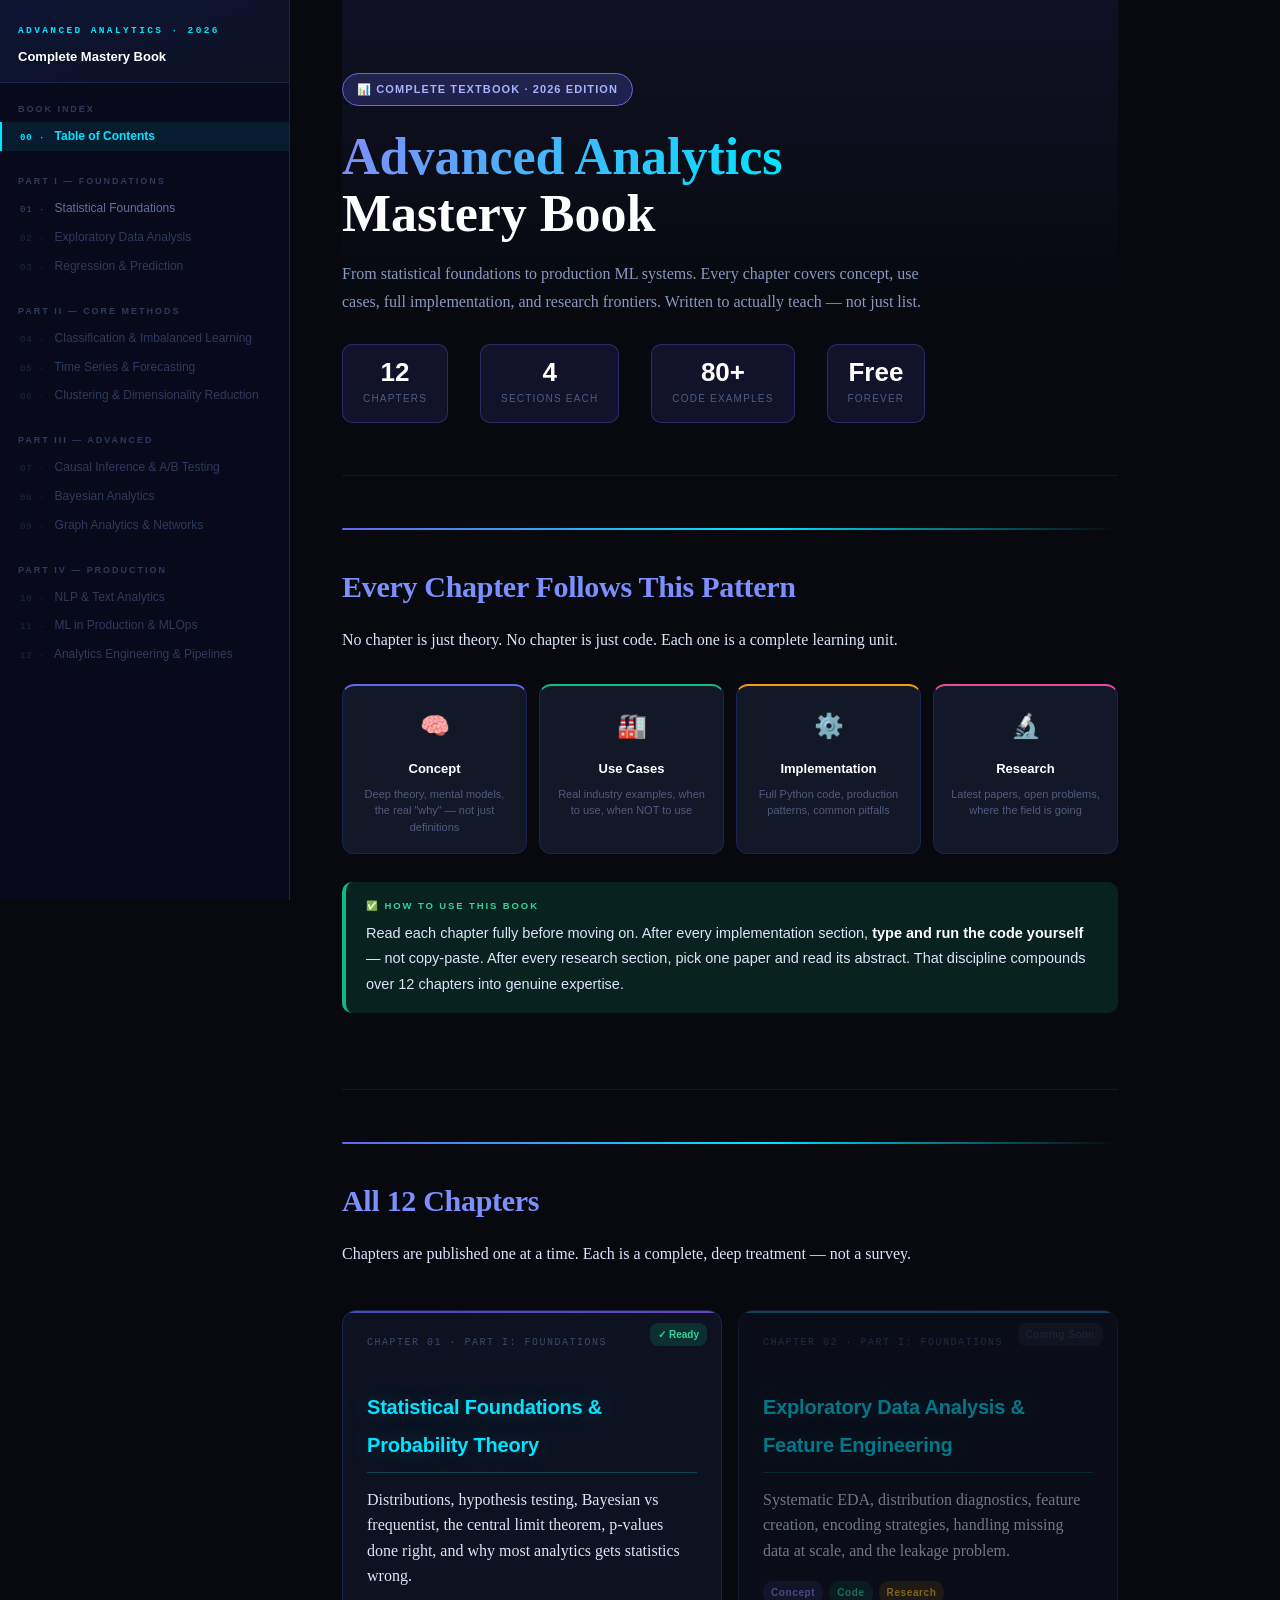
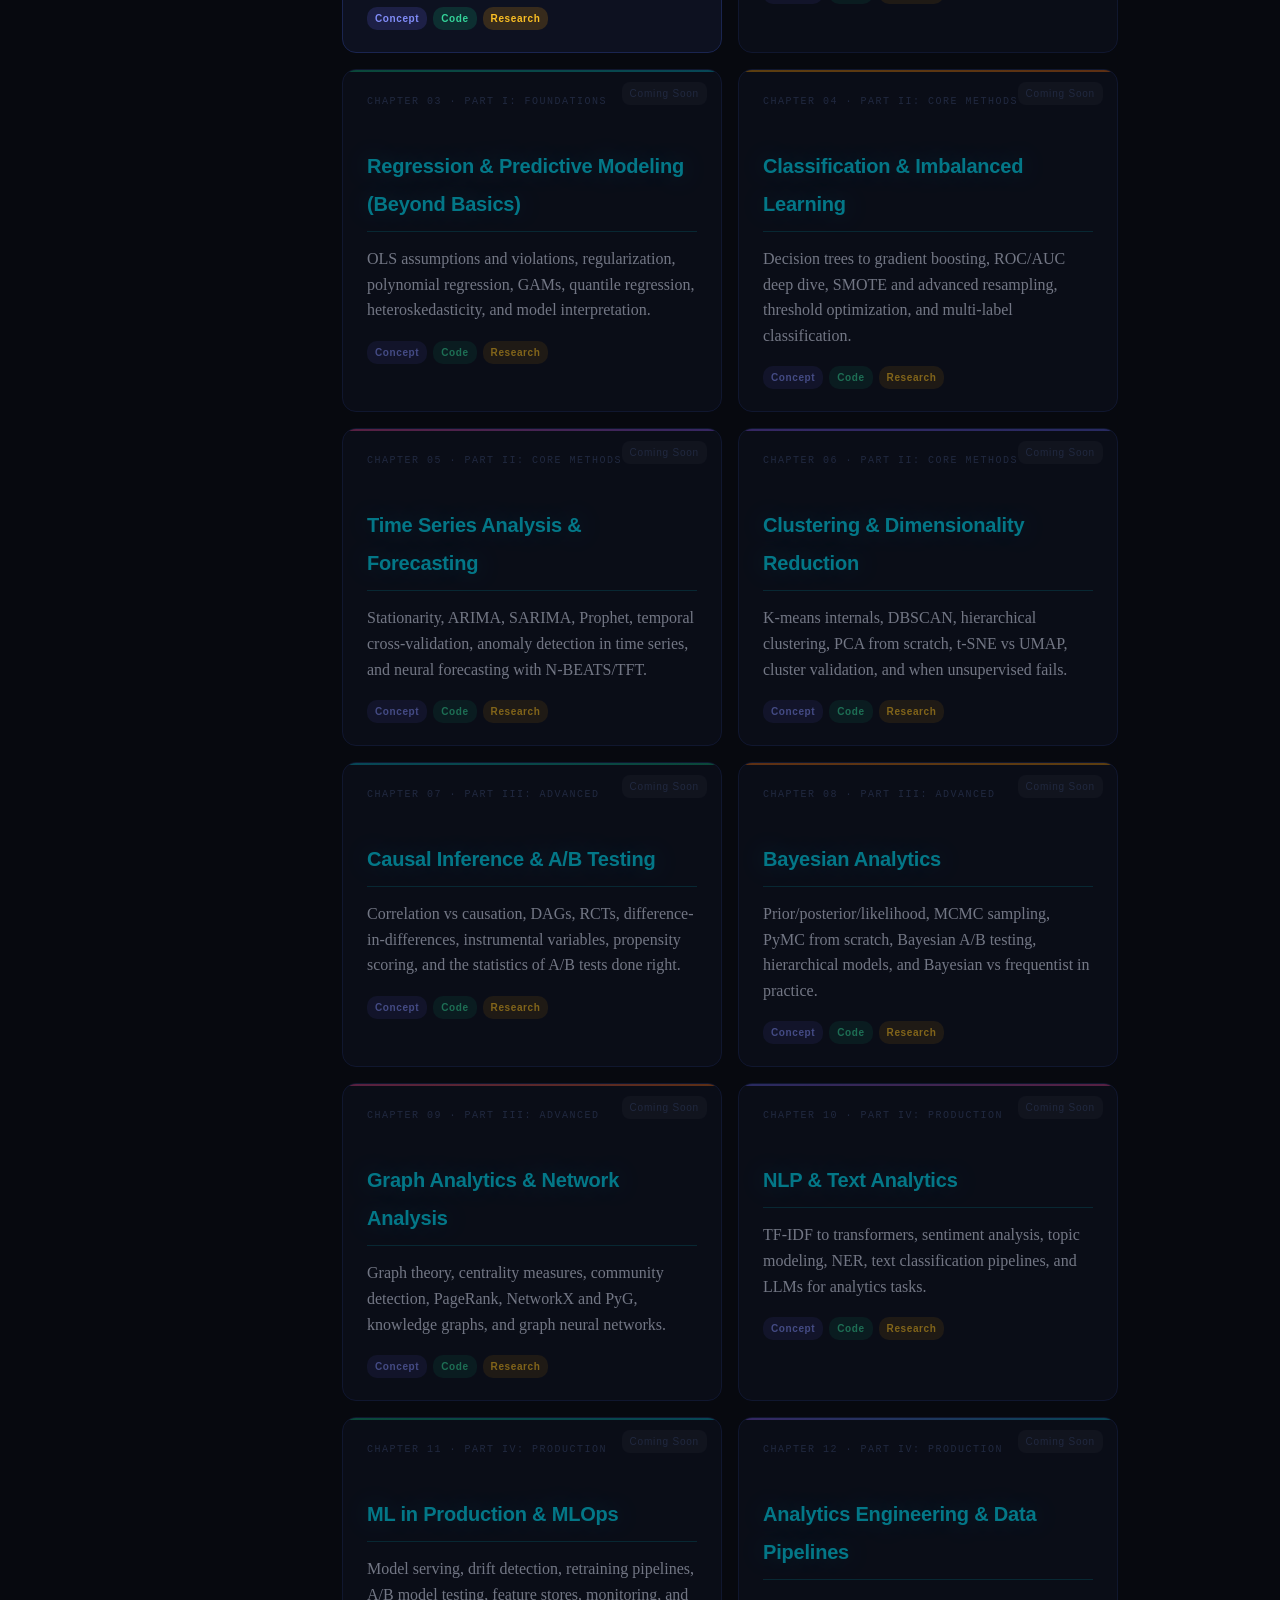
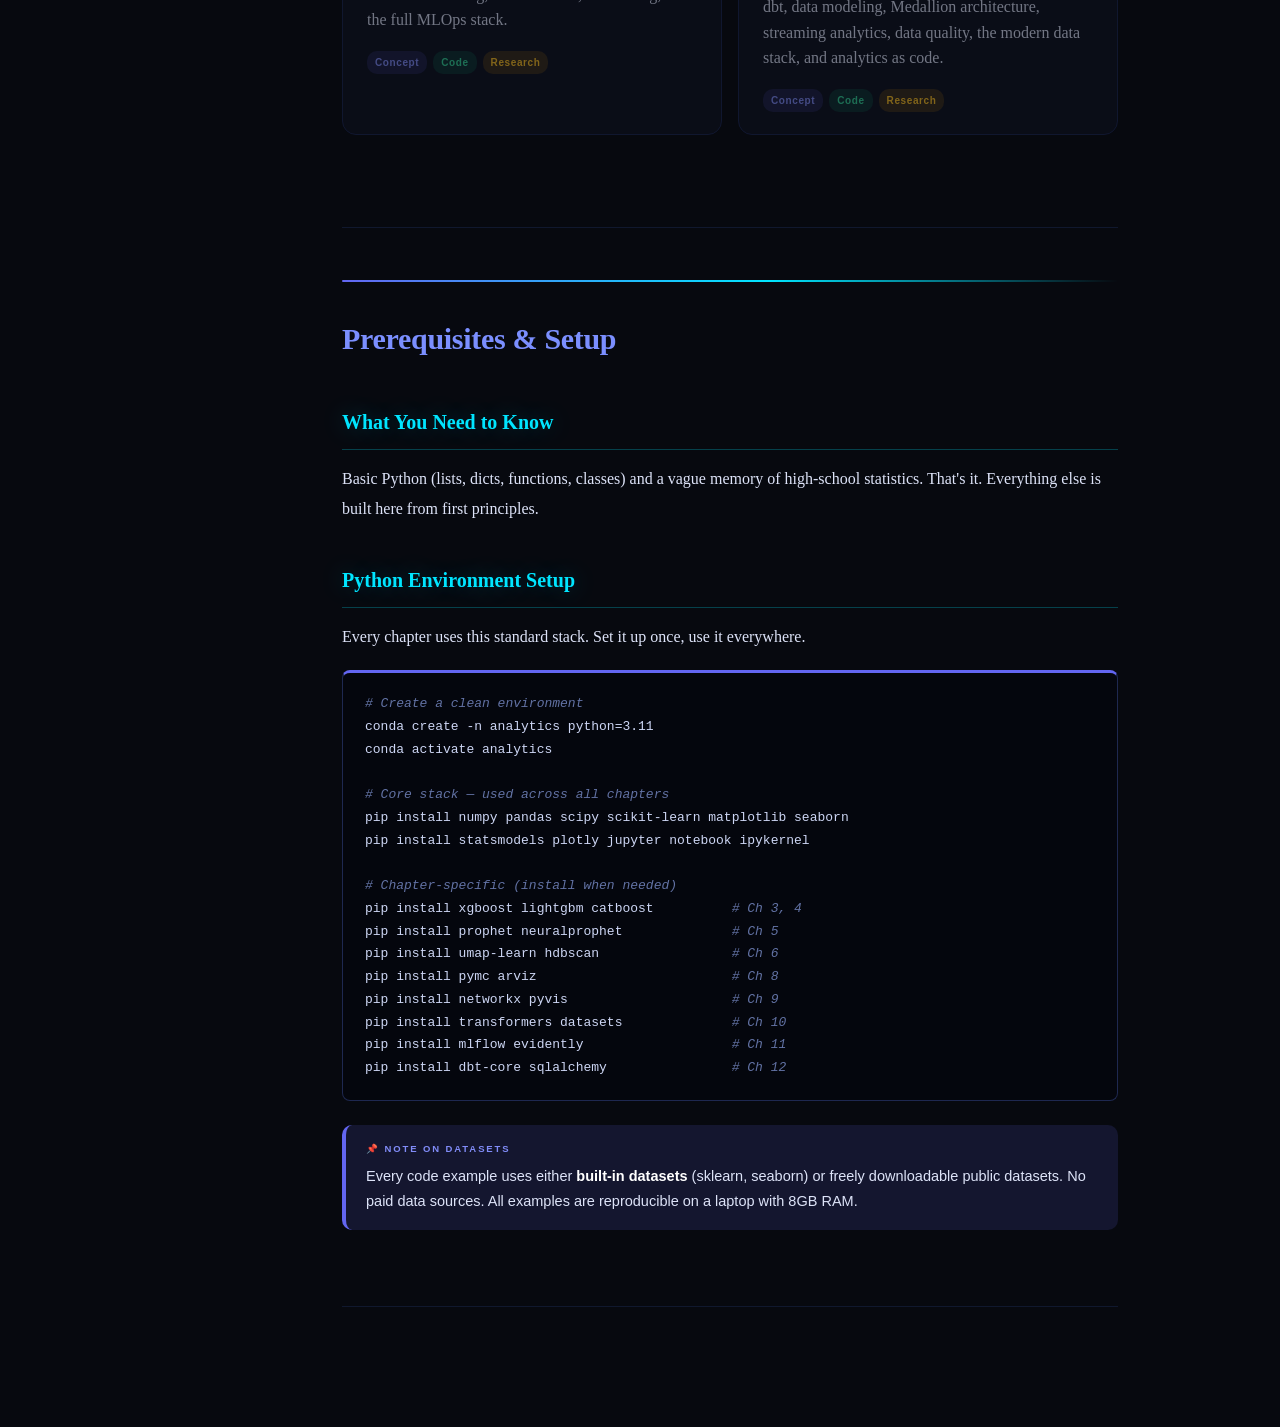
==== index.html @ 0e6dbace "initial commit" ====
<!DOCTYPE html>
<html lang="en">
<head>
<meta charset="UTF-8">
<meta name="viewport" content="width=device-width, initial-scale=1.0">
<meta name="color-scheme" content="dark">
<title>Advanced Analytics — Complete Mastery Book</title>
<style>
:root {
  --bg:        #07090F;
  --surface:   #0D1120;
  --surface2:  #121828;
  --surface3:  #18203A;
  --border:    rgba(100,120,255,0.18);
  --border-hi: rgba(100,120,255,0.38);

  --body:      #DDE3F8;
  --body-dim:  #98A8CC;
  --body-faint:#4E5C80;

  --h1: #FFFFFF;
  --h2: #7B8FFF;
  --h3: #00E5FF;
  --h4: #FFB300;
  --h5: #A6E3A1;

  --indigo: #6366F1;
  --cyan:   #06B6D4;
  --amber:  #F59E0B;
  --green:  #10B981;
  --pink:   #EC4899;
  --violet: #8B5CF6;
  --orange: #F97316;

  --code-bg:  #04060D;
  --sidebar-w: 290px;
}

*{box-sizing:border-box;margin:0;padding:0}
html{scroll-behavior:smooth;background:#07090F!important;color-scheme:dark}
body{
  background:#07090F!important;
  color:var(--body)!important;
  font-family:'Georgia','Times New Roman',serif;
  font-size:17px;line-height:1.9;
  -webkit-font-smoothing:antialiased;
  min-height:100vh!important;
}

/* ── SIDEBAR ─────────────────────────────────────── */
#sidebar{
  position:fixed;top:0;left:0;
  width:var(--sidebar-w);height:100vh;
  background:#08091A!important;
  border-right:1px solid #1A2550;
  overflow-y:auto;z-index:100;
  display:flex;flex-direction:column;
}
#sb-header{
  padding:22px 18px 16px;
  background:linear-gradient(160deg,#0C1535,#0D1120)!important;
  border-bottom:1px solid #1A2550;
}
#sb-header .logo{
  font-family:'Courier New',monospace;
  font-size:9.5px;letter-spacing:.25em;
  color:#00E5FF!important;font-weight:800;
  text-transform:uppercase;margin-bottom:8px;
}
#sb-header h2{
  font-size:13px;font-weight:700;
  font-family:sans-serif;color:#FFFFFF!important;
  line-height:1.4;
}
.nav-part{
  padding:14px 0 4px;
}
.nav-part-label{
  padding:4px 18px;font-size:9px;
  letter-spacing:.22em;text-transform:uppercase;
  color:#2E3A60!important;font-family:sans-serif;font-weight:800;
}
.nav-ch{
  display:block;padding:6px 18px;
  font-size:12px;color:#6070A0!important;
  text-decoration:none;font-family:sans-serif;
  border-left:2px solid transparent;
  transition:all .15s;line-height:1.4;
}
.nav-ch:hover{color:#C8D4F8!important;background:rgba(99,102,241,.10);border-left-color:#6366F1;}
.nav-ch.active{color:#00E5FF!important;border-left-color:#00E5FF;background:rgba(0,229,255,.09);font-weight:700;}
.nav-ch.locked{color:#2E3A60!important;cursor:default;}
.nav-ch .ch-num{
  font-family:'Courier New',monospace;
  font-size:9px;color:#3A4870!important;
  margin-right:6px;letter-spacing:.1em;
}
.nav-ch.active .ch-num{color:#00E5FF!important;}
.nav-ch.locked .ch-num{color:#1E2840!important;}

/* ── MAIN ────────────────────────────────────────── */
#main{
  margin-left:var(--sidebar-w);
  max-width:880px;
  padding:0 52px 120px;
}

/* ── HERO ────────────────────────────────────────── */
.hero{
  padding:72px 0 52px;
  border-bottom:1px solid #10182E;
  margin-bottom:0;
  background:linear-gradient(180deg,rgba(99,102,241,.09) 0%,transparent 65%)!important;
}
.hero .badge{
  display:inline-flex;align-items:center;gap:8px;
  padding:5px 14px;
  background:rgba(99,102,241,.22)!important;
  border:1px solid #6366F1;border-radius:20px;
  font-size:11px;color:#A5B4FC!important;
  font-family:sans-serif;font-weight:700;
  letter-spacing:.1em;text-transform:uppercase;margin-bottom:22px;
}
.hero h1{
  font-size:clamp(30px,5vw,52px);
  line-height:1.1;margin-bottom:18px;
  color:#FFFFFF!important;
}
.hero h1 .grad{
  background:linear-gradient(110deg,#818CF8 0%,#00E5FF 100%);
  -webkit-background-clip:text;-webkit-text-fill-color:transparent;
}
.hero .sub{
  font-size:16px;color:#8898C0!important;
  max-width:600px;line-height:1.75;margin-bottom:28px;
}
.hero-stats{
  display:flex;gap:32px;flex-wrap:wrap;
  margin-top:20px;
}
.hero-stats .stat{
  text-align:center;
  background:rgba(99,102,241,.12)!important;
  border:1px solid rgba(99,102,241,.30);
  border-radius:10px;padding:14px 20px;min-width:90px;
}
.hero-stats .stat .val{
  font-size:26px;font-weight:800;
  color:#FFFFFF!important;font-family:sans-serif;
  line-height:1;
}
.hero-stats .stat .lbl{
  font-size:10px;color:#4E5C80!important;
  text-transform:uppercase;letter-spacing:.12em;
  font-family:sans-serif;margin-top:4px;
}

/* ── CHAPTER GRID (index page) ──────────────────── */
.ch-grid{
  display:grid;
  grid-template-columns:repeat(auto-fill,minmax(380px,1fr));
  gap:16px;margin:40px 0;
}
.ch-card{
  background:var(--surface)!important;
  border:1px solid #1A2550;
  border-radius:14px;padding:22px 24px;
  text-decoration:none;display:block;
  transition:all .2s;position:relative;overflow:hidden;
}
.ch-card::before{
  content:'';position:absolute;
  top:0;left:0;right:0;height:2px;
  background:linear-gradient(90deg,var(--c1,#6366F1),var(--c2,#06B6D4));
  opacity:.7;transition:opacity .2s;
}
.ch-card:hover{border-color:#6366F1;transform:translateY(-2px);box-shadow:0 8px 32px rgba(99,102,241,.18);}
.ch-card:hover::before{opacity:1;}
.ch-card .card-num{
  font-family:'Courier New',monospace;font-size:10px;
  color:#3A4870!important;letter-spacing:.15em;
  text-transform:uppercase;margin-bottom:8px;
}
.ch-card h3{
  font-size:17px;color:#FFFFFF!important;
  font-family:sans-serif;font-weight:700;
  margin-bottom:8px;margin-top:0;border:none!important;
  padding:0!important;text-shadow:none!important;
  letter-spacing:-.01em;
}
.ch-card p{
  font-size:13px;color:#6070A0!important;
  line-height:1.6;margin-bottom:12px;font-style:normal!important;
}
.ch-card .tags{display:flex;gap:6px;flex-wrap:wrap;}
.ch-card .tag{
  font-size:10px;font-family:sans-serif;
  padding:2px 8px;border-radius:10px;
  font-weight:600;letter-spacing:.06em;
}
.ch-card .tag-concept {background:rgba(99,102,241,.18);color:#818CF8!important;}
.ch-card .tag-impl    {background:rgba(16,185,129,.18);color:#34D399!important;}
.ch-card .tag-research{background:rgba(245,158,11,.18);color:#FBBF24!important;}
.ch-card.locked{opacity:.5;pointer-events:none;}
.ch-card .lock-badge{
  position:absolute;top:12px;right:14px;
  font-size:10px;font-family:sans-serif;
  background:rgba(255,255,255,.06);color:#3A4870!important;
  padding:2px 8px;border-radius:8px;letter-spacing:.08em;
}
.ch-card .ready-badge{
  position:absolute;top:12px;right:14px;
  font-size:10px;font-family:sans-serif;
  background:rgba(16,185,129,.18);color:#34D399!important;
  padding:2px 8px;border-radius:8px;font-weight:700;
}

/* ── SECTIONS (about, how-to-use) ───────────────── */
.section{padding:52px 0;border-bottom:1px solid #10182E;}
.section::before{
  content:'';display:block;height:2px;
  background:linear-gradient(90deg,#6366F1 0%,#00E5FF 55%,transparent 100%);
  margin-bottom:28px;border-radius:2px;
}
.section h2{
  font-size:30px;color:#7B8FFF!important;
  margin-bottom:10px;letter-spacing:-.01em;
}
.section h3{
  font-size:20px;color:#00E5FF!important;
  margin:36px 0 14px;
  border-bottom:1px solid rgba(0,229,255,.25)!important;
  padding-bottom:8px!important;
  text-shadow:0 0 24px rgba(0,229,255,.3)!important;
}
.section p{color:#DDE3F8!important;margin-bottom:18px;font-size:16px;}
.section strong{color:#FFFFFF!important;}
.section em{color:#FFB300!important;}

/* ── PATTERN BOX ─────────────────────────────────── */
.pattern-box{
  display:grid;grid-template-columns:repeat(4,1fr);
  gap:12px;margin:28px 0;
}
.pattern-item{
  background:var(--surface2)!important;
  border:1px solid #1A2550;border-radius:12px;
  padding:18px 16px;text-align:center;
}
.pattern-item .p-icon{font-size:24px;margin-bottom:8px;}
.pattern-item .p-title{
  font-size:13px;font-weight:700;font-family:sans-serif;
  color:#FFFFFF!important;margin-bottom:4px;
}
.pattern-item .p-desc{
  font-size:11px;color:#4E5C80!important;
  line-height:1.5;font-family:sans-serif;
}
.pattern-item:nth-child(1){border-top:2px solid #6366F1;}
.pattern-item:nth-child(2){border-top:2px solid #10B981;}
.pattern-item:nth-child(3){border-top:2px solid #F59E0B;}
.pattern-item:nth-child(4){border-top:2px solid #EC4899;}

/* ── CALLOUT ─────────────────────────────────────── */
.callout{
  border-radius:10px;padding:16px 20px;
  margin:24px 0;border-left:4px solid;
  font-family:sans-serif;font-size:14.5px;line-height:1.75;
}
.callout p{font-size:14.5px!important;margin-bottom:0!important;}
.callout-tip{background:rgba(16,185,129,.14)!important;border-color:#10B981;}
.callout-tip .cl{color:#34D399!important;}
.callout-note{background:rgba(99,102,241,.14)!important;border-color:#6366F1;}
.callout-note .cl{color:#818CF8!important;}
.cl{font-size:9.5px;letter-spacing:.2em;text-transform:uppercase;font-weight:800;display:block;margin-bottom:6px;}
.callout p,.callout div{color:#DDE3F8!important;}

/* ── MENU BTN ────────────────────────────────────── */
#menu-btn{display:none;}
@media(max-width:900px){
  #sidebar{transform:translateX(-100%);transition:transform .3s;}
  #sidebar.open{transform:translateX(0);}
  #main{margin-left:0;padding:0 18px 80px;}
  #menu-btn{
    display:block;position:fixed;top:12px;right:14px;z-index:200;
    background:#6366F1!important;border:none;color:#FFFFFF!important;
    padding:9px 16px;border-radius:8px;cursor:pointer;
    font-size:13px;font-family:sans-serif;font-weight:700;
    box-shadow:0 4px 16px rgba(99,102,241,.5);
  }
}
*{scrollbar-width:thin;scrollbar-color:#1E2850 #050810;}
::-webkit-scrollbar{width:5px;}
::-webkit-scrollbar-track{background:#050810;}
::-webkit-scrollbar-thumb{background:#1E2850;border-radius:4px;}
::-webkit-scrollbar-thumb:hover{background:#6366F1;}
</style>
</head>
<body style="background:#07090F!important;color:#DDE3F8!important;">
<button id="menu-btn" onclick="document.getElementById('sidebar').classList.toggle('open')">☰ Menu</button>

<!-- SIDEBAR -->
<nav id="sidebar">
  <div id="sb-header">
    <div class="logo">Advanced Analytics · 2026</div>
    <h2>Complete Mastery Book</h2>
  </div>

  <div class="nav-part">
    <div class="nav-part-label">Book Index</div>
    <a class="nav-ch active" href="index.html"><span class="ch-num">00 ·</span> Table of Contents</a>
  </div>

  <div class="nav-part">
    <div class="nav-part-label">Part I — Foundations</div>
    <a class="nav-ch" href="ch01.html"><span class="ch-num">01 ·</span> Statistical Foundations</a>
    <a class="nav-ch locked" href="#"><span class="ch-num">02 ·</span> Exploratory Data Analysis</a>
    <a class="nav-ch locked" href="#"><span class="ch-num">03 ·</span> Regression & Prediction</a>
  </div>

  <div class="nav-part">
    <div class="nav-part-label">Part II — Core Methods</div>
    <a class="nav-ch locked" href="#"><span class="ch-num">04 ·</span> Classification & Imbalanced Learning</a>
    <a class="nav-ch locked" href="#"><span class="ch-num">05 ·</span> Time Series & Forecasting</a>
    <a class="nav-ch locked" href="#"><span class="ch-num">06 ·</span> Clustering & Dimensionality Reduction</a>
  </div>

  <div class="nav-part">
    <div class="nav-part-label">Part III — Advanced</div>
    <a class="nav-ch locked" href="#"><span class="ch-num">07 ·</span> Causal Inference & A/B Testing</a>
    <a class="nav-ch locked" href="#"><span class="ch-num">08 ·</span> Bayesian Analytics</a>
    <a class="nav-ch locked" href="#"><span class="ch-num">09 ·</span> Graph Analytics & Networks</a>
  </div>

  <div class="nav-part">
    <div class="nav-part-label">Part IV — Production</div>
    <a class="nav-ch locked" href="#"><span class="ch-num">10 ·</span> NLP & Text Analytics</a>
    <a class="nav-ch locked" href="#"><span class="ch-num">11 ·</span> ML in Production & MLOps</a>
    <a class="nav-ch locked" href="#"><span class="ch-num">12 ·</span> Analytics Engineering & Pipelines</a>
  </div>
</nav>

<!-- MAIN -->
<main id="main">

<!-- HERO -->
<section class="hero">
  <div class="badge">📊 Complete Textbook · 2026 Edition</div>
  <h1><span class="grad">Advanced Analytics</span><br>Mastery Book</h1>
  <p class="sub">From statistical foundations to production ML systems. Every chapter covers concept, use cases, full implementation, and research frontiers. Written to actually teach — not just list.</p>
  <div class="hero-stats">
    <div class="stat"><div class="val">12</div><div class="lbl">Chapters</div></div>
    <div class="stat"><div class="val">4</div><div class="lbl">Sections Each</div></div>
    <div class="stat"><div class="val">80+</div><div class="lbl">Code Examples</div></div>
    <div class="stat"><div class="val">Free</div><div class="lbl">Forever</div></div>
  </div>
</section>

<!-- CHAPTER PATTERN -->
<section class="section" id="pattern">
  <h2>Every Chapter Follows This Pattern</h2>
  <p>No chapter is just theory. No chapter is just code. Each one is a complete learning unit.</p>
  <div class="pattern-box">
    <div class="pattern-item">
      <div class="p-icon">🧠</div>
      <div class="p-title">Concept</div>
      <div class="p-desc">Deep theory, mental models, the real "why" — not just definitions</div>
    </div>
    <div class="pattern-item">
      <div class="p-icon">🏭</div>
      <div class="p-title">Use Cases</div>
      <div class="p-desc">Real industry examples, when to use, when NOT to use</div>
    </div>
    <div class="pattern-item">
      <div class="p-icon">⚙️</div>
      <div class="p-title">Implementation</div>
      <div class="p-desc">Full Python code, production patterns, common pitfalls</div>
    </div>
    <div class="pattern-item">
      <div class="p-icon">🔬</div>
      <div class="p-title">Research</div>
      <div class="p-desc">Latest papers, open problems, where the field is going</div>
    </div>
  </div>
  <div class="callout callout-tip">
    <span class="cl">✅ How to use this book</span>
    <p>Read each chapter fully before moving on. After every implementation section, <strong>type and run the code yourself</strong> — not copy-paste. After every research section, pick one paper and read its abstract. That discipline compounds over 12 chapters into genuine expertise.</p>
  </div>
</section>

<!-- CHAPTER INDEX -->
<section class="section" id="chapters">
  <h2>All 12 Chapters</h2>
  <p>Chapters are published one at a time. Each is a complete, deep treatment — not a survey.</p>

  <div class="ch-grid">

    <a class="ch-card" href="ch01.html" style="--c1:#6366F1;--c2:#8B5CF6;">
      <div class="ready-badge">✓ Ready</div>
      <div class="card-num">Chapter 01 · Part I: Foundations</div>
      <h3>Statistical Foundations &amp; Probability Theory</h3>
      <p>Distributions, hypothesis testing, Bayesian vs frequentist, the central limit theorem, p-values done right, and why most analytics gets statistics wrong.</p>
      <div class="tags">
        <span class="tag tag-concept">Concept</span>
        <span class="tag tag-impl">Code</span>
        <span class="tag tag-research">Research</span>
      </div>
    </a>

    <a class="ch-card locked" href="#" style="--c1:#06B6D4;--c2:#0EA5E9;">
      <div class="lock-badge">Coming Soon</div>
      <div class="card-num">Chapter 02 · Part I: Foundations</div>
      <h3>Exploratory Data Analysis &amp; Feature Engineering</h3>
      <p>Systematic EDA, distribution diagnostics, feature creation, encoding strategies, handling missing data at scale, and the leakage problem.</p>
      <div class="tags">
        <span class="tag tag-concept">Concept</span>
        <span class="tag tag-impl">Code</span>
        <span class="tag tag-research">Research</span>
      </div>
    </a>

    <a class="ch-card locked" href="#" style="--c1:#10B981;--c2:#06B6D4;">
      <div class="lock-badge">Coming Soon</div>
      <div class="card-num">Chapter 03 · Part I: Foundations</div>
      <h3>Regression &amp; Predictive Modeling (Beyond Basics)</h3>
      <p>OLS assumptions and violations, regularization, polynomial regression, GAMs, quantile regression, heteroskedasticity, and model interpretation.</p>
      <div class="tags">
        <span class="tag tag-concept">Concept</span>
        <span class="tag tag-impl">Code</span>
        <span class="tag tag-research">Research</span>
      </div>
    </a>

    <a class="ch-card locked" href="#" style="--c1:#F59E0B;--c2:#F97316;">
      <div class="lock-badge">Coming Soon</div>
      <div class="card-num">Chapter 04 · Part II: Core Methods</div>
      <h3>Classification &amp; Imbalanced Learning</h3>
      <p>Decision trees to gradient boosting, ROC/AUC deep dive, SMOTE and advanced resampling, threshold optimization, and multi-label classification.</p>
      <div class="tags">
        <span class="tag tag-concept">Concept</span>
        <span class="tag tag-impl">Code</span>
        <span class="tag tag-research">Research</span>
      </div>
    </a>

    <a class="ch-card locked" href="#" style="--c1:#EC4899;--c2:#8B5CF6;">
      <div class="lock-badge">Coming Soon</div>
      <div class="card-num">Chapter 05 · Part II: Core Methods</div>
      <h3>Time Series Analysis &amp; Forecasting</h3>
      <p>Stationarity, ARIMA, SARIMA, Prophet, temporal cross-validation, anomaly detection in time series, and neural forecasting with N-BEATS/TFT.</p>
      <div class="tags">
        <span class="tag tag-concept">Concept</span>
        <span class="tag tag-impl">Code</span>
        <span class="tag tag-research">Research</span>
      </div>
    </a>

    <a class="ch-card locked" href="#" style="--c1:#8B5CF6;--c2:#6366F1;">
      <div class="lock-badge">Coming Soon</div>
      <div class="card-num">Chapter 06 · Part II: Core Methods</div>
      <h3>Clustering &amp; Dimensionality Reduction</h3>
      <p>K-means internals, DBSCAN, hierarchical clustering, PCA from scratch, t-SNE vs UMAP, cluster validation, and when unsupervised fails.</p>
      <div class="tags">
        <span class="tag tag-concept">Concept</span>
        <span class="tag tag-impl">Code</span>
        <span class="tag tag-research">Research</span>
      </div>
    </a>

    <a class="ch-card locked" href="#" style="--c1:#06B6D4;--c2:#10B981;">
      <div class="lock-badge">Coming Soon</div>
      <div class="card-num">Chapter 07 · Part III: Advanced</div>
      <h3>Causal Inference &amp; A/B Testing</h3>
      <p>Correlation vs causation, DAGs, RCTs, difference-in-differences, instrumental variables, propensity scoring, and the statistics of A/B tests done right.</p>
      <div class="tags">
        <span class="tag tag-concept">Concept</span>
        <span class="tag tag-impl">Code</span>
        <span class="tag tag-research">Research</span>
      </div>
    </a>

    <a class="ch-card locked" href="#" style="--c1:#F97316;--c2:#F59E0B;">
      <div class="lock-badge">Coming Soon</div>
      <div class="card-num">Chapter 08 · Part III: Advanced</div>
      <h3>Bayesian Analytics</h3>
      <p>Prior/posterior/likelihood, MCMC sampling, PyMC from scratch, Bayesian A/B testing, hierarchical models, and Bayesian vs frequentist in practice.</p>
      <div class="tags">
        <span class="tag tag-concept">Concept</span>
        <span class="tag tag-impl">Code</span>
        <span class="tag tag-research">Research</span>
      </div>
    </a>

    <a class="ch-card locked" href="#" style="--c1:#EC4899;--c2:#F97316;">
      <div class="lock-badge">Coming Soon</div>
      <div class="card-num">Chapter 09 · Part III: Advanced</div>
      <h3>Graph Analytics &amp; Network Analysis</h3>
      <p>Graph theory, centrality measures, community detection, PageRank, NetworkX and PyG, knowledge graphs, and graph neural networks.</p>
      <div class="tags">
        <span class="tag tag-concept">Concept</span>
        <span class="tag tag-impl">Code</span>
        <span class="tag tag-research">Research</span>
      </div>
    </a>

    <a class="ch-card locked" href="#" style="--c1:#6366F1;--c2:#EC4899;">
      <div class="lock-badge">Coming Soon</div>
      <div class="card-num">Chapter 10 · Part IV: Production</div>
      <h3>NLP &amp; Text Analytics</h3>
      <p>TF-IDF to transformers, sentiment analysis, topic modeling, NER, text classification pipelines, and LLMs for analytics tasks.</p>
      <div class="tags">
        <span class="tag tag-concept">Concept</span>
        <span class="tag tag-impl">Code</span>
        <span class="tag tag-research">Research</span>
      </div>
    </a>

    <a class="ch-card locked" href="#" style="--c1:#10B981;--c2:#06B6D4;">
      <div class="lock-badge">Coming Soon</div>
      <div class="card-num">Chapter 11 · Part IV: Production</div>
      <h3>ML in Production &amp; MLOps</h3>
      <p>Model serving, drift detection, retraining pipelines, A/B model testing, feature stores, monitoring, and the full MLOps stack.</p>
      <div class="tags">
        <span class="tag tag-concept">Concept</span>
        <span class="tag tag-impl">Code</span>
        <span class="tag tag-research">Research</span>
      </div>
    </a>

    <a class="ch-card locked" href="#" style="--c1:#8B5CF6;--c2:#06B6D4;">
      <div class="lock-badge">Coming Soon</div>
      <div class="card-num">Chapter 12 · Part IV: Production</div>
      <h3>Analytics Engineering &amp; Data Pipelines</h3>
      <p>dbt, data modeling, Medallion architecture, streaming analytics, data quality, the modern data stack, and analytics as code.</p>
      <div class="tags">
        <span class="tag tag-concept">Concept</span>
        <span class="tag tag-impl">Code</span>
        <span class="tag tag-research">Research</span>
      </div>
    </a>

  </div>
</section>

<!-- PREREQUISITES -->
<section class="section" id="prereqs">
  <h2>Prerequisites &amp; Setup</h2>
  <h3>What You Need to Know</h3>
  <p>Basic Python (lists, dicts, functions, classes) and a vague memory of high-school statistics. That's it. Everything else is built here from first principles.</p>
  <h3>Python Environment Setup</h3>
  <p>Every chapter uses this standard stack. Set it up once, use it everywhere.</p>
  <pre style="background:#04060D!important;border:1px solid #1E2850!important;border-top:3px solid #6366F1!important;color:#CDD6F4!important;font-family:'Courier New',monospace!important;font-size:13px!important;line-height:1.75!important;padding:20px 22px!important;border-radius:8px!important;overflow-x:auto!important;"><span style="color:#6272A4;font-style:italic"># Create a clean environment</span>
conda create -n analytics python=3.11
conda activate analytics

<span style="color:#6272A4;font-style:italic"># Core stack — used across all chapters</span>
pip install numpy pandas scipy scikit-learn matplotlib seaborn
pip install statsmodels plotly jupyter notebook ipykernel

<span style="color:#6272A4;font-style:italic"># Chapter-specific (install when needed)</span>
pip install xgboost lightgbm catboost          <span style="color:#6272A4;font-style:italic"># Ch 3, 4</span>
pip install prophet neuralprophet              <span style="color:#6272A4;font-style:italic"># Ch 5</span>
pip install umap-learn hdbscan                 <span style="color:#6272A4;font-style:italic"># Ch 6</span>
pip install pymc arviz                         <span style="color:#6272A4;font-style:italic"># Ch 8</span>
pip install networkx pyvis                     <span style="color:#6272A4;font-style:italic"># Ch 9</span>
pip install transformers datasets              <span style="color:#6272A4;font-style:italic"># Ch 10</span>
pip install mlflow evidently                   <span style="color:#6272A4;font-style:italic"># Ch 11</span>
pip install dbt-core sqlalchemy                <span style="color:#6272A4;font-style:italic"># Ch 12</span></pre>

  <div class="callout callout-note">
    <span class="cl">📌 Note on Datasets</span>
    <p>Every code example uses either <strong>built-in datasets</strong> (sklearn, seaborn) or freely downloadable public datasets. No paid data sources. All examples are reproducible on a laptop with 8GB RAM.</p>
  </div>
</section>

</main>

<script>
const links = document.querySelectorAll('.nav-ch:not(.locked)');
links.forEach(l => {
  if(l.href && window.location.href.includes(l.getAttribute('href'))) {
    document.querySelectorAll('.nav-ch').forEach(x=>x.classList.remove('active'));
    l.classList.add('active');
  }
});
</script>
</body>
</html>
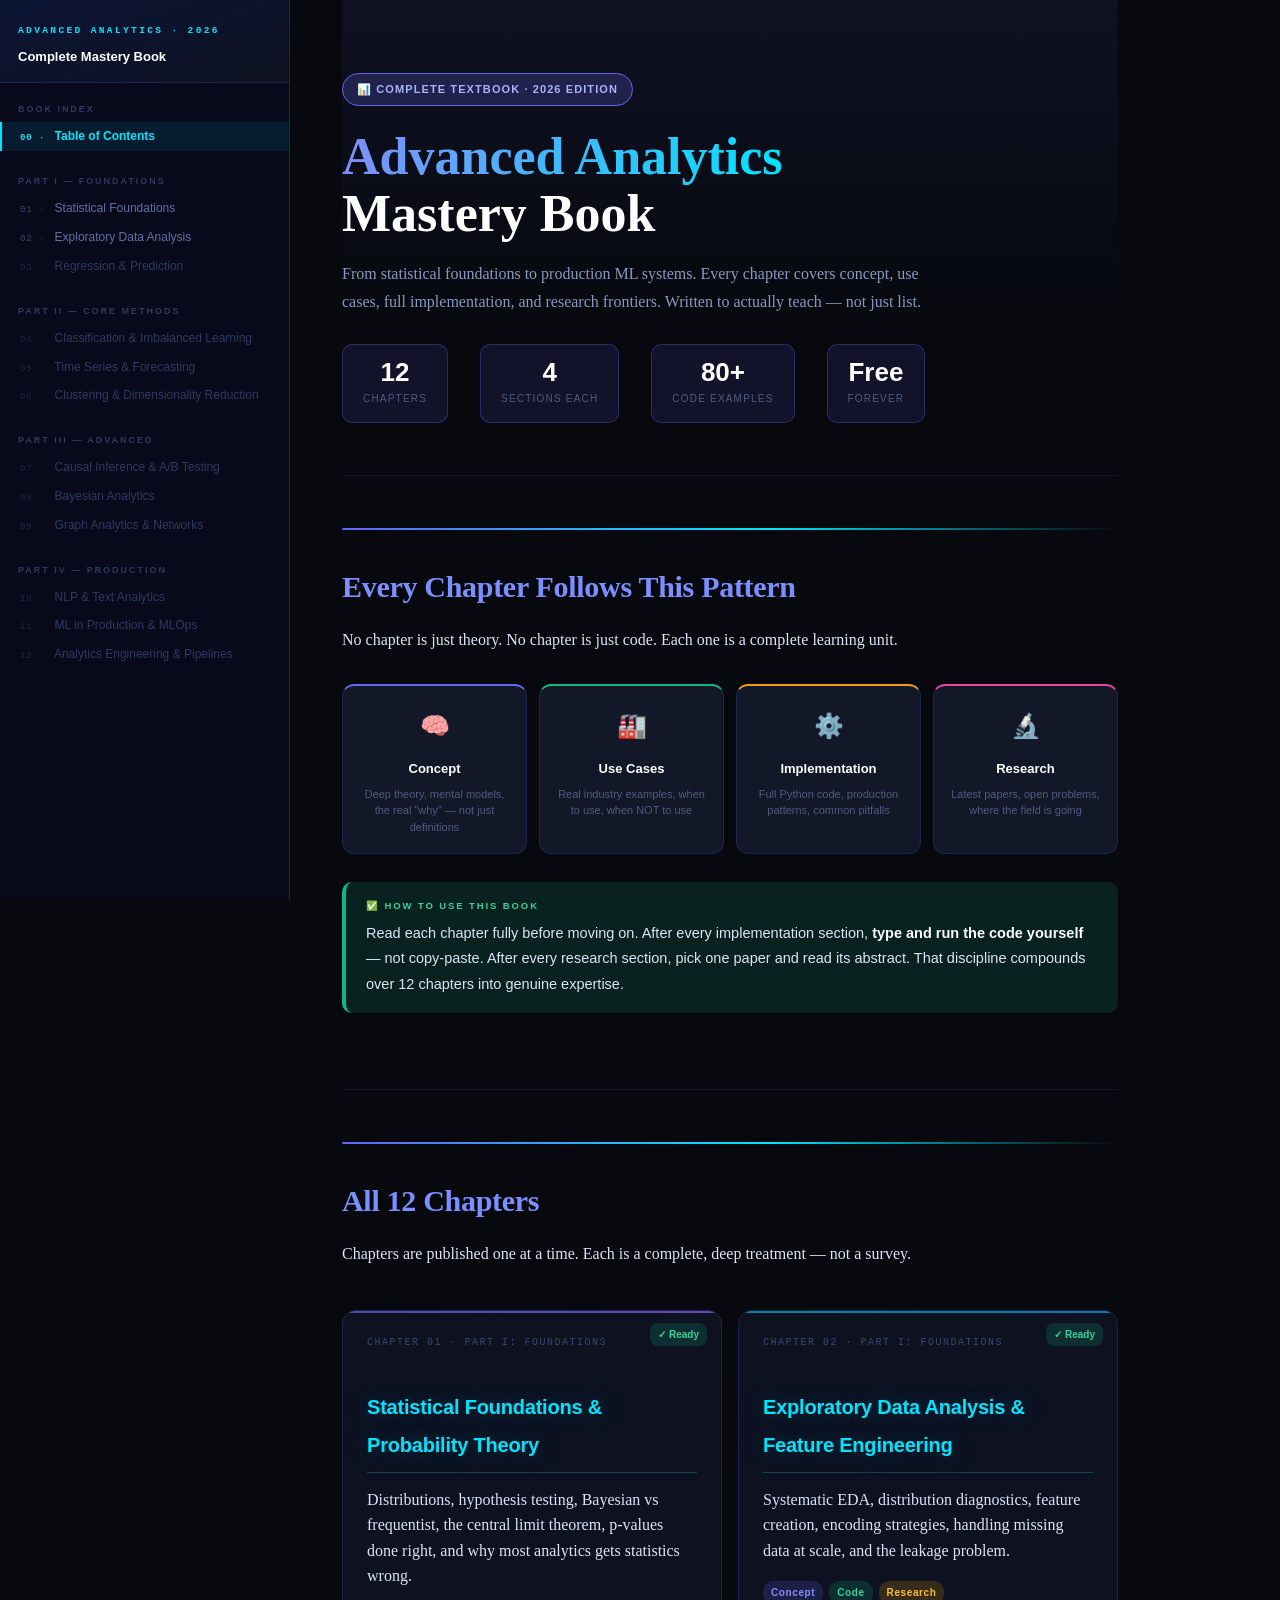
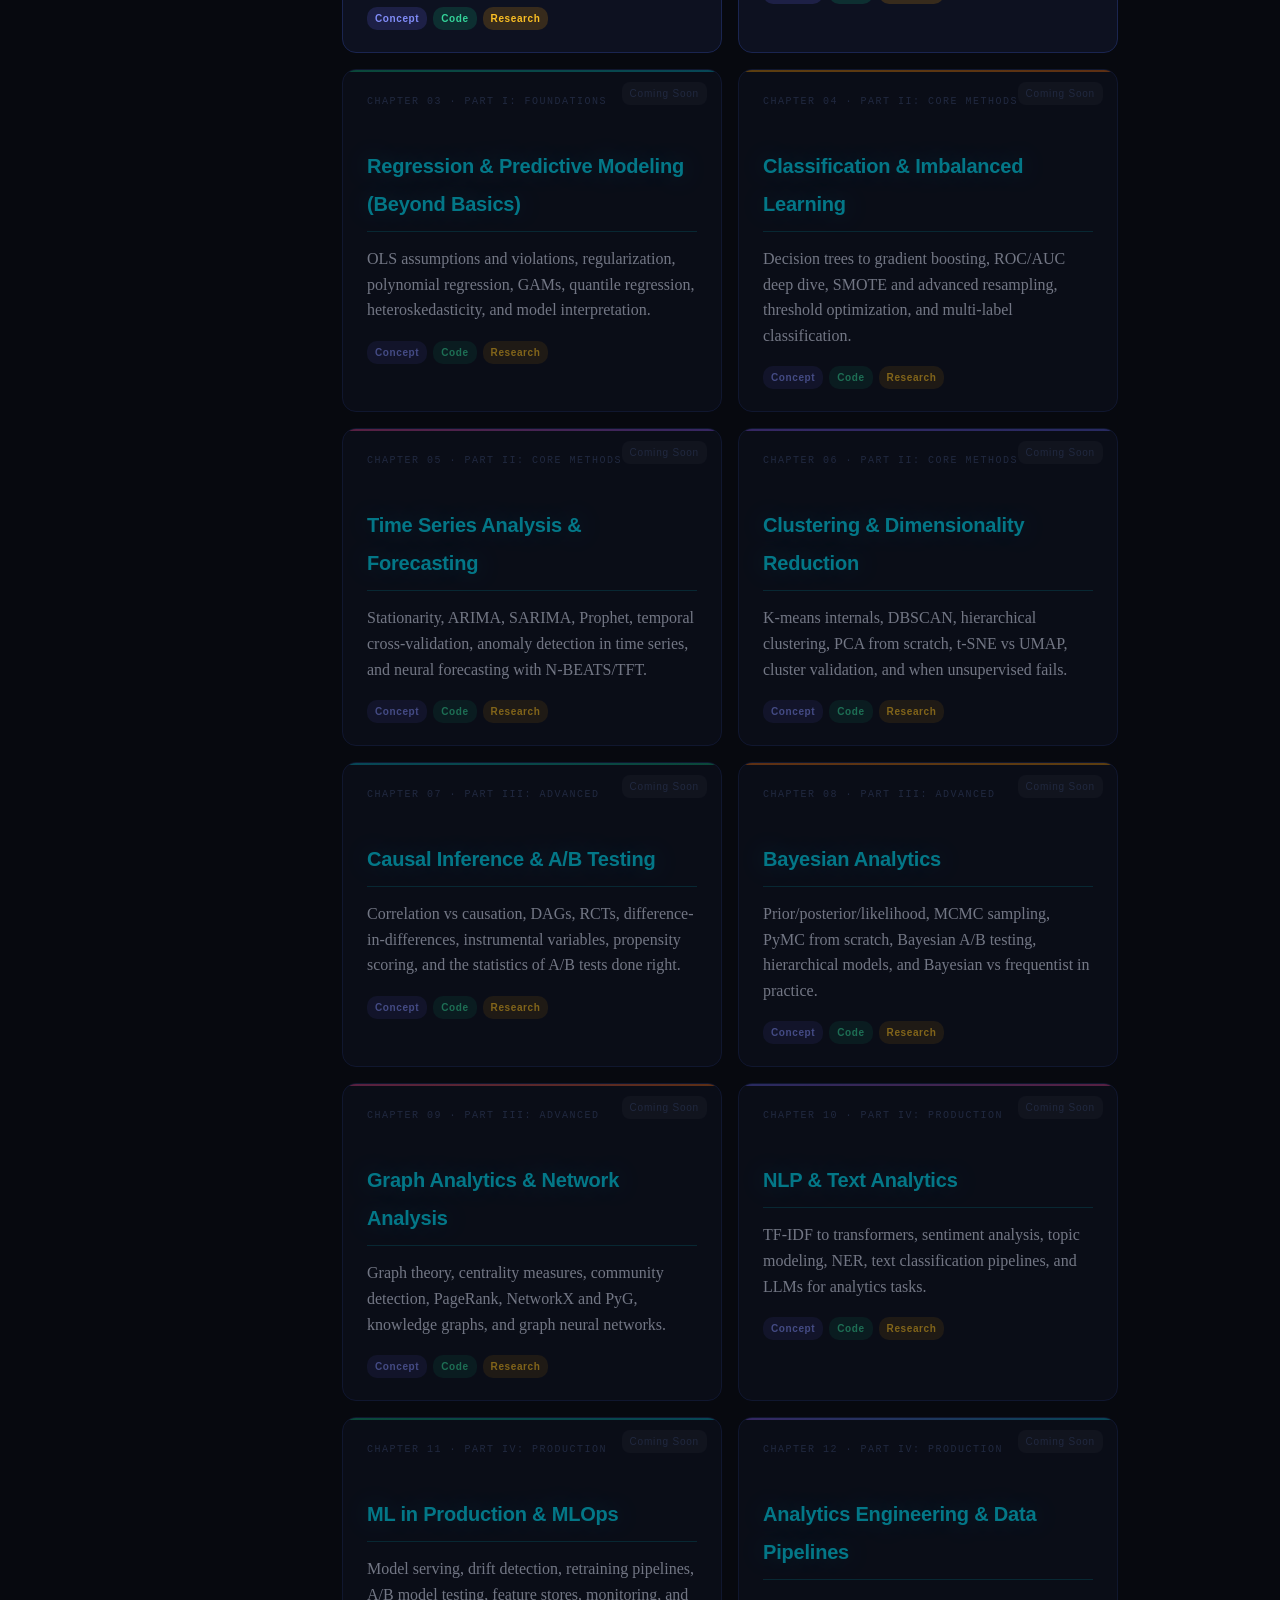
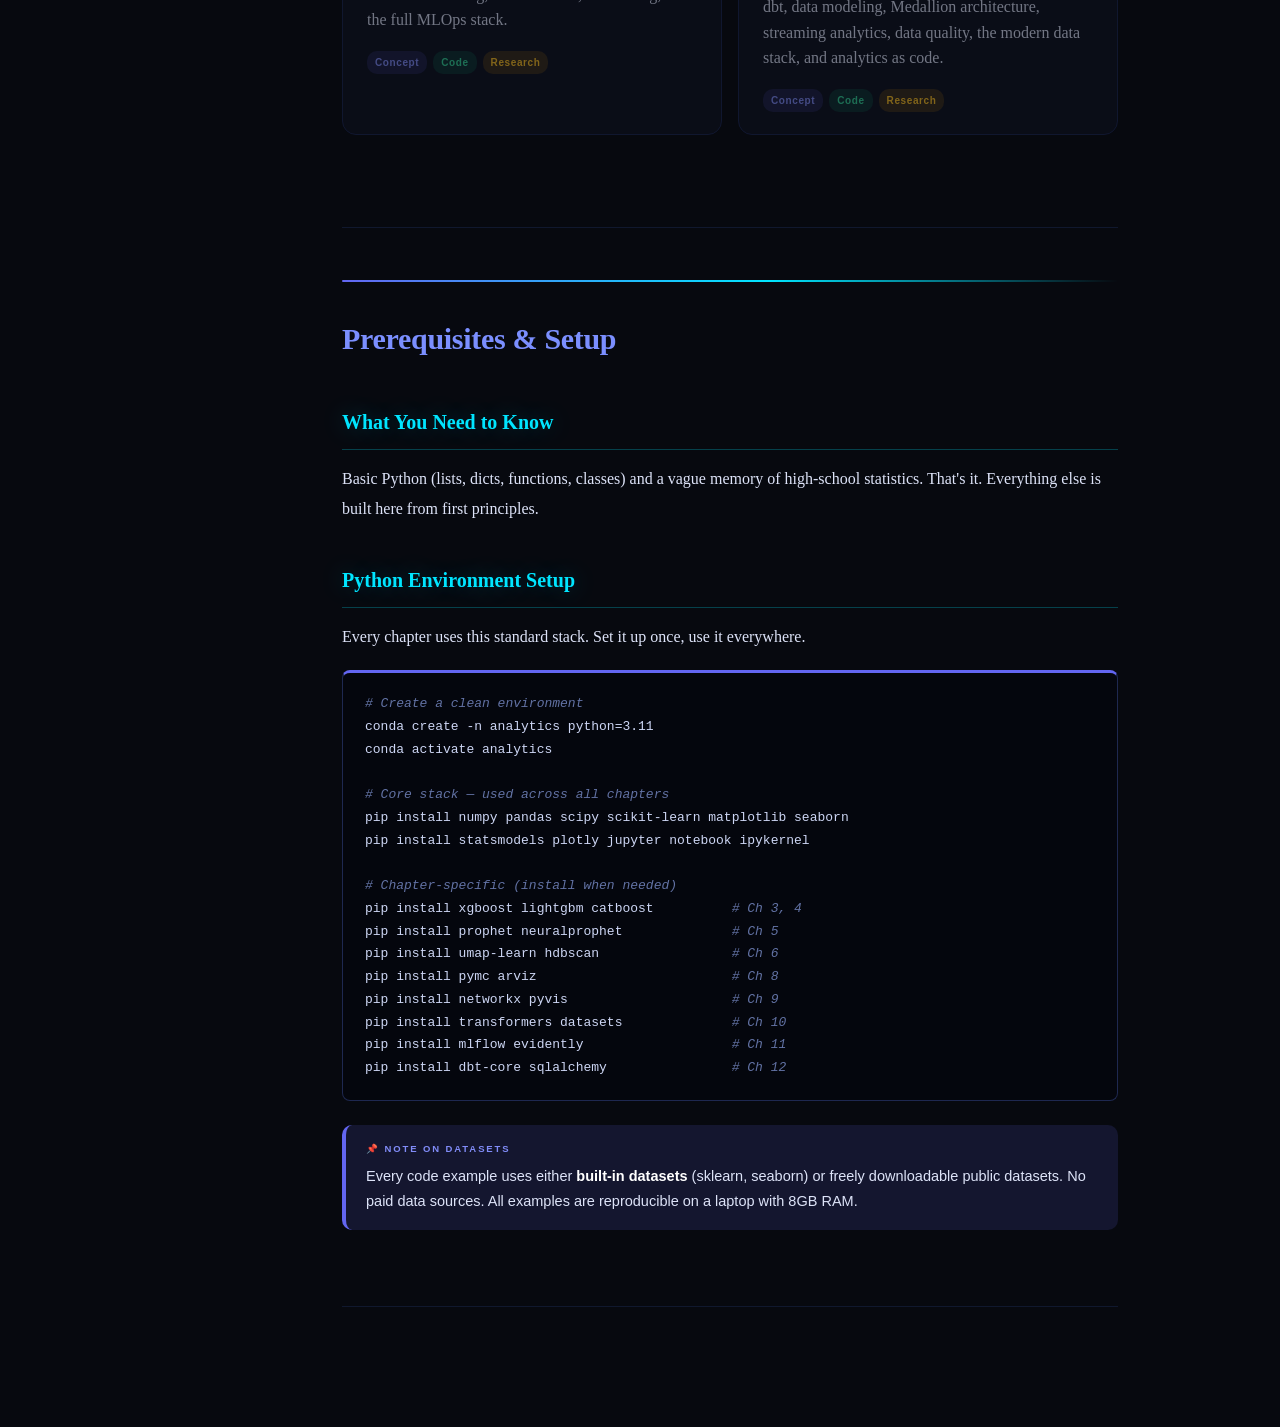
==== commit 761df087: "Add files via upload" ====
--- a/index.html
+++ b/index.html
@@ -314,7 +314,7 @@
   <div class="nav-part">
     <div class="nav-part-label">Part I — Foundations</div>
     <a class="nav-ch" href="ch01.html"><span class="ch-num">01 ·</span> Statistical Foundations</a>
-    <a class="nav-ch locked" href="#"><span class="ch-num">02 ·</span> Exploratory Data Analysis</a>
+    <a class="nav-ch" href="ch02.html"><span class="ch-num">02 ·</span> Exploratory Data Analysis</a>
     <a class="nav-ch locked" href="#"><span class="ch-num">03 ·</span> Regression & Prediction</a>
   </div>
 
@@ -407,8 +407,8 @@
       </div>
     </a>
 
-    <a class="ch-card locked" href="#" style="--c1:#06B6D4;--c2:#0EA5E9;">
-      <div class="lock-badge">Coming Soon</div>
+    <a class="ch-card" href="ch02.html" style="--c1:#06B6D4;--c2:#0EA5E9;">
+      <div class="ready-badge">✓ Ready</div>
       <div class="card-num">Chapter 02 · Part I: Foundations</div>
       <h3>Exploratory Data Analysis &amp; Feature Engineering</h3>
       <p>Systematic EDA, distribution diagnostics, feature creation, encoding strategies, handling missing data at scale, and the leakage problem.</p>
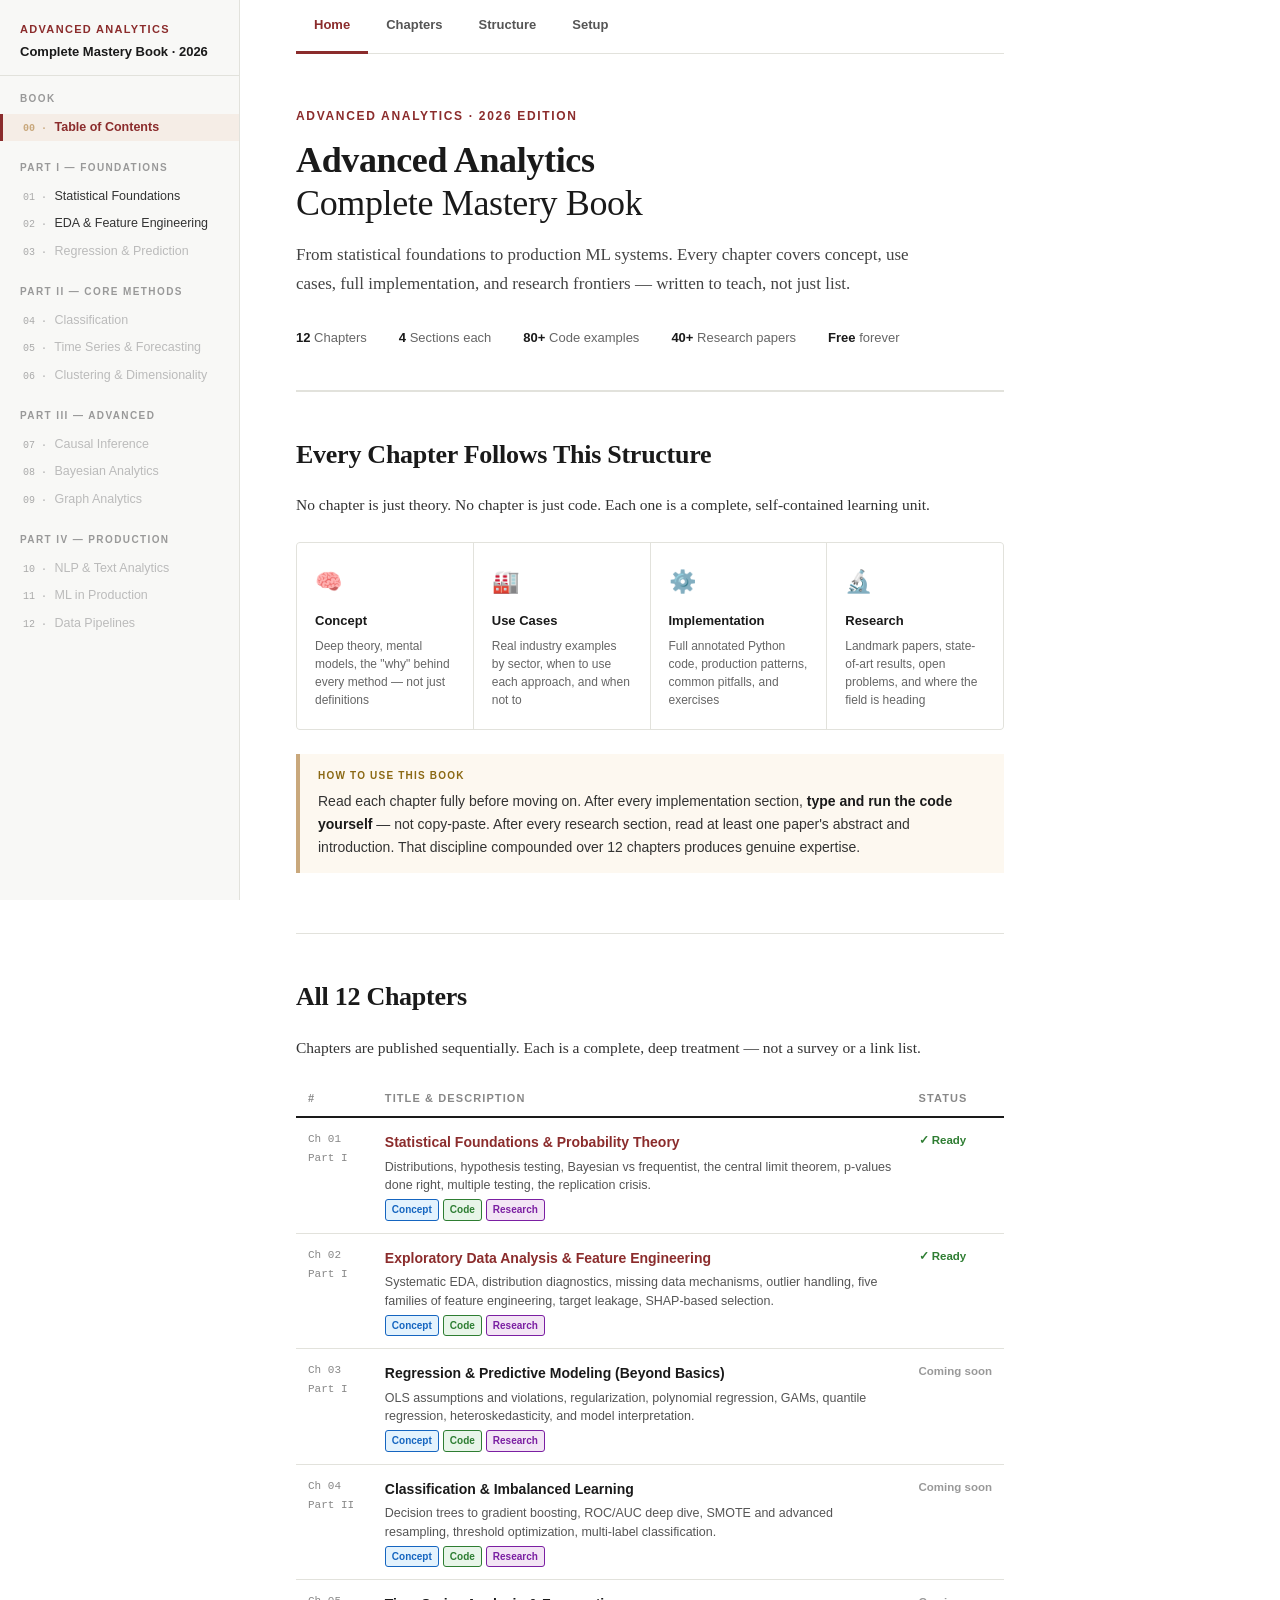
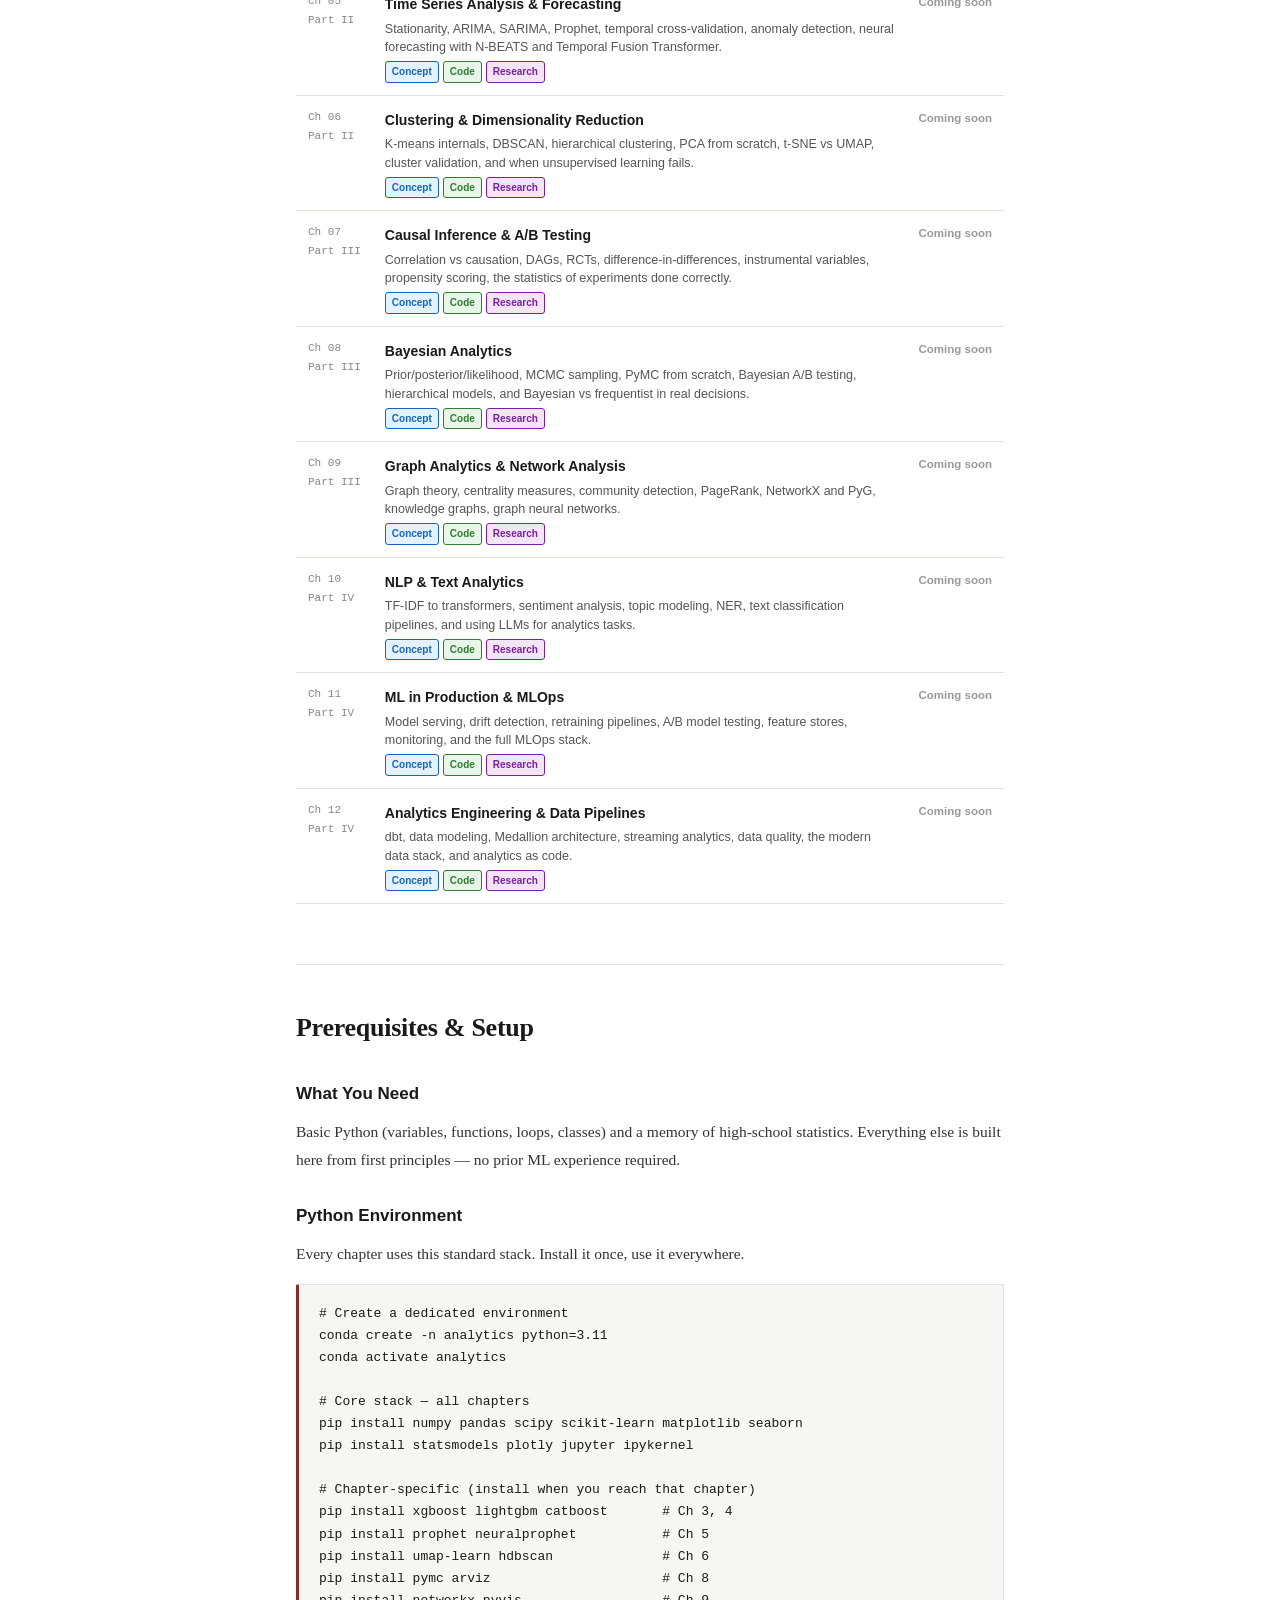
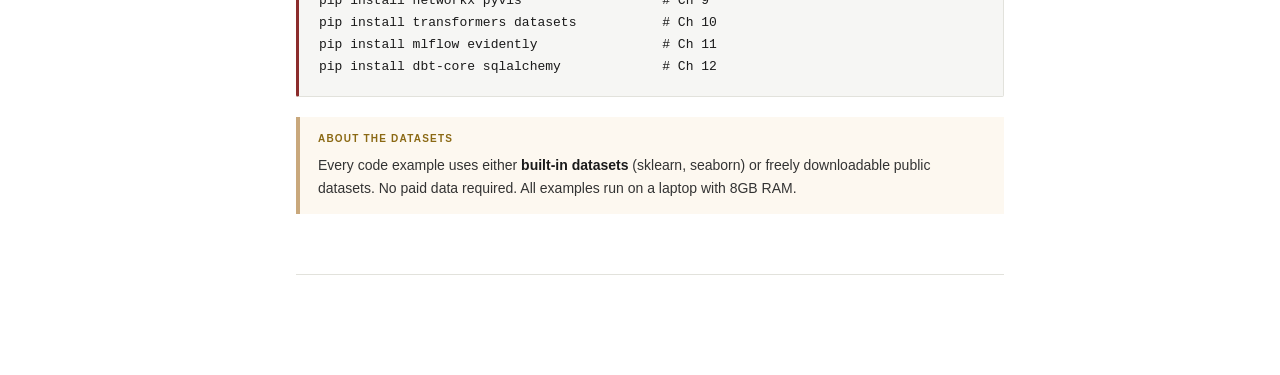
==== commit b2023fd2: "Add files via upload" ====
--- a/index.html
+++ b/index.html
@@ -3,585 +3,599 @@
 <head>
 <meta charset="UTF-8">
 <meta name="viewport" content="width=device-width, initial-scale=1.0">
-<meta name="color-scheme" content="dark">
 <title>Advanced Analytics — Complete Mastery Book</title>
 <style>
-:root {
-  --bg:        #07090F;
-  --surface:   #0D1120;
-  --surface2:  #121828;
-  --surface3:  #18203A;
-  --border:    rgba(100,120,255,0.18);
-  --border-hi: rgba(100,120,255,0.38);
-
-  --body:      #DDE3F8;
-  --body-dim:  #98A8CC;
-  --body-faint:#4E5C80;
-
-  --h1: #FFFFFF;
-  --h2: #7B8FFF;
-  --h3: #00E5FF;
-  --h4: #FFB300;
-  --h5: #A6E3A1;
-
-  --indigo: #6366F1;
-  --cyan:   #06B6D4;
-  --amber:  #F59E0B;
-  --green:  #10B981;
-  --pink:   #EC4899;
-  --violet: #8B5CF6;
-  --orange: #F97316;
-
-  --code-bg:  #04060D;
-  --sidebar-w: 290px;
-}
-
-*{box-sizing:border-box;margin:0;padding:0}
-html{scroll-behavior:smooth;background:#07090F!important;color-scheme:dark}
-body{
-  background:#07090F!important;
-  color:var(--body)!important;
-  font-family:'Georgia','Times New Roman',serif;
-  font-size:17px;line-height:1.9;
-  -webkit-font-smoothing:antialiased;
-  min-height:100vh!important;
-}
-
-/* ── SIDEBAR ─────────────────────────────────────── */
-#sidebar{
-  position:fixed;top:0;left:0;
-  width:var(--sidebar-w);height:100vh;
-  background:#08091A!important;
-  border-right:1px solid #1A2550;
-  overflow-y:auto;z-index:100;
-  display:flex;flex-direction:column;
-}
-#sb-header{
-  padding:22px 18px 16px;
-  background:linear-gradient(160deg,#0C1535,#0D1120)!important;
-  border-bottom:1px solid #1A2550;
-}
-#sb-header .logo{
-  font-family:'Courier New',monospace;
-  font-size:9.5px;letter-spacing:.25em;
-  color:#00E5FF!important;font-weight:800;
-  text-transform:uppercase;margin-bottom:8px;
-}
-#sb-header h2{
-  font-size:13px;font-weight:700;
-  font-family:sans-serif;color:#FFFFFF!important;
-  line-height:1.4;
-}
-.nav-part{
-  padding:14px 0 4px;
-}
-.nav-part-label{
-  padding:4px 18px;font-size:9px;
-  letter-spacing:.22em;text-transform:uppercase;
-  color:#2E3A60!important;font-family:sans-serif;font-weight:800;
-}
-.nav-ch{
-  display:block;padding:6px 18px;
-  font-size:12px;color:#6070A0!important;
-  text-decoration:none;font-family:sans-serif;
-  border-left:2px solid transparent;
-  transition:all .15s;line-height:1.4;
-}
-.nav-ch:hover{color:#C8D4F8!important;background:rgba(99,102,241,.10);border-left-color:#6366F1;}
-.nav-ch.active{color:#00E5FF!important;border-left-color:#00E5FF;background:rgba(0,229,255,.09);font-weight:700;}
-.nav-ch.locked{color:#2E3A60!important;cursor:default;}
-.nav-ch .ch-num{
-  font-family:'Courier New',monospace;
-  font-size:9px;color:#3A4870!important;
-  margin-right:6px;letter-spacing:.1em;
-}
-.nav-ch.active .ch-num{color:#00E5FF!important;}
-.nav-ch.locked .ch-num{color:#1E2840!important;}
-
-/* ── MAIN ────────────────────────────────────────── */
-#main{
-  margin-left:var(--sidebar-w);
-  max-width:880px;
-  padding:0 52px 120px;
-}
-
-/* ── HERO ────────────────────────────────────────── */
-.hero{
-  padding:72px 0 52px;
-  border-bottom:1px solid #10182E;
-  margin-bottom:0;
-  background:linear-gradient(180deg,rgba(99,102,241,.09) 0%,transparent 65%)!important;
-}
-.hero .badge{
-  display:inline-flex;align-items:center;gap:8px;
-  padding:5px 14px;
-  background:rgba(99,102,241,.22)!important;
-  border:1px solid #6366F1;border-radius:20px;
-  font-size:11px;color:#A5B4FC!important;
-  font-family:sans-serif;font-weight:700;
-  letter-spacing:.1em;text-transform:uppercase;margin-bottom:22px;
-}
-.hero h1{
-  font-size:clamp(30px,5vw,52px);
-  line-height:1.1;margin-bottom:18px;
-  color:#FFFFFF!important;
-}
-.hero h1 .grad{
-  background:linear-gradient(110deg,#818CF8 0%,#00E5FF 100%);
-  -webkit-background-clip:text;-webkit-text-fill-color:transparent;
-}
-.hero .sub{
-  font-size:16px;color:#8898C0!important;
-  max-width:600px;line-height:1.75;margin-bottom:28px;
-}
-.hero-stats{
-  display:flex;gap:32px;flex-wrap:wrap;
-  margin-top:20px;
-}
-.hero-stats .stat{
-  text-align:center;
-  background:rgba(99,102,241,.12)!important;
-  border:1px solid rgba(99,102,241,.30);
-  border-radius:10px;padding:14px 20px;min-width:90px;
-}
-.hero-stats .stat .val{
-  font-size:26px;font-weight:800;
-  color:#FFFFFF!important;font-family:sans-serif;
-  line-height:1;
-}
-.hero-stats .stat .lbl{
-  font-size:10px;color:#4E5C80!important;
-  text-transform:uppercase;letter-spacing:.12em;
-  font-family:sans-serif;margin-top:4px;
-}
-
-/* ── CHAPTER GRID (index page) ──────────────────── */
-.ch-grid{
-  display:grid;
-  grid-template-columns:repeat(auto-fill,minmax(380px,1fr));
-  gap:16px;margin:40px 0;
-}
-.ch-card{
-  background:var(--surface)!important;
-  border:1px solid #1A2550;
-  border-radius:14px;padding:22px 24px;
-  text-decoration:none;display:block;
-  transition:all .2s;position:relative;overflow:hidden;
-}
-.ch-card::before{
-  content:'';position:absolute;
-  top:0;left:0;right:0;height:2px;
-  background:linear-gradient(90deg,var(--c1,#6366F1),var(--c2,#06B6D4));
-  opacity:.7;transition:opacity .2s;
-}
-.ch-card:hover{border-color:#6366F1;transform:translateY(-2px);box-shadow:0 8px 32px rgba(99,102,241,.18);}
-.ch-card:hover::before{opacity:1;}
-.ch-card .card-num{
-  font-family:'Courier New',monospace;font-size:10px;
-  color:#3A4870!important;letter-spacing:.15em;
-  text-transform:uppercase;margin-bottom:8px;
-}
-.ch-card h3{
-  font-size:17px;color:#FFFFFF!important;
-  font-family:sans-serif;font-weight:700;
-  margin-bottom:8px;margin-top:0;border:none!important;
-  padding:0!important;text-shadow:none!important;
-  letter-spacing:-.01em;
-}
-.ch-card p{
-  font-size:13px;color:#6070A0!important;
-  line-height:1.6;margin-bottom:12px;font-style:normal!important;
-}
-.ch-card .tags{display:flex;gap:6px;flex-wrap:wrap;}
-.ch-card .tag{
-  font-size:10px;font-family:sans-serif;
-  padding:2px 8px;border-radius:10px;
-  font-weight:600;letter-spacing:.06em;
-}
-.ch-card .tag-concept {background:rgba(99,102,241,.18);color:#818CF8!important;}
-.ch-card .tag-impl    {background:rgba(16,185,129,.18);color:#34D399!important;}
-.ch-card .tag-research{background:rgba(245,158,11,.18);color:#FBBF24!important;}
-.ch-card.locked{opacity:.5;pointer-events:none;}
-.ch-card .lock-badge{
-  position:absolute;top:12px;right:14px;
-  font-size:10px;font-family:sans-serif;
-  background:rgba(255,255,255,.06);color:#3A4870!important;
-  padding:2px 8px;border-radius:8px;letter-spacing:.08em;
-}
-.ch-card .ready-badge{
-  position:absolute;top:12px;right:14px;
-  font-size:10px;font-family:sans-serif;
-  background:rgba(16,185,129,.18);color:#34D399!important;
-  padding:2px 8px;border-radius:8px;font-weight:700;
-}
-
-/* ── SECTIONS (about, how-to-use) ───────────────── */
-.section{padding:52px 0;border-bottom:1px solid #10182E;}
-.section::before{
-  content:'';display:block;height:2px;
-  background:linear-gradient(90deg,#6366F1 0%,#00E5FF 55%,transparent 100%);
-  margin-bottom:28px;border-radius:2px;
-}
-.section h2{
-  font-size:30px;color:#7B8FFF!important;
-  margin-bottom:10px;letter-spacing:-.01em;
-}
-.section h3{
-  font-size:20px;color:#00E5FF!important;
-  margin:36px 0 14px;
-  border-bottom:1px solid rgba(0,229,255,.25)!important;
-  padding-bottom:8px!important;
-  text-shadow:0 0 24px rgba(0,229,255,.3)!important;
-}
-.section p{color:#DDE3F8!important;margin-bottom:18px;font-size:16px;}
-.section strong{color:#FFFFFF!important;}
-.section em{color:#FFB300!important;}
-
-/* ── PATTERN BOX ─────────────────────────────────── */
-.pattern-box{
-  display:grid;grid-template-columns:repeat(4,1fr);
-  gap:12px;margin:28px 0;
-}
-.pattern-item{
-  background:var(--surface2)!important;
-  border:1px solid #1A2550;border-radius:12px;
-  padding:18px 16px;text-align:center;
-}
-.pattern-item .p-icon{font-size:24px;margin-bottom:8px;}
-.pattern-item .p-title{
-  font-size:13px;font-weight:700;font-family:sans-serif;
-  color:#FFFFFF!important;margin-bottom:4px;
-}
-.pattern-item .p-desc{
-  font-size:11px;color:#4E5C80!important;
-  line-height:1.5;font-family:sans-serif;
-}
-.pattern-item:nth-child(1){border-top:2px solid #6366F1;}
-.pattern-item:nth-child(2){border-top:2px solid #10B981;}
-.pattern-item:nth-child(3){border-top:2px solid #F59E0B;}
-.pattern-item:nth-child(4){border-top:2px solid #EC4899;}
-
-/* ── CALLOUT ─────────────────────────────────────── */
-.callout{
-  border-radius:10px;padding:16px 20px;
-  margin:24px 0;border-left:4px solid;
-  font-family:sans-serif;font-size:14.5px;line-height:1.75;
-}
-.callout p{font-size:14.5px!important;margin-bottom:0!important;}
-.callout-tip{background:rgba(16,185,129,.14)!important;border-color:#10B981;}
-.callout-tip .cl{color:#34D399!important;}
-.callout-note{background:rgba(99,102,241,.14)!important;border-color:#6366F1;}
-.callout-note .cl{color:#818CF8!important;}
-.cl{font-size:9.5px;letter-spacing:.2em;text-transform:uppercase;font-weight:800;display:block;margin-bottom:6px;}
-.callout p,.callout div{color:#DDE3F8!important;}
-
-/* ── MENU BTN ────────────────────────────────────── */
-#menu-btn{display:none;}
-@media(max-width:900px){
-  #sidebar{transform:translateX(-100%);transition:transform .3s;}
-  #sidebar.open{transform:translateX(0);}
-  #main{margin-left:0;padding:0 18px 80px;}
-  #menu-btn{
-    display:block;position:fixed;top:12px;right:14px;z-index:200;
-    background:#6366F1!important;border:none;color:#FFFFFF!important;
-    padding:9px 16px;border-radius:8px;cursor:pointer;
-    font-size:13px;font-family:sans-serif;font-weight:700;
-    box-shadow:0 4px 16px rgba(99,102,241,.5);
+/* ── RESET & BASE ─────────────────────────────────────────── */
+*, *::before, *::after { box-sizing: border-box; margin: 0; padding: 0; }
+html { scroll-behavior: smooth; font-size: 16px; }
+body {
+  font-family: 'Georgia', 'Times New Roman', serif;
+  background: #FFFFFF;
+  color: #1a1a1a;
+  line-height: 1.75;
+}
+
+/* ── LAYOUT ───────────────────────────────────────────────── */
+.site-wrap { display: flex; min-height: 100vh; }
+
+/* ── SIDEBAR ──────────────────────────────────────────────── */
+#sidebar {
+  width: 240px;
+  flex-shrink: 0;
+  background: #F8F8F6;
+  border-right: 1px solid #E2E2DC;
+  position: fixed;
+  top: 0; left: 0;
+  height: 100vh;
+  overflow-y: auto;
+  padding: 0;
+  z-index: 100;
+}
+.sb-logo {
+  padding: 20px 20px 14px;
+  border-bottom: 1px solid #E2E2DC;
+}
+.sb-logo .site-name {
+  font-family: sans-serif;
+  font-size: 11px;
+  font-weight: 700;
+  letter-spacing: 0.12em;
+  text-transform: uppercase;
+  color: #8B2C2C;
+  margin-bottom: 4px;
+}
+.sb-logo .course-name {
+  font-size: 13px;
+  font-family: sans-serif;
+  font-weight: 600;
+  color: #1a1a1a;
+  line-height: 1.4;
+}
+.nav-group { padding: 14px 0 4px; }
+.nav-group-label {
+  padding: 0 20px 6px;
+  font-size: 10px;
+  font-family: sans-serif;
+  font-weight: 700;
+  text-transform: uppercase;
+  letter-spacing: 0.14em;
+  color: #999;
+}
+.nav-link {
+  display: block;
+  padding: 5px 20px;
+  font-size: 12.5px;
+  font-family: sans-serif;
+  color: #333;
+  text-decoration: none;
+  border-left: 3px solid transparent;
+  transition: all 0.12s;
+  line-height: 1.4;
+}
+.nav-link:hover { color: #8B2C2C; background: #F0EDE8; border-left-color: #C9A87C; }
+.nav-link.active { color: #8B2C2C; border-left-color: #8B2C2C; background: #F5EDE6; font-weight: 600; }
+.nav-link.locked { color: #bbb; cursor: default; }
+.nav-link.locked:hover { color: #bbb; background: none; border-left-color: transparent; }
+.nav-link .ch { color: #aaa; margin-right: 4px; font-family: 'Courier New', monospace; font-size: 10px; }
+.nav-link.active .ch { color: #C9A87C; }
+
+/* ── MAIN ─────────────────────────────────────────────────── */
+#main {
+  margin-left: 240px;
+  flex: 1;
+  max-width: 820px;
+  padding: 0 56px 100px;
+}
+
+/* ── TOP NAV (like Stanford) ──────────────────────────────── */
+.top-nav {
+  border-bottom: 1px solid #E2E2DC;
+  padding: 0;
+  display: flex;
+  gap: 0;
+  background: #fff;
+}
+.top-nav a {
+  padding: 14px 18px;
+  font-size: 13px;
+  font-family: sans-serif;
+  font-weight: 600;
+  color: #555;
+  text-decoration: none;
+  border-bottom: 3px solid transparent;
+  margin-bottom: -1px;
+  transition: color 0.12s;
+}
+.top-nav a:hover { color: #8B2C2C; }
+.top-nav a.current { color: #8B2C2C; border-bottom-color: #8B2C2C; }
+
+/* ── HERO ─────────────────────────────────────────────────── */
+.hero {
+  padding: 52px 0 40px;
+  border-bottom: 2px solid #E2E2DC;
+}
+.hero .kicker {
+  font-size: 12px;
+  font-family: sans-serif;
+  font-weight: 700;
+  letter-spacing: 0.14em;
+  text-transform: uppercase;
+  color: #8B2C2C;
+  margin-bottom: 12px;
+}
+.hero h1 {
+  font-size: 36px;
+  font-weight: 400;
+  line-height: 1.2;
+  color: #1a1a1a;
+  margin-bottom: 16px;
+  letter-spacing: -0.01em;
+}
+.hero h1 strong { font-weight: 700; }
+.hero .tagline {
+  font-size: 17px;
+  color: #444;
+  max-width: 620px;
+  line-height: 1.7;
+  margin-bottom: 28px;
+}
+.hero-meta {
+  display: flex;
+  gap: 32px;
+  font-family: sans-serif;
+  font-size: 13px;
+  color: #666;
+  flex-wrap: wrap;
+}
+.hero-meta strong { color: #1a1a1a; }
+
+/* ── SECTION ──────────────────────────────────────────────── */
+.section {
+  padding: 40px 0;
+  border-bottom: 1px solid #E2E2DC;
+}
+.section h2 {
+  font-size: 26px;
+  font-weight: 700;
+  color: #1a1a1a;
+  margin-bottom: 14px;
+  letter-spacing: -0.01em;
+}
+.section h3 {
+  font-size: 17px;
+  font-weight: 700;
+  color: #1a1a1a;
+  margin: 28px 0 10px;
+  font-family: sans-serif;
+}
+.section p { margin-bottom: 14px; color: #333; font-size: 15.5px; }
+.section strong { color: #1a1a1a; }
+
+/* ── PATTERN GRID ─────────────────────────────────────────── */
+.pattern-grid {
+  display: grid;
+  grid-template-columns: repeat(4, 1fr);
+  gap: 1px;
+  background: #E2E2DC;
+  border: 1px solid #E2E2DC;
+  border-radius: 4px;
+  overflow: hidden;
+  margin: 24px 0;
+}
+.pattern-cell {
+  background: #fff;
+  padding: 20px 18px;
+}
+.pattern-cell .icon { font-size: 22px; margin-bottom: 8px; }
+.pattern-cell .label {
+  font-size: 13px;
+  font-weight: 700;
+  font-family: sans-serif;
+  color: #1a1a1a;
+  margin-bottom: 4px;
+}
+.pattern-cell .desc {
+  font-size: 12px;
+  color: #666;
+  font-family: sans-serif;
+  line-height: 1.5;
+}
+
+/* ── CHAPTER TABLE (like Stanford schedule) ──────────────── */
+.ch-table {
+  width: 100%;
+  border-collapse: collapse;
+  margin: 20px 0;
+  font-family: sans-serif;
+  font-size: 14px;
+}
+.ch-table thead th {
+  text-align: left;
+  padding: 8px 12px;
+  font-size: 11px;
+  text-transform: uppercase;
+  letter-spacing: 0.1em;
+  color: #888;
+  border-bottom: 2px solid #1a1a1a;
+  font-weight: 700;
+}
+.ch-table tbody td {
+  padding: 12px 12px;
+  border-bottom: 1px solid #E2E2DC;
+  vertical-align: top;
+  color: #333;
+}
+.ch-table tbody tr:hover td { background: #FAFAF8; }
+.ch-table .ch-num {
+  font-family: 'Courier New', monospace;
+  font-size: 11px;
+  color: #888;
+  white-space: nowrap;
+}
+.ch-table .ch-title { font-weight: 600; color: #1a1a1a; }
+.ch-table .ch-title a {
+  color: #8B2C2C;
+  text-decoration: none;
+}
+.ch-table .ch-title a:hover { text-decoration: underline; }
+.ch-table .ch-desc { font-size: 12.5px; color: #555; margin-top: 3px; line-height: 1.5; }
+.ch-table .ch-status {
+  white-space: nowrap;
+  font-size: 11.5px;
+  font-weight: 600;
+}
+.ch-table .status-ready { color: #2E7D32; }
+.ch-table .status-soon  { color: #999; }
+.ch-table .ch-tags { display: flex; gap: 4px; flex-wrap: wrap; margin-top: 4px; }
+.ch-table .tag {
+  font-size: 10px;
+  padding: 1px 6px;
+  border-radius: 3px;
+  font-weight: 600;
+  border: 1px solid;
+}
+.tag-c { color: #1565C0; border-color: #90CAF9; background: #E3F2FD; }
+.tag-i { color: #2E7D32; border-color: #A5D6A7; background: #E8F5E9; }
+.tag-r { color: #7B1FA2; border-color: #CE93D8; background: #F3E5F5; }
+
+/* ── CALLOUT ──────────────────────────────────────────────── */
+.callout {
+  border-left: 4px solid #C9A87C;
+  background: #FDF8F0;
+  padding: 14px 18px;
+  margin: 20px 0;
+  font-family: sans-serif;
+  font-size: 14px;
+  color: #333;
+  line-height: 1.65;
+}
+.callout strong { color: #1a1a1a; }
+.callout .callout-label {
+  font-size: 10px;
+  text-transform: uppercase;
+  letter-spacing: 0.12em;
+  font-weight: 700;
+  color: #8B6914;
+  margin-bottom: 6px;
+  display: block;
+}
+
+/* ── CODE BLOCK ───────────────────────────────────────────── */
+pre {
+  background: #F6F6F4;
+  border: 1px solid #E2E2DC;
+  border-left: 3px solid #8B2C2C;
+  padding: 18px 20px;
+  border-radius: 2px;
+  overflow-x: auto;
+  font-family: 'Courier New', 'Menlo', monospace;
+  font-size: 13px;
+  line-height: 1.7;
+  color: #1a1a1a;
+  margin: 16px 0;
+}
+code {
+  background: #F0EDE8;
+  padding: 1px 5px;
+  border-radius: 2px;
+  font-family: 'Courier New', monospace;
+  font-size: 13px;
+  color: #8B2C2C;
+}
+pre code { background: none; padding: 0; color: inherit; }
+
+/* ── MOBILE ───────────────────────────────────────────────── */
+#menu-btn { display: none; }
+@media (max-width: 860px) {
+  #sidebar { transform: translateX(-100%); transition: transform 0.25s; }
+  #sidebar.open { transform: translateX(0); }
+  #main { margin-left: 0; padding: 0 20px 80px; }
+  #menu-btn {
+    display: block; position: fixed; top: 12px; right: 14px; z-index: 200;
+    background: #8B2C2C; border: none; color: #fff;
+    padding: 8px 14px; border-radius: 3px; cursor: pointer;
+    font-size: 13px; font-family: sans-serif; font-weight: 700;
   }
-}
-*{scrollbar-width:thin;scrollbar-color:#1E2850 #050810;}
-::-webkit-scrollbar{width:5px;}
-::-webkit-scrollbar-track{background:#050810;}
-::-webkit-scrollbar-thumb{background:#1E2850;border-radius:4px;}
-::-webkit-scrollbar-thumb:hover{background:#6366F1;}
+  .pattern-grid { grid-template-columns: 1fr 1fr; }
+}
 </style>
 </head>
-<body style="background:#07090F!important;color:#DDE3F8!important;">
+<body>
 <button id="menu-btn" onclick="document.getElementById('sidebar').classList.toggle('open')">☰ Menu</button>
+
+<div class="site-wrap">
 
 <!-- SIDEBAR -->
 <nav id="sidebar">
-  <div id="sb-header">
-    <div class="logo">Advanced Analytics · 2026</div>
-    <h2>Complete Mastery Book</h2>
+  <div class="sb-logo">
+    <div class="site-name">Advanced Analytics</div>
+    <div class="course-name">Complete Mastery Book · 2026</div>
   </div>
 
-  <div class="nav-part">
-    <div class="nav-part-label">Book Index</div>
-    <a class="nav-ch active" href="index.html"><span class="ch-num">00 ·</span> Table of Contents</a>
+  <div class="nav-group">
+    <div class="nav-group-label">Book</div>
+    <a class="nav-link active" href="index.html"><span class="ch">00 ·</span> Table of Contents</a>
   </div>
 
-  <div class="nav-part">
-    <div class="nav-part-label">Part I — Foundations</div>
-    <a class="nav-ch" href="ch01.html"><span class="ch-num">01 ·</span> Statistical Foundations</a>
-    <a class="nav-ch" href="ch02.html"><span class="ch-num">02 ·</span> Exploratory Data Analysis</a>
-    <a class="nav-ch locked" href="#"><span class="ch-num">03 ·</span> Regression & Prediction</a>
+  <div class="nav-group">
+    <div class="nav-group-label">Part I — Foundations</div>
+    <a class="nav-link" href="ch01.html"><span class="ch">01 ·</span> Statistical Foundations</a>
+    <a class="nav-link" href="ch02.html"><span class="ch">02 ·</span> EDA &amp; Feature Engineering</a>
+    <a class="nav-link locked"><span class="ch">03 ·</span> Regression &amp; Prediction</a>
   </div>
 
-  <div class="nav-part">
-    <div class="nav-part-label">Part II — Core Methods</div>
-    <a class="nav-ch locked" href="#"><span class="ch-num">04 ·</span> Classification & Imbalanced Learning</a>
-    <a class="nav-ch locked" href="#"><span class="ch-num">05 ·</span> Time Series & Forecasting</a>
-    <a class="nav-ch locked" href="#"><span class="ch-num">06 ·</span> Clustering & Dimensionality Reduction</a>
+  <div class="nav-group">
+    <div class="nav-group-label">Part II — Core Methods</div>
+    <a class="nav-link locked"><span class="ch">04 ·</span> Classification</a>
+    <a class="nav-link locked"><span class="ch">05 ·</span> Time Series &amp; Forecasting</a>
+    <a class="nav-link locked"><span class="ch">06 ·</span> Clustering &amp; Dimensionality</a>
   </div>
 
-  <div class="nav-part">
-    <div class="nav-part-label">Part III — Advanced</div>
-    <a class="nav-ch locked" href="#"><span class="ch-num">07 ·</span> Causal Inference & A/B Testing</a>
-    <a class="nav-ch locked" href="#"><span class="ch-num">08 ·</span> Bayesian Analytics</a>
-    <a class="nav-ch locked" href="#"><span class="ch-num">09 ·</span> Graph Analytics & Networks</a>
+  <div class="nav-group">
+    <div class="nav-group-label">Part III — Advanced</div>
+    <a class="nav-link locked"><span class="ch">07 ·</span> Causal Inference</a>
+    <a class="nav-link locked"><span class="ch">08 ·</span> Bayesian Analytics</a>
+    <a class="nav-link locked"><span class="ch">09 ·</span> Graph Analytics</a>
   </div>
 
-  <div class="nav-part">
-    <div class="nav-part-label">Part IV — Production</div>
-    <a class="nav-ch locked" href="#"><span class="ch-num">10 ·</span> NLP & Text Analytics</a>
-    <a class="nav-ch locked" href="#"><span class="ch-num">11 ·</span> ML in Production & MLOps</a>
-    <a class="nav-ch locked" href="#"><span class="ch-num">12 ·</span> Analytics Engineering & Pipelines</a>
+  <div class="nav-group">
+    <div class="nav-group-label">Part IV — Production</div>
+    <a class="nav-link locked"><span class="ch">10 ·</span> NLP &amp; Text Analytics</a>
+    <a class="nav-link locked"><span class="ch">11 ·</span> ML in Production</a>
+    <a class="nav-link locked"><span class="ch">12 ·</span> Data Pipelines</a>
   </div>
 </nav>
 
 <!-- MAIN -->
 <main id="main">
 
-<!-- HERO -->
-<section class="hero">
-  <div class="badge">📊 Complete Textbook · 2026 Edition</div>
-  <h1><span class="grad">Advanced Analytics</span><br>Mastery Book</h1>
-  <p class="sub">From statistical foundations to production ML systems. Every chapter covers concept, use cases, full implementation, and research frontiers. Written to actually teach — not just list.</p>
-  <div class="hero-stats">
-    <div class="stat"><div class="val">12</div><div class="lbl">Chapters</div></div>
-    <div class="stat"><div class="val">4</div><div class="lbl">Sections Each</div></div>
-    <div class="stat"><div class="val">80+</div><div class="lbl">Code Examples</div></div>
-    <div class="stat"><div class="val">Free</div><div class="lbl">Forever</div></div>
-  </div>
-</section>
-
-<!-- CHAPTER PATTERN -->
-<section class="section" id="pattern">
-  <h2>Every Chapter Follows This Pattern</h2>
-  <p>No chapter is just theory. No chapter is just code. Each one is a complete learning unit.</p>
-  <div class="pattern-box">
-    <div class="pattern-item">
-      <div class="p-icon">🧠</div>
-      <div class="p-title">Concept</div>
-      <div class="p-desc">Deep theory, mental models, the real "why" — not just definitions</div>
+  <nav class="top-nav">
+    <a href="index.html" class="current">Home</a>
+    <a href="#chapters">Chapters</a>
+    <a href="#pattern">Structure</a>
+    <a href="#setup">Setup</a>
+  </nav>
+
+  <!-- HERO -->
+  <section class="hero">
+    <div class="kicker">Advanced Analytics · 2026 Edition</div>
+    <h1><strong>Advanced Analytics</strong><br>Complete Mastery Book</h1>
+    <p class="tagline">From statistical foundations to production ML systems. Every chapter covers concept, use cases, full implementation, and research frontiers — written to teach, not just list.</p>
+    <div class="hero-meta">
+      <span><strong>12</strong> Chapters</span>
+      <span><strong>4</strong> Sections each</span>
+      <span><strong>80+</strong> Code examples</span>
+      <span><strong>40+</strong> Research papers</span>
+      <span><strong>Free</strong> forever</span>
     </div>
-    <div class="pattern-item">
-      <div class="p-icon">🏭</div>
-      <div class="p-title">Use Cases</div>
-      <div class="p-desc">Real industry examples, when to use, when NOT to use</div>
+  </section>
+
+  <!-- CHAPTER PATTERN -->
+  <section class="section" id="pattern">
+    <h2>Every Chapter Follows This Structure</h2>
+    <p>No chapter is just theory. No chapter is just code. Each one is a complete, self-contained learning unit.</p>
+
+    <div class="pattern-grid">
+      <div class="pattern-cell">
+        <div class="icon">🧠</div>
+        <div class="label">Concept</div>
+        <div class="desc">Deep theory, mental models, the "why" behind every method — not just definitions</div>
+      </div>
+      <div class="pattern-cell">
+        <div class="icon">🏭</div>
+        <div class="label">Use Cases</div>
+        <div class="desc">Real industry examples by sector, when to use each approach, and when not to</div>
+      </div>
+      <div class="pattern-cell">
+        <div class="icon">⚙️</div>
+        <div class="label">Implementation</div>
+        <div class="desc">Full annotated Python code, production patterns, common pitfalls, and exercises</div>
+      </div>
+      <div class="pattern-cell">
+        <div class="icon">🔬</div>
+        <div class="label">Research</div>
+        <div class="desc">Landmark papers, state-of-art results, open problems, and where the field is heading</div>
+      </div>
     </div>
-    <div class="pattern-item">
-      <div class="p-icon">⚙️</div>
-      <div class="p-title">Implementation</div>
-      <div class="p-desc">Full Python code, production patterns, common pitfalls</div>
+
+    <div class="callout">
+      <span class="callout-label">How to use this book</span>
+      Read each chapter fully before moving on. After every implementation section, <strong>type and run the code yourself</strong> — not copy-paste. After every research section, read at least one paper's abstract and introduction. That discipline compounded over 12 chapters produces genuine expertise.
     </div>
-    <div class="pattern-item">
-      <div class="p-icon">🔬</div>
-      <div class="p-title">Research</div>
-      <div class="p-desc">Latest papers, open problems, where the field is going</div>
-    </div>
-  </div>
-  <div class="callout callout-tip">
-    <span class="cl">✅ How to use this book</span>
-    <p>Read each chapter fully before moving on. After every implementation section, <strong>type and run the code yourself</strong> — not copy-paste. After every research section, pick one paper and read its abstract. That discipline compounds over 12 chapters into genuine expertise.</p>
-  </div>
-</section>
-
-<!-- CHAPTER INDEX -->
-<section class="section" id="chapters">
-  <h2>All 12 Chapters</h2>
-  <p>Chapters are published one at a time. Each is a complete, deep treatment — not a survey.</p>
-
-  <div class="ch-grid">
-
-    <a class="ch-card" href="ch01.html" style="--c1:#6366F1;--c2:#8B5CF6;">
-      <div class="ready-badge">✓ Ready</div>
-      <div class="card-num">Chapter 01 · Part I: Foundations</div>
-      <h3>Statistical Foundations &amp; Probability Theory</h3>
-      <p>Distributions, hypothesis testing, Bayesian vs frequentist, the central limit theorem, p-values done right, and why most analytics gets statistics wrong.</p>
-      <div class="tags">
-        <span class="tag tag-concept">Concept</span>
-        <span class="tag tag-impl">Code</span>
-        <span class="tag tag-research">Research</span>
-      </div>
-    </a>
-
-    <a class="ch-card" href="ch02.html" style="--c1:#06B6D4;--c2:#0EA5E9;">
-      <div class="ready-badge">✓ Ready</div>
-      <div class="card-num">Chapter 02 · Part I: Foundations</div>
-      <h3>Exploratory Data Analysis &amp; Feature Engineering</h3>
-      <p>Systematic EDA, distribution diagnostics, feature creation, encoding strategies, handling missing data at scale, and the leakage problem.</p>
-      <div class="tags">
-        <span class="tag tag-concept">Concept</span>
-        <span class="tag tag-impl">Code</span>
-        <span class="tag tag-research">Research</span>
-      </div>
-    </a>
-
-    <a class="ch-card locked" href="#" style="--c1:#10B981;--c2:#06B6D4;">
-      <div class="lock-badge">Coming Soon</div>
-      <div class="card-num">Chapter 03 · Part I: Foundations</div>
-      <h3>Regression &amp; Predictive Modeling (Beyond Basics)</h3>
-      <p>OLS assumptions and violations, regularization, polynomial regression, GAMs, quantile regression, heteroskedasticity, and model interpretation.</p>
-      <div class="tags">
-        <span class="tag tag-concept">Concept</span>
-        <span class="tag tag-impl">Code</span>
-        <span class="tag tag-research">Research</span>
-      </div>
-    </a>
-
-    <a class="ch-card locked" href="#" style="--c1:#F59E0B;--c2:#F97316;">
-      <div class="lock-badge">Coming Soon</div>
-      <div class="card-num">Chapter 04 · Part II: Core Methods</div>
-      <h3>Classification &amp; Imbalanced Learning</h3>
-      <p>Decision trees to gradient boosting, ROC/AUC deep dive, SMOTE and advanced resampling, threshold optimization, and multi-label classification.</p>
-      <div class="tags">
-        <span class="tag tag-concept">Concept</span>
-        <span class="tag tag-impl">Code</span>
-        <span class="tag tag-research">Research</span>
-      </div>
-    </a>
-
-    <a class="ch-card locked" href="#" style="--c1:#EC4899;--c2:#8B5CF6;">
-      <div class="lock-badge">Coming Soon</div>
-      <div class="card-num">Chapter 05 · Part II: Core Methods</div>
-      <h3>Time Series Analysis &amp; Forecasting</h3>
-      <p>Stationarity, ARIMA, SARIMA, Prophet, temporal cross-validation, anomaly detection in time series, and neural forecasting with N-BEATS/TFT.</p>
-      <div class="tags">
-        <span class="tag tag-concept">Concept</span>
-        <span class="tag tag-impl">Code</span>
-        <span class="tag tag-research">Research</span>
-      </div>
-    </a>
-
-    <a class="ch-card locked" href="#" style="--c1:#8B5CF6;--c2:#6366F1;">
-      <div class="lock-badge">Coming Soon</div>
-      <div class="card-num">Chapter 06 · Part II: Core Methods</div>
-      <h3>Clustering &amp; Dimensionality Reduction</h3>
-      <p>K-means internals, DBSCAN, hierarchical clustering, PCA from scratch, t-SNE vs UMAP, cluster validation, and when unsupervised fails.</p>
-      <div class="tags">
-        <span class="tag tag-concept">Concept</span>
-        <span class="tag tag-impl">Code</span>
-        <span class="tag tag-research">Research</span>
-      </div>
-    </a>
-
-    <a class="ch-card locked" href="#" style="--c1:#06B6D4;--c2:#10B981;">
-      <div class="lock-badge">Coming Soon</div>
-      <div class="card-num">Chapter 07 · Part III: Advanced</div>
-      <h3>Causal Inference &amp; A/B Testing</h3>
-      <p>Correlation vs causation, DAGs, RCTs, difference-in-differences, instrumental variables, propensity scoring, and the statistics of A/B tests done right.</p>
-      <div class="tags">
-        <span class="tag tag-concept">Concept</span>
-        <span class="tag tag-impl">Code</span>
-        <span class="tag tag-research">Research</span>
-      </div>
-    </a>
-
-    <a class="ch-card locked" href="#" style="--c1:#F97316;--c2:#F59E0B;">
-      <div class="lock-badge">Coming Soon</div>
-      <div class="card-num">Chapter 08 · Part III: Advanced</div>
-      <h3>Bayesian Analytics</h3>
-      <p>Prior/posterior/likelihood, MCMC sampling, PyMC from scratch, Bayesian A/B testing, hierarchical models, and Bayesian vs frequentist in practice.</p>
-      <div class="tags">
-        <span class="tag tag-concept">Concept</span>
-        <span class="tag tag-impl">Code</span>
-        <span class="tag tag-research">Research</span>
-      </div>
-    </a>
-
-    <a class="ch-card locked" href="#" style="--c1:#EC4899;--c2:#F97316;">
-      <div class="lock-badge">Coming Soon</div>
-      <div class="card-num">Chapter 09 · Part III: Advanced</div>
-      <h3>Graph Analytics &amp; Network Analysis</h3>
-      <p>Graph theory, centrality measures, community detection, PageRank, NetworkX and PyG, knowledge graphs, and graph neural networks.</p>
-      <div class="tags">
-        <span class="tag tag-concept">Concept</span>
-        <span class="tag tag-impl">Code</span>
-        <span class="tag tag-research">Research</span>
-      </div>
-    </a>
-
-    <a class="ch-card locked" href="#" style="--c1:#6366F1;--c2:#EC4899;">
-      <div class="lock-badge">Coming Soon</div>
-      <div class="card-num">Chapter 10 · Part IV: Production</div>
-      <h3>NLP &amp; Text Analytics</h3>
-      <p>TF-IDF to transformers, sentiment analysis, topic modeling, NER, text classification pipelines, and LLMs for analytics tasks.</p>
-      <div class="tags">
-        <span class="tag tag-concept">Concept</span>
-        <span class="tag tag-impl">Code</span>
-        <span class="tag tag-research">Research</span>
-      </div>
-    </a>
-
-    <a class="ch-card locked" href="#" style="--c1:#10B981;--c2:#06B6D4;">
-      <div class="lock-badge">Coming Soon</div>
-      <div class="card-num">Chapter 11 · Part IV: Production</div>
-      <h3>ML in Production &amp; MLOps</h3>
-      <p>Model serving, drift detection, retraining pipelines, A/B model testing, feature stores, monitoring, and the full MLOps stack.</p>
-      <div class="tags">
-        <span class="tag tag-concept">Concept</span>
-        <span class="tag tag-impl">Code</span>
-        <span class="tag tag-research">Research</span>
-      </div>
-    </a>
-
-    <a class="ch-card locked" href="#" style="--c1:#8B5CF6;--c2:#06B6D4;">
-      <div class="lock-badge">Coming Soon</div>
-      <div class="card-num">Chapter 12 · Part IV: Production</div>
-      <h3>Analytics Engineering &amp; Data Pipelines</h3>
-      <p>dbt, data modeling, Medallion architecture, streaming analytics, data quality, the modern data stack, and analytics as code.</p>
-      <div class="tags">
-        <span class="tag tag-concept">Concept</span>
-        <span class="tag tag-impl">Code</span>
-        <span class="tag tag-research">Research</span>
-      </div>
-    </a>
-
-  </div>
-</section>
-
-<!-- PREREQUISITES -->
-<section class="section" id="prereqs">
-  <h2>Prerequisites &amp; Setup</h2>
-  <h3>What You Need to Know</h3>
-  <p>Basic Python (lists, dicts, functions, classes) and a vague memory of high-school statistics. That's it. Everything else is built here from first principles.</p>
-  <h3>Python Environment Setup</h3>
-  <p>Every chapter uses this standard stack. Set it up once, use it everywhere.</p>
-  <pre style="background:#04060D!important;border:1px solid #1E2850!important;border-top:3px solid #6366F1!important;color:#CDD6F4!important;font-family:'Courier New',monospace!important;font-size:13px!important;line-height:1.75!important;padding:20px 22px!important;border-radius:8px!important;overflow-x:auto!important;"><span style="color:#6272A4;font-style:italic"># Create a clean environment</span>
+  </section>
+
+  <!-- CHAPTER TABLE -->
+  <section class="section" id="chapters">
+    <h2>All 12 Chapters</h2>
+    <p>Chapters are published sequentially. Each is a complete, deep treatment — not a survey or a link list.</p>
+
+    <table class="ch-table">
+      <thead>
+        <tr>
+          <th>#</th>
+          <th>Title &amp; Description</th>
+          <th>Status</th>
+        </tr>
+      </thead>
+      <tbody>
+        <tr>
+          <td class="ch-num">Ch 01<br>Part I</td>
+          <td>
+            <div class="ch-title"><a href="ch01.html">Statistical Foundations &amp; Probability Theory</a></div>
+            <div class="ch-desc">Distributions, hypothesis testing, Bayesian vs frequentist, the central limit theorem, p-values done right, multiple testing, the replication crisis.</div>
+            <div class="ch-tags"><span class="tag tag-c">Concept</span><span class="tag tag-i">Code</span><span class="tag tag-r">Research</span></div>
+          </td>
+          <td class="ch-status status-ready">✓ Ready</td>
+        </tr>
+        <tr>
+          <td class="ch-num">Ch 02<br>Part I</td>
+          <td>
+            <div class="ch-title"><a href="ch02.html">Exploratory Data Analysis &amp; Feature Engineering</a></div>
+            <div class="ch-desc">Systematic EDA, distribution diagnostics, missing data mechanisms, outlier handling, five families of feature engineering, target leakage, SHAP-based selection.</div>
+            <div class="ch-tags"><span class="tag tag-c">Concept</span><span class="tag tag-i">Code</span><span class="tag tag-r">Research</span></div>
+          </td>
+          <td class="ch-status status-ready">✓ Ready</td>
+        </tr>
+        <tr>
+          <td class="ch-num">Ch 03<br>Part I</td>
+          <td>
+            <div class="ch-title">Regression &amp; Predictive Modeling (Beyond Basics)</div>
+            <div class="ch-desc">OLS assumptions and violations, regularization, polynomial regression, GAMs, quantile regression, heteroskedasticity, and model interpretation.</div>
+            <div class="ch-tags"><span class="tag tag-c">Concept</span><span class="tag tag-i">Code</span><span class="tag tag-r">Research</span></div>
+          </td>
+          <td class="ch-status status-soon">Coming soon</td>
+        </tr>
+        <tr>
+          <td class="ch-num">Ch 04<br>Part II</td>
+          <td>
+            <div class="ch-title">Classification &amp; Imbalanced Learning</div>
+            <div class="ch-desc">Decision trees to gradient boosting, ROC/AUC deep dive, SMOTE and advanced resampling, threshold optimization, multi-label classification.</div>
+            <div class="ch-tags"><span class="tag tag-c">Concept</span><span class="tag tag-i">Code</span><span class="tag tag-r">Research</span></div>
+          </td>
+          <td class="ch-status status-soon">Coming soon</td>
+        </tr>
+        <tr>
+          <td class="ch-num">Ch 05<br>Part II</td>
+          <td>
+            <div class="ch-title">Time Series Analysis &amp; Forecasting</div>
+            <div class="ch-desc">Stationarity, ARIMA, SARIMA, Prophet, temporal cross-validation, anomaly detection, neural forecasting with N-BEATS and Temporal Fusion Transformer.</div>
+            <div class="ch-tags"><span class="tag tag-c">Concept</span><span class="tag tag-i">Code</span><span class="tag tag-r">Research</span></div>
+          </td>
+          <td class="ch-status status-soon">Coming soon</td>
+        </tr>
+        <tr>
+          <td class="ch-num">Ch 06<br>Part II</td>
+          <td>
+            <div class="ch-title">Clustering &amp; Dimensionality Reduction</div>
+            <div class="ch-desc">K-means internals, DBSCAN, hierarchical clustering, PCA from scratch, t-SNE vs UMAP, cluster validation, and when unsupervised learning fails.</div>
+            <div class="ch-tags"><span class="tag tag-c">Concept</span><span class="tag tag-i">Code</span><span class="tag tag-r">Research</span></div>
+          </td>
+          <td class="ch-status status-soon">Coming soon</td>
+        </tr>
+        <tr>
+          <td class="ch-num">Ch 07<br>Part III</td>
+          <td>
+            <div class="ch-title">Causal Inference &amp; A/B Testing</div>
+            <div class="ch-desc">Correlation vs causation, DAGs, RCTs, difference-in-differences, instrumental variables, propensity scoring, the statistics of experiments done correctly.</div>
+            <div class="ch-tags"><span class="tag tag-c">Concept</span><span class="tag tag-i">Code</span><span class="tag tag-r">Research</span></div>
+          </td>
+          <td class="ch-status status-soon">Coming soon</td>
+        </tr>
+        <tr>
+          <td class="ch-num">Ch 08<br>Part III</td>
+          <td>
+            <div class="ch-title">Bayesian Analytics</div>
+            <div class="ch-desc">Prior/posterior/likelihood, MCMC sampling, PyMC from scratch, Bayesian A/B testing, hierarchical models, and Bayesian vs frequentist in real decisions.</div>
+            <div class="ch-tags"><span class="tag tag-c">Concept</span><span class="tag tag-i">Code</span><span class="tag tag-r">Research</span></div>
+          </td>
+          <td class="ch-status status-soon">Coming soon</td>
+        </tr>
+        <tr>
+          <td class="ch-num">Ch 09<br>Part III</td>
+          <td>
+            <div class="ch-title">Graph Analytics &amp; Network Analysis</div>
+            <div class="ch-desc">Graph theory, centrality measures, community detection, PageRank, NetworkX and PyG, knowledge graphs, graph neural networks.</div>
+            <div class="ch-tags"><span class="tag tag-c">Concept</span><span class="tag tag-i">Code</span><span class="tag tag-r">Research</span></div>
+          </td>
+          <td class="ch-status status-soon">Coming soon</td>
+        </tr>
+        <tr>
+          <td class="ch-num">Ch 10<br>Part IV</td>
+          <td>
+            <div class="ch-title">NLP &amp; Text Analytics</div>
+            <div class="ch-desc">TF-IDF to transformers, sentiment analysis, topic modeling, NER, text classification pipelines, and using LLMs for analytics tasks.</div>
+            <div class="ch-tags"><span class="tag tag-c">Concept</span><span class="tag tag-i">Code</span><span class="tag tag-r">Research</span></div>
+          </td>
+          <td class="ch-status status-soon">Coming soon</td>
+        </tr>
+        <tr>
+          <td class="ch-num">Ch 11<br>Part IV</td>
+          <td>
+            <div class="ch-title">ML in Production &amp; MLOps</div>
+            <div class="ch-desc">Model serving, drift detection, retraining pipelines, A/B model testing, feature stores, monitoring, and the full MLOps stack.</div>
+            <div class="ch-tags"><span class="tag tag-c">Concept</span><span class="tag tag-i">Code</span><span class="tag tag-r">Research</span></div>
+          </td>
+          <td class="ch-status status-soon">Coming soon</td>
+        </tr>
+        <tr>
+          <td class="ch-num">Ch 12<br>Part IV</td>
+          <td>
+            <div class="ch-title">Analytics Engineering &amp; Data Pipelines</div>
+            <div class="ch-desc">dbt, data modeling, Medallion architecture, streaming analytics, data quality, the modern data stack, and analytics as code.</div>
+            <div class="ch-tags"><span class="tag tag-c">Concept</span><span class="tag tag-i">Code</span><span class="tag tag-r">Research</span></div>
+          </td>
+          <td class="ch-status status-soon">Coming soon</td>
+        </tr>
+      </tbody>
+    </table>
+  </section>
+
+  <!-- SETUP -->
+  <section class="section" id="setup">
+    <h2>Prerequisites &amp; Setup</h2>
+
+    <h3>What You Need</h3>
+    <p>Basic Python (variables, functions, loops, classes) and a memory of high-school statistics. Everything else is built here from first principles — no prior ML experience required.</p>
+
+    <h3>Python Environment</h3>
+    <p>Every chapter uses this standard stack. Install it once, use it everywhere.</p>
+
+<pre># Create a dedicated environment
 conda create -n analytics python=3.11
 conda activate analytics
 
-<span style="color:#6272A4;font-style:italic"># Core stack — used across all chapters</span>
+# Core stack — all chapters
 pip install numpy pandas scipy scikit-learn matplotlib seaborn
-pip install statsmodels plotly jupyter notebook ipykernel
-
-<span style="color:#6272A4;font-style:italic"># Chapter-specific (install when needed)</span>
-pip install xgboost lightgbm catboost          <span style="color:#6272A4;font-style:italic"># Ch 3, 4</span>
-pip install prophet neuralprophet              <span style="color:#6272A4;font-style:italic"># Ch 5</span>
-pip install umap-learn hdbscan                 <span style="color:#6272A4;font-style:italic"># Ch 6</span>
-pip install pymc arviz                         <span style="color:#6272A4;font-style:italic"># Ch 8</span>
-pip install networkx pyvis                     <span style="color:#6272A4;font-style:italic"># Ch 9</span>
-pip install transformers datasets              <span style="color:#6272A4;font-style:italic"># Ch 10</span>
-pip install mlflow evidently                   <span style="color:#6272A4;font-style:italic"># Ch 11</span>
-pip install dbt-core sqlalchemy                <span style="color:#6272A4;font-style:italic"># Ch 12</span></pre>
-
-  <div class="callout callout-note">
-    <span class="cl">📌 Note on Datasets</span>
-    <p>Every code example uses either <strong>built-in datasets</strong> (sklearn, seaborn) or freely downloadable public datasets. No paid data sources. All examples are reproducible on a laptop with 8GB RAM.</p>
-  </div>
-</section>
+pip install statsmodels plotly jupyter ipykernel
+
+# Chapter-specific (install when you reach that chapter)
+pip install xgboost lightgbm catboost       # Ch 3, 4
+pip install prophet neuralprophet           # Ch 5
+pip install umap-learn hdbscan              # Ch 6
+pip install pymc arviz                      # Ch 8
+pip install networkx pyvis                  # Ch 9
+pip install transformers datasets           # Ch 10
+pip install mlflow evidently                # Ch 11
+pip install dbt-core sqlalchemy             # Ch 12</pre>
+
+    <div class="callout">
+      <span class="callout-label">About the datasets</span>
+      Every code example uses either <strong>built-in datasets</strong> (sklearn, seaborn) or freely downloadable public datasets. No paid data required. All examples run on a laptop with 8GB RAM.
+    </div>
+  </section>
 
 </main>
+</div>
 
 <script>
-const links = document.querySelectorAll('.nav-ch:not(.locked)');
-links.forEach(l => {
-  if(l.href && window.location.href.includes(l.getAttribute('href'))) {
-    document.querySelectorAll('.nav-ch').forEach(x=>x.classList.remove('active'));
+document.querySelectorAll('.nav-link:not(.locked)').forEach(l => {
+  if (l.href && l.href === window.location.href) {
+    document.querySelectorAll('.nav-link').forEach(x => x.classList.remove('active'));
     l.classList.add('active');
   }
+});
+document.querySelectorAll('.nav-link').forEach(l => {
+  l.addEventListener('click', () => document.getElementById('sidebar').classList.remove('open'));
 });
 </script>
 </body>
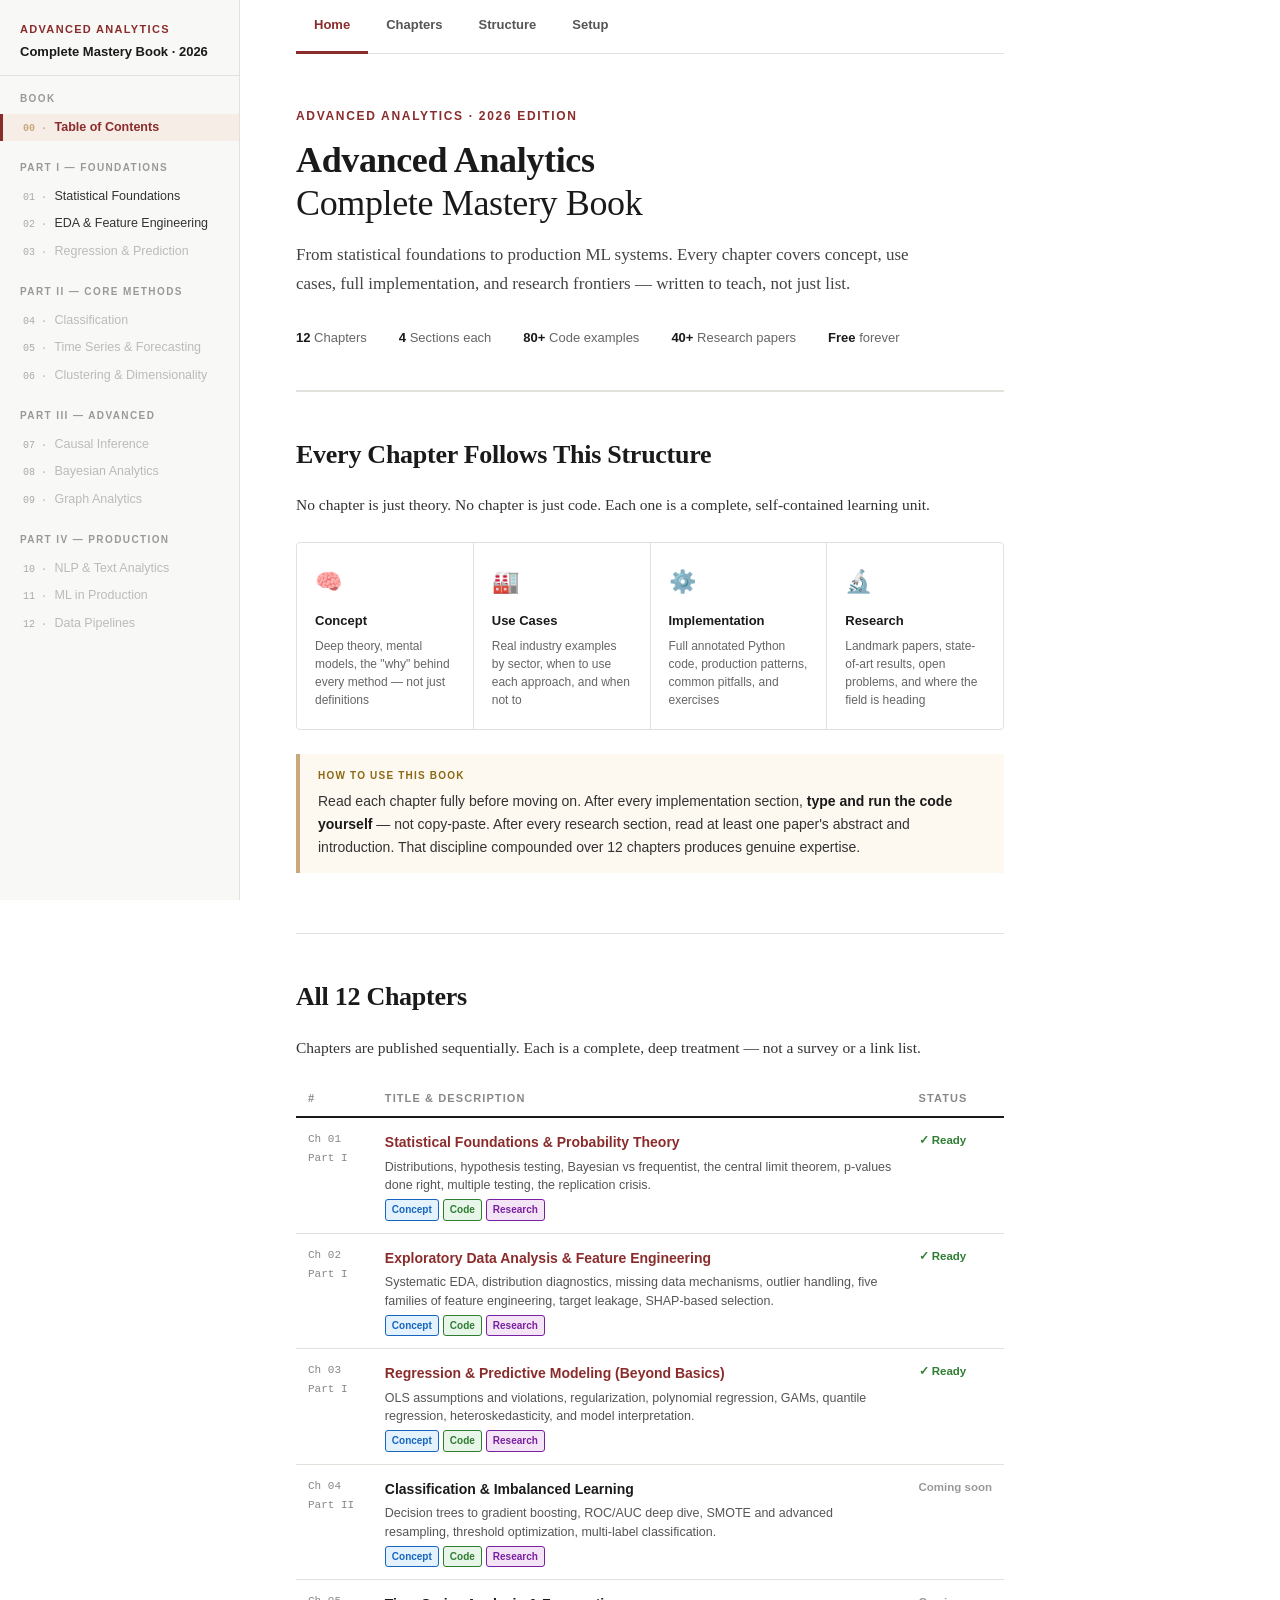
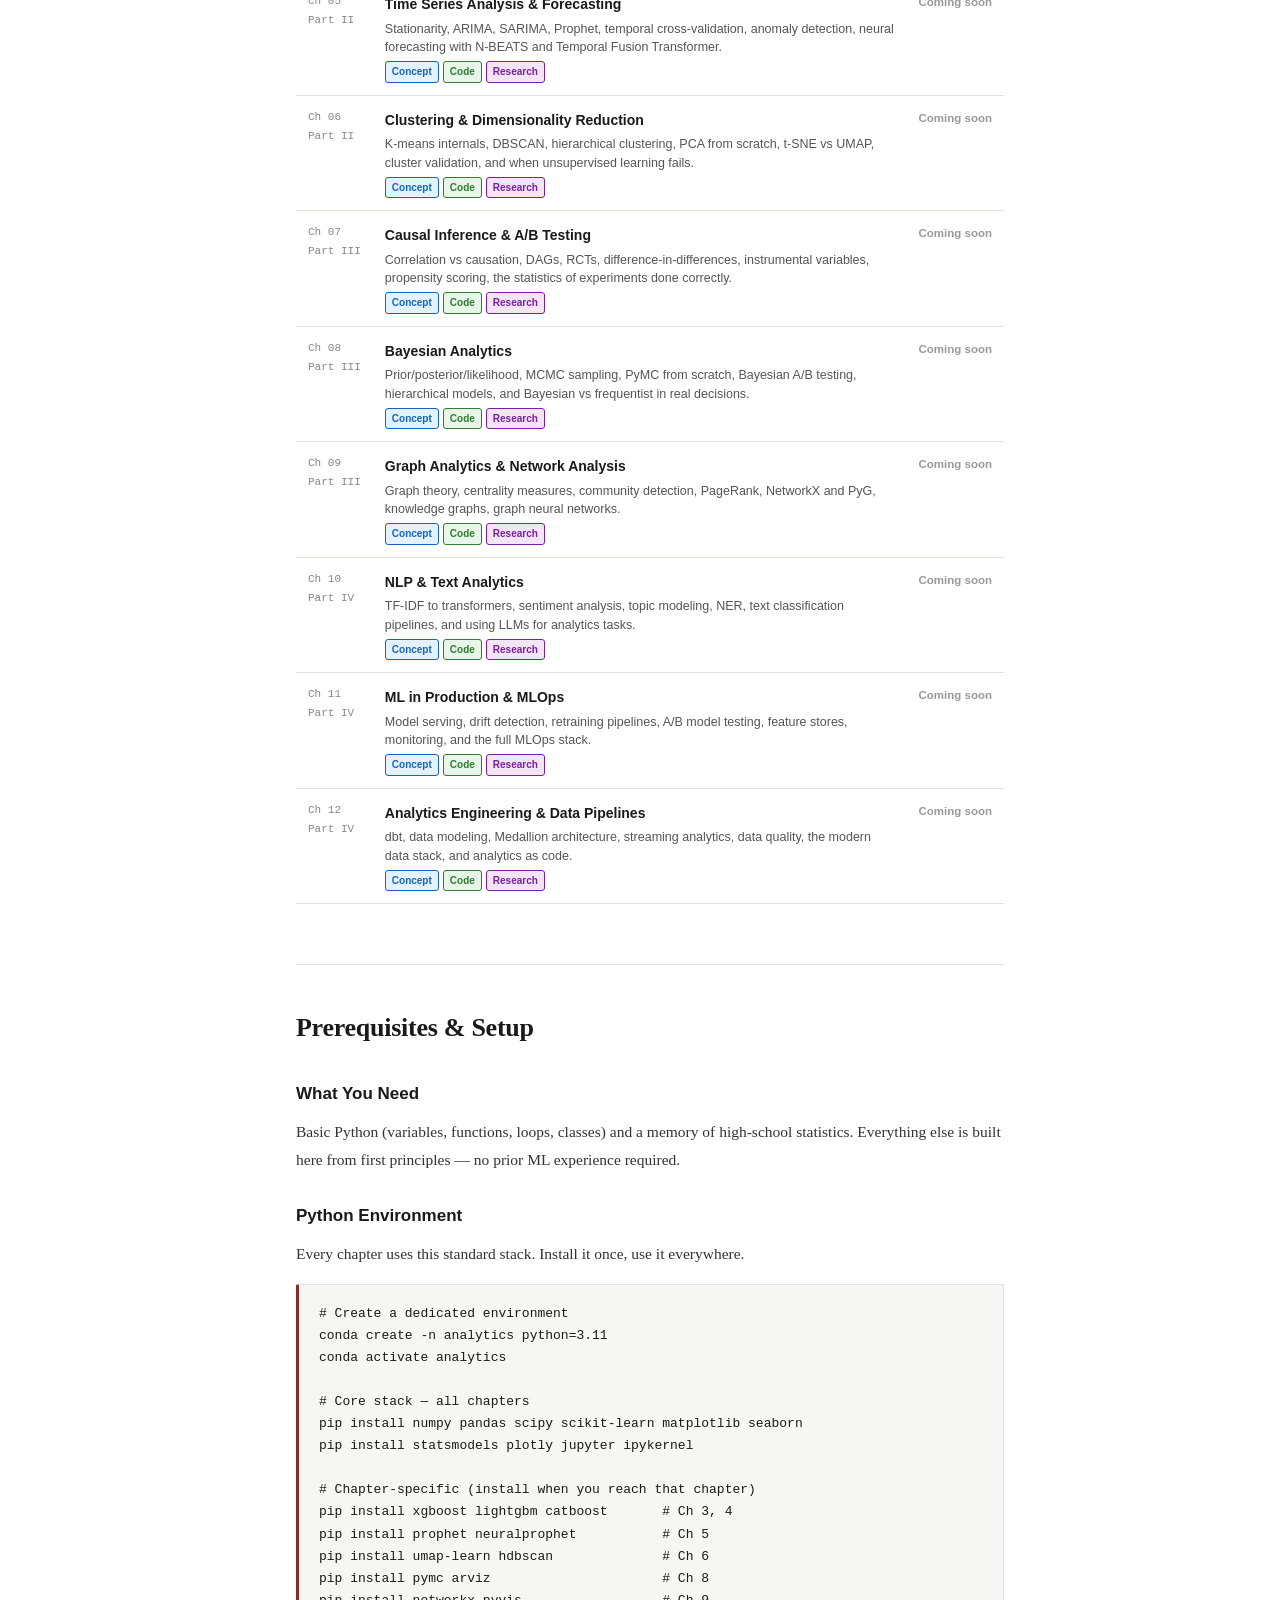
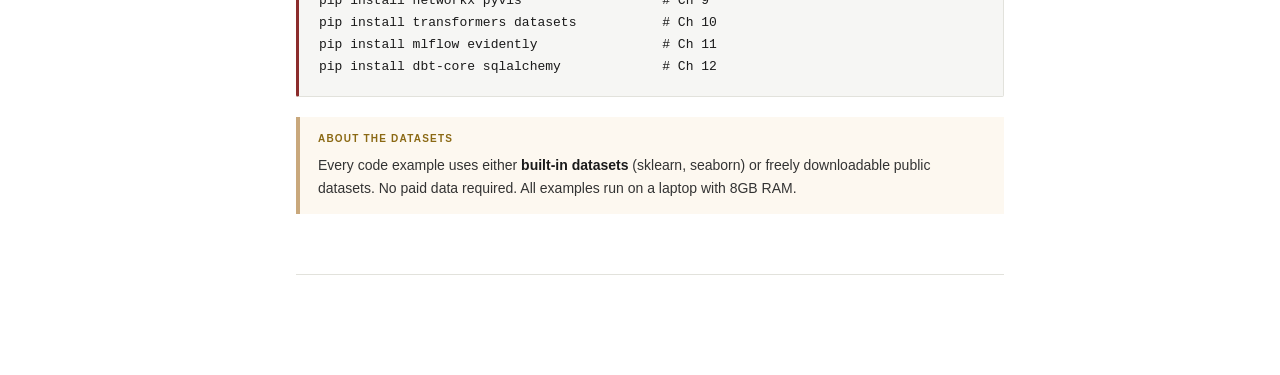
==== commit ab4bf1e6: "Add files via upload" ====
--- a/index.html
+++ b/index.html
@@ -459,11 +459,11 @@
         <tr>
           <td class="ch-num">Ch 03<br>Part I</td>
           <td>
-            <div class="ch-title">Regression &amp; Predictive Modeling (Beyond Basics)</div>
+            <div class="ch-title"><a href="ch03.html">Regression &amp; Predictive Modeling (Beyond Basics)</a></div>
             <div class="ch-desc">OLS assumptions and violations, regularization, polynomial regression, GAMs, quantile regression, heteroskedasticity, and model interpretation.</div>
             <div class="ch-tags"><span class="tag tag-c">Concept</span><span class="tag tag-i">Code</span><span class="tag tag-r">Research</span></div>
           </td>
-          <td class="ch-status status-soon">Coming soon</td>
+          <td class="ch-status status-ready">&#10003; Ready</td>
         </tr>
         <tr>
           <td class="ch-num">Ch 04<br>Part II</td>
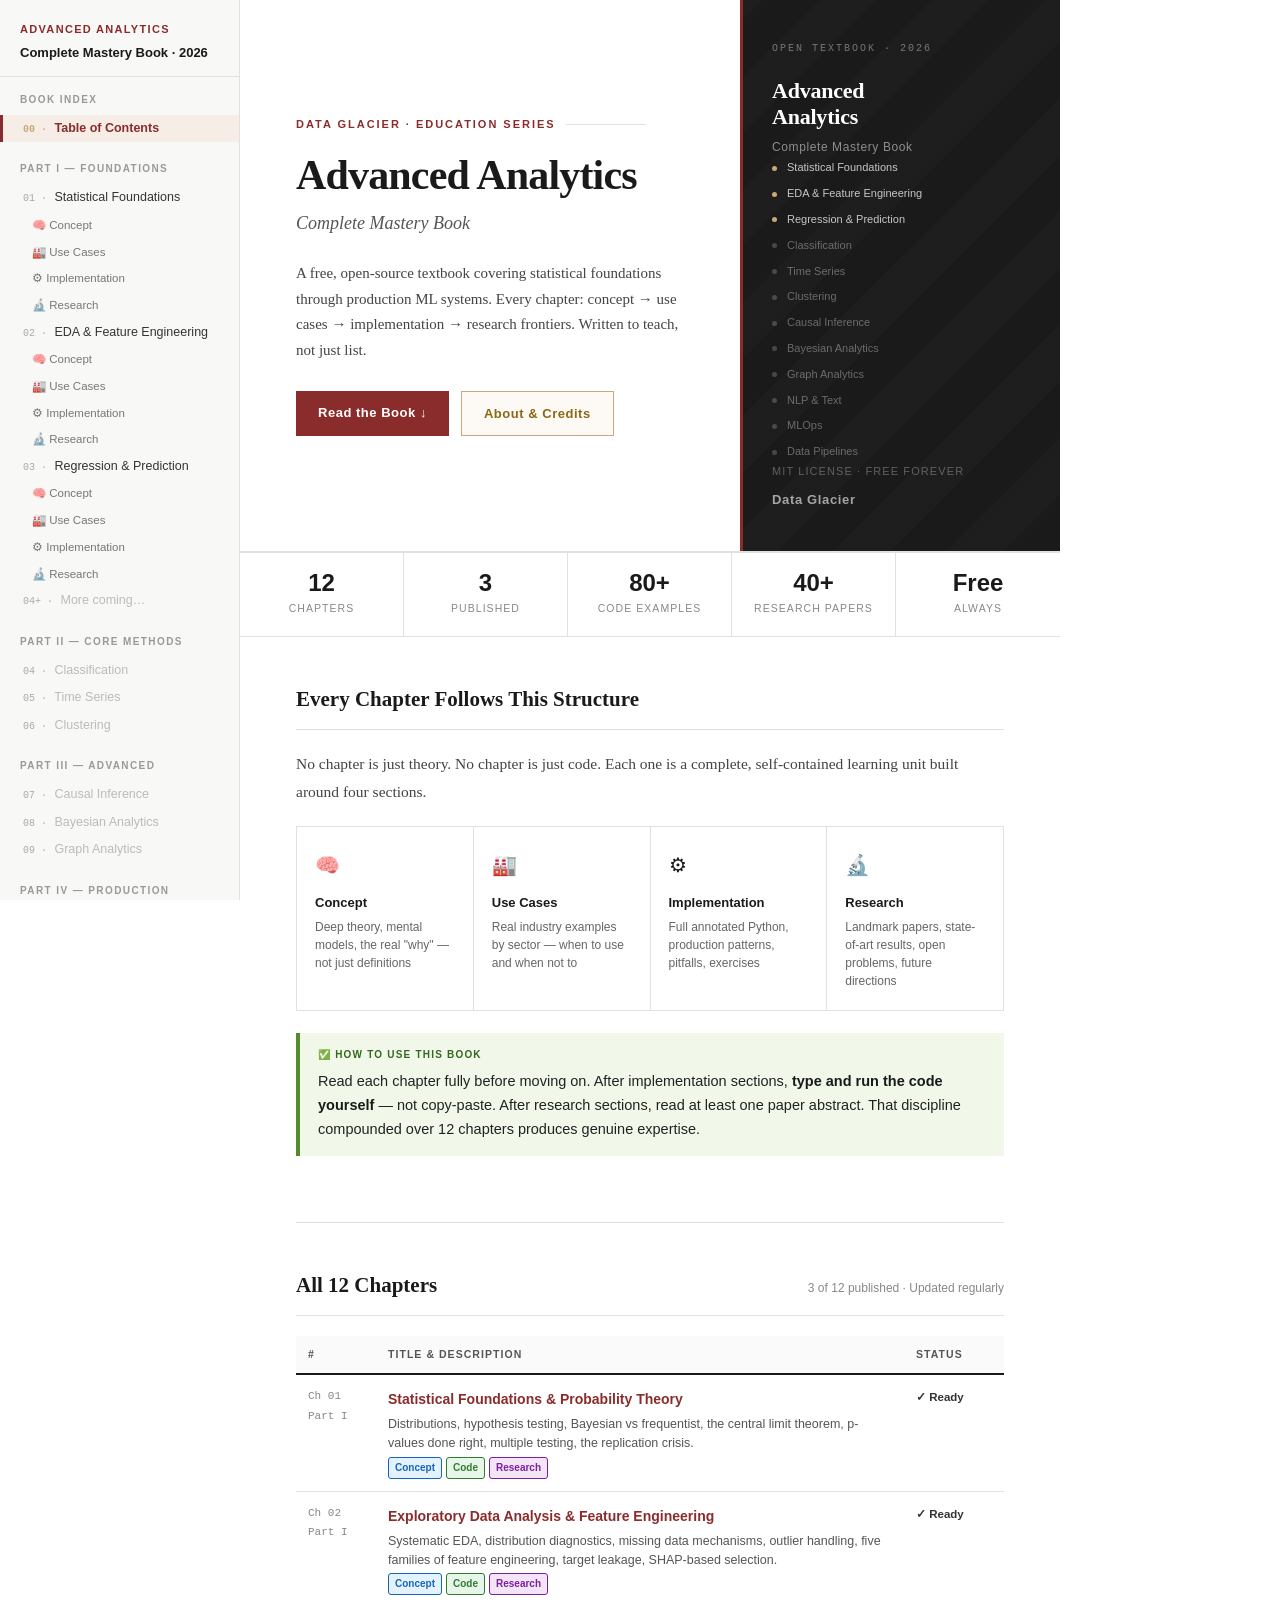
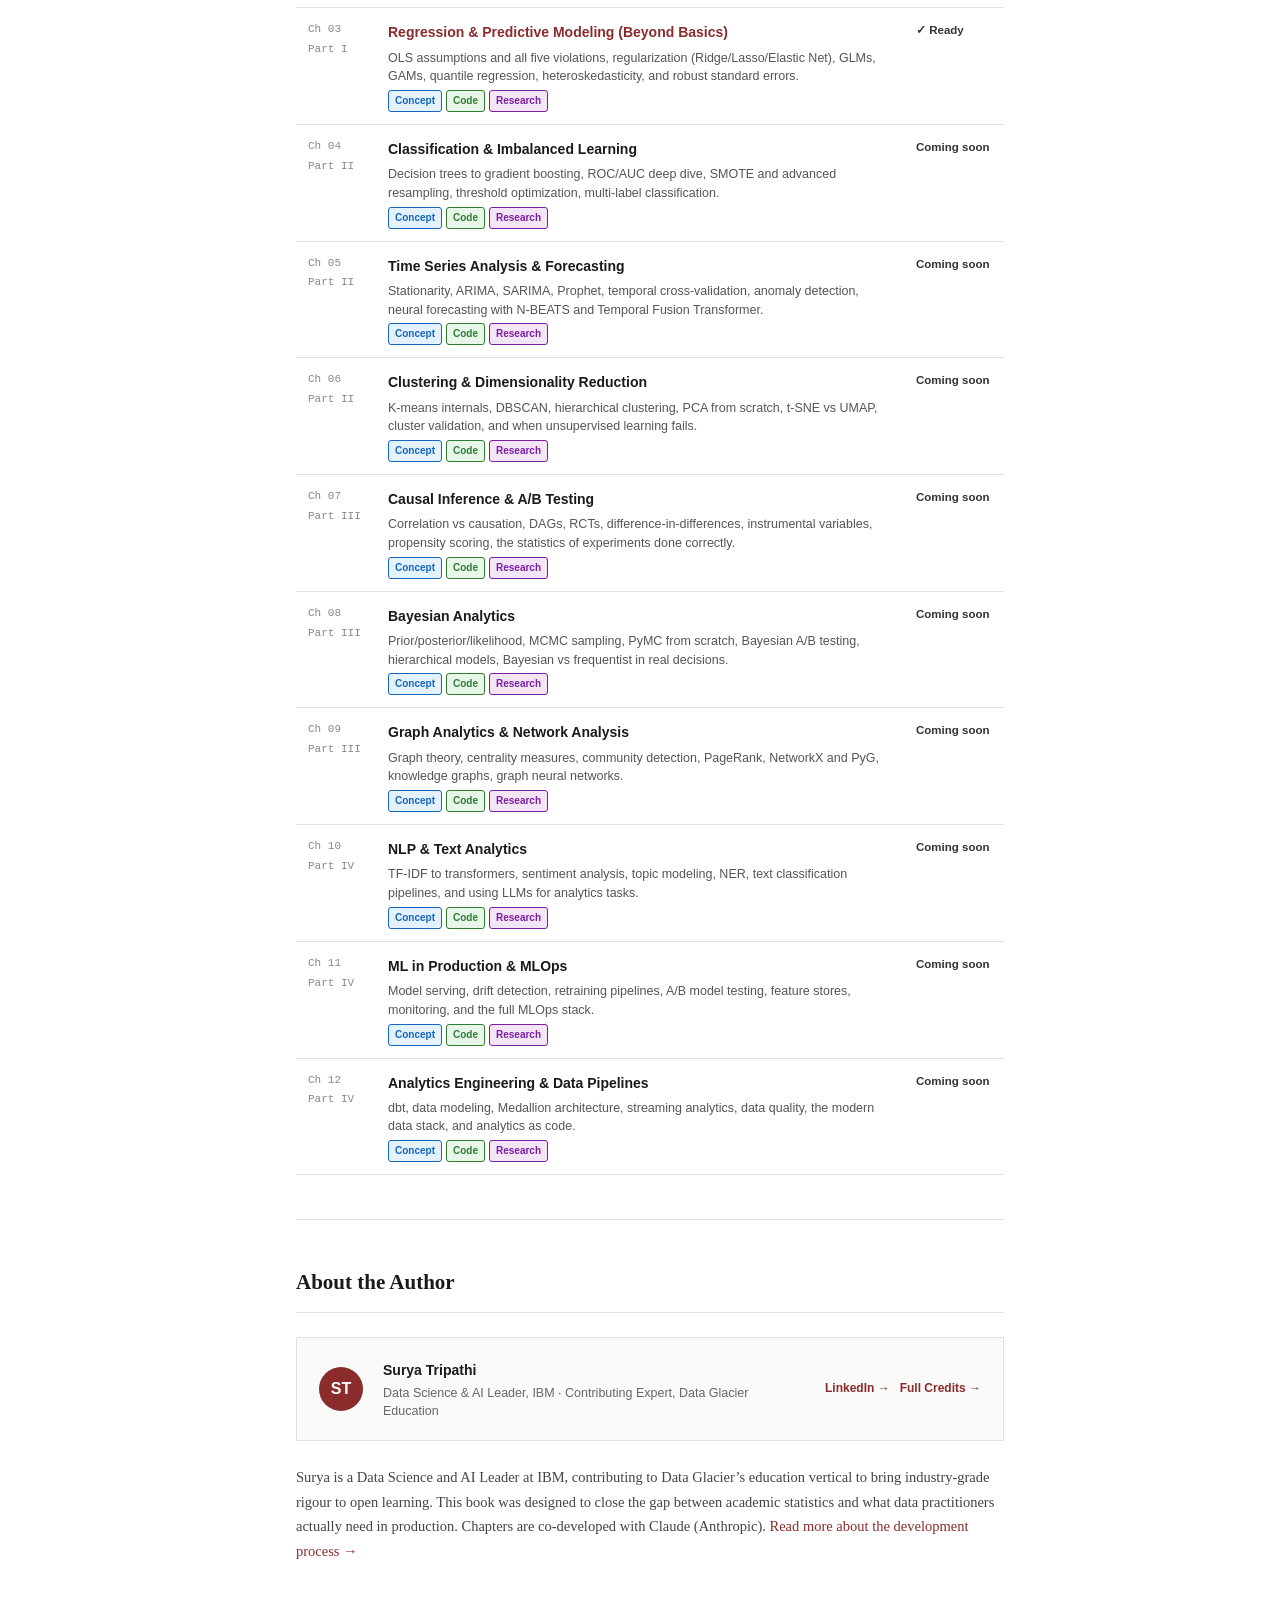
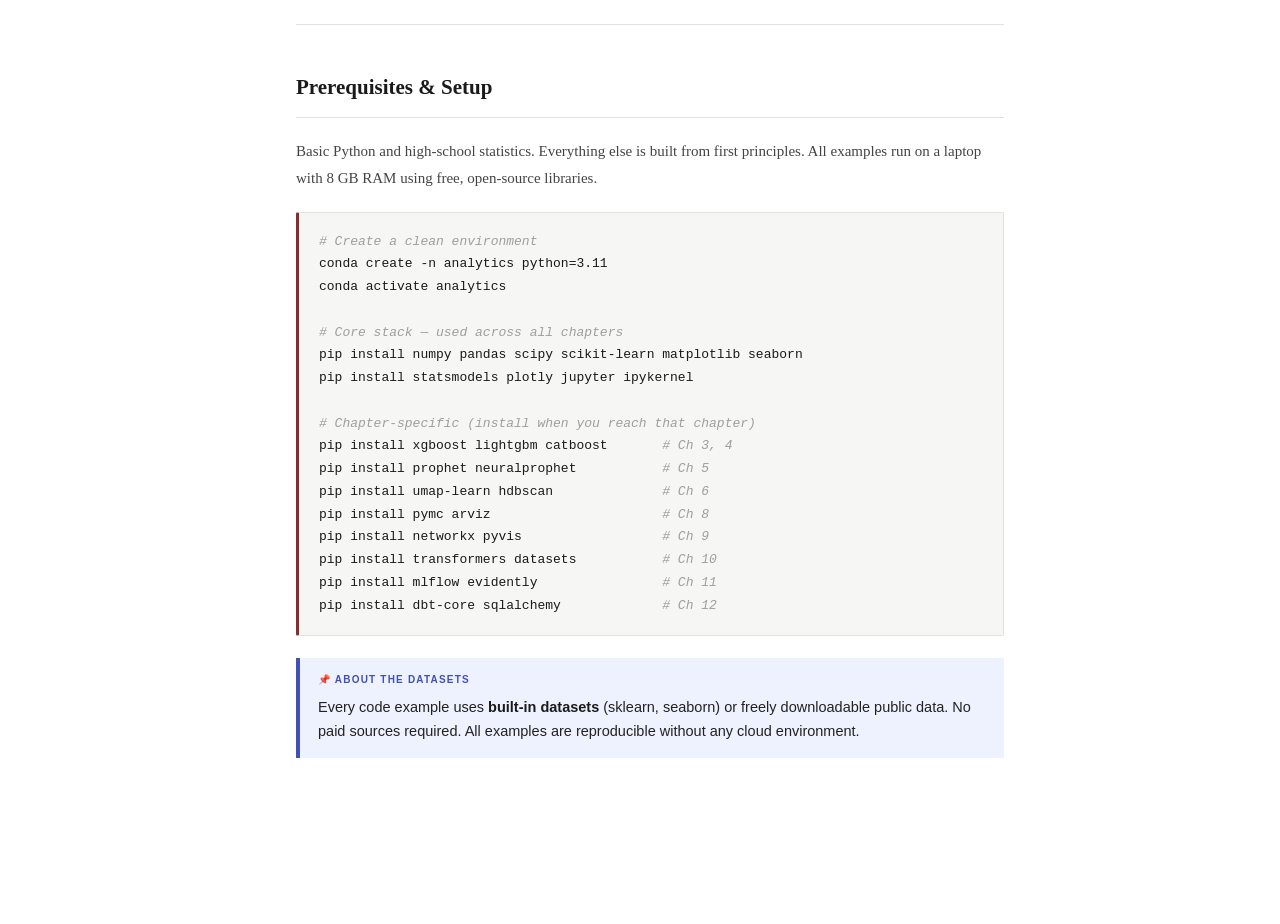
==== commit 0ee1d5bf: "Add files via upload" ====
--- a/index.html
+++ b/index.html
@@ -3,438 +3,649 @@
 <head>
 <meta charset="UTF-8">
 <meta name="viewport" content="width=device-width, initial-scale=1.0">
-<title>Advanced Analytics — Complete Mastery Book</title>
+<meta name="color-scheme" content="light">
+<title>Advanced Analytics &mdash; Complete Mastery Book</title>
 <style>
-/* ── RESET & BASE ─────────────────────────────────────────── */
+/* Shared chapter styles — Stanford-inspired clean academic design */
 *, *::before, *::after { box-sizing: border-box; margin: 0; padding: 0; }
-html { scroll-behavior: smooth; font-size: 16px; }
+html { scroll-behavior: smooth; }
 body {
   font-family: 'Georgia', 'Times New Roman', serif;
   background: #FFFFFF;
   color: #1a1a1a;
-  line-height: 1.75;
-}
-
-/* ── LAYOUT ───────────────────────────────────────────────── */
+  line-height: 1.8;
+  font-size: 16.5px;
+}
 .site-wrap { display: flex; min-height: 100vh; }
 
-/* ── SIDEBAR ──────────────────────────────────────────────── */
+/* SIDEBAR */
 #sidebar {
-  width: 240px;
-  flex-shrink: 0;
-  background: #F8F8F6;
-  border-right: 1px solid #E2E2DC;
-  position: fixed;
-  top: 0; left: 0;
-  height: 100vh;
-  overflow-y: auto;
-  padding: 0;
-  z-index: 100;
-}
-.sb-logo {
-  padding: 20px 20px 14px;
-  border-bottom: 1px solid #E2E2DC;
-}
-.sb-logo .site-name {
-  font-family: sans-serif;
-  font-size: 11px;
-  font-weight: 700;
-  letter-spacing: 0.12em;
-  text-transform: uppercase;
-  color: #8B2C2C;
-  margin-bottom: 4px;
-}
-.sb-logo .course-name {
-  font-size: 13px;
-  font-family: sans-serif;
-  font-weight: 600;
-  color: #1a1a1a;
-  line-height: 1.4;
-}
+  width: 240px; flex-shrink: 0; background: #F8F8F6;
+  border-right: 1px solid #E2E2DC; position: fixed;
+  top: 0; left: 0; height: 100vh; overflow-y: auto; z-index: 100;
+}
+.sb-logo { padding: 20px 20px 14px; border-bottom: 1px solid #E2E2DC; }
+.sb-logo .site-name { font-family: sans-serif; font-size: 11px; font-weight: 700; letter-spacing: 0.12em; text-transform: uppercase; color: #8B2C2C; margin-bottom: 4px; }
+.sb-logo .course-name { font-size: 13px; font-family: sans-serif; font-weight: 600; color: #1a1a1a; line-height: 1.4; }
 .nav-group { padding: 14px 0 4px; }
-.nav-group-label {
-  padding: 0 20px 6px;
-  font-size: 10px;
-  font-family: sans-serif;
-  font-weight: 700;
-  text-transform: uppercase;
-  letter-spacing: 0.14em;
-  color: #999;
-}
-.nav-link {
-  display: block;
-  padding: 5px 20px;
-  font-size: 12.5px;
-  font-family: sans-serif;
-  color: #333;
-  text-decoration: none;
-  border-left: 3px solid transparent;
-  transition: all 0.12s;
-  line-height: 1.4;
-}
+.nav-group-label { padding: 0 20px 6px; font-size: 10px; font-family: sans-serif; font-weight: 700; text-transform: uppercase; letter-spacing: 0.14em; color: #999; }
+.nav-link { display: block; padding: 5px 20px; font-size: 12.5px; font-family: sans-serif; color: #333; text-decoration: none; border-left: 3px solid transparent; transition: all 0.12s; line-height: 1.4; }
 .nav-link:hover { color: #8B2C2C; background: #F0EDE8; border-left-color: #C9A87C; }
 .nav-link.active { color: #8B2C2C; border-left-color: #8B2C2C; background: #F5EDE6; font-weight: 600; }
-.nav-link.locked { color: #bbb; cursor: default; }
-.nav-link.locked:hover { color: #bbb; background: none; border-left-color: transparent; }
+.nav-link.locked { color: #bbb; cursor: default; pointer-events: none; }
 .nav-link .ch { color: #aaa; margin-right: 4px; font-family: 'Courier New', monospace; font-size: 10px; }
 .nav-link.active .ch { color: #C9A87C; }
-
-/* ── MAIN ─────────────────────────────────────────────────── */
-#main {
-  margin-left: 240px;
-  flex: 1;
-  max-width: 820px;
-  padding: 0 56px 100px;
-}
-
-/* ── TOP NAV (like Stanford) ──────────────────────────────── */
-.top-nav {
-  border-bottom: 1px solid #E2E2DC;
-  padding: 0;
-  display: flex;
-  gap: 0;
-  background: #fff;
-}
-.top-nav a {
-  padding: 14px 18px;
-  font-size: 13px;
-  font-family: sans-serif;
-  font-weight: 600;
-  color: #555;
-  text-decoration: none;
-  border-bottom: 3px solid transparent;
-  margin-bottom: -1px;
-  transition: color 0.12s;
-}
+.nav-sub { display: block; padding: 3px 20px 3px 32px; font-size: 11.5px; font-family: sans-serif; color: #777; text-decoration: none; transition: color 0.12s; }
+.nav-sub:hover { color: #8B2C2C; }
+
+/* MAIN */
+#main { margin-left: 240px; flex: 1; max-width: 820px; padding: 0 56px 100px; }
+
+/* TOP NAV */
+.top-nav { border-bottom: 1px solid #E2E2DC; display: flex; gap: 0; }
+.top-nav a { padding: 13px 16px; font-size: 13px; font-family: sans-serif; font-weight: 600; color: #555; text-decoration: none; border-bottom: 3px solid transparent; margin-bottom: -1px; transition: color 0.12s; }
 .top-nav a:hover { color: #8B2C2C; }
 .top-nav a.current { color: #8B2C2C; border-bottom-color: #8B2C2C; }
 
-/* ── HERO ─────────────────────────────────────────────────── */
-.hero {
-  padding: 52px 0 40px;
-  border-bottom: 2px solid #E2E2DC;
-}
-.hero .kicker {
-  font-size: 12px;
-  font-family: sans-serif;
-  font-weight: 700;
-  letter-spacing: 0.14em;
-  text-transform: uppercase;
-  color: #8B2C2C;
-  margin-bottom: 12px;
-}
-.hero h1 {
-  font-size: 36px;
-  font-weight: 400;
-  line-height: 1.2;
-  color: #1a1a1a;
-  margin-bottom: 16px;
-  letter-spacing: -0.01em;
-}
-.hero h1 strong { font-weight: 700; }
-.hero .tagline {
-  font-size: 17px;
-  color: #444;
-  max-width: 620px;
-  line-height: 1.7;
-  margin-bottom: 28px;
-}
-.hero-meta {
-  display: flex;
-  gap: 32px;
-  font-family: sans-serif;
-  font-size: 13px;
-  color: #666;
-  flex-wrap: wrap;
-}
-.hero-meta strong { color: #1a1a1a; }
-
-/* ── SECTION ──────────────────────────────────────────────── */
-.section {
-  padding: 40px 0;
-  border-bottom: 1px solid #E2E2DC;
-}
-.section h2 {
-  font-size: 26px;
-  font-weight: 700;
-  color: #1a1a1a;
-  margin-bottom: 14px;
-  letter-spacing: -0.01em;
-}
-.section h3 {
-  font-size: 17px;
-  font-weight: 700;
-  color: #1a1a1a;
-  margin: 28px 0 10px;
-  font-family: sans-serif;
-}
-.section p { margin-bottom: 14px; color: #333; font-size: 15.5px; }
-.section strong { color: #1a1a1a; }
-
-/* ── PATTERN GRID ─────────────────────────────────────────── */
-.pattern-grid {
-  display: grid;
-  grid-template-columns: repeat(4, 1fr);
-  gap: 1px;
-  background: #E2E2DC;
-  border: 1px solid #E2E2DC;
-  border-radius: 4px;
-  overflow: hidden;
-  margin: 24px 0;
-}
-.pattern-cell {
-  background: #fff;
-  padding: 20px 18px;
-}
-.pattern-cell .icon { font-size: 22px; margin-bottom: 8px; }
-.pattern-cell .label {
-  font-size: 13px;
-  font-weight: 700;
-  font-family: sans-serif;
-  color: #1a1a1a;
-  margin-bottom: 4px;
-}
-.pattern-cell .desc {
-  font-size: 12px;
-  color: #666;
-  font-family: sans-serif;
-  line-height: 1.5;
-}
-
-/* ── CHAPTER TABLE (like Stanford schedule) ──────────────── */
-.ch-table {
-  width: 100%;
-  border-collapse: collapse;
-  margin: 20px 0;
-  font-family: sans-serif;
-  font-size: 14px;
-}
-.ch-table thead th {
-  text-align: left;
-  padding: 8px 12px;
-  font-size: 11px;
-  text-transform: uppercase;
-  letter-spacing: 0.1em;
-  color: #888;
-  border-bottom: 2px solid #1a1a1a;
-  font-weight: 700;
-}
-.ch-table tbody td {
-  padding: 12px 12px;
-  border-bottom: 1px solid #E2E2DC;
-  vertical-align: top;
-  color: #333;
-}
-.ch-table tbody tr:hover td { background: #FAFAF8; }
-.ch-table .ch-num {
-  font-family: 'Courier New', monospace;
-  font-size: 11px;
-  color: #888;
-  white-space: nowrap;
-}
-.ch-table .ch-title { font-weight: 600; color: #1a1a1a; }
-.ch-table .ch-title a {
-  color: #8B2C2C;
-  text-decoration: none;
-}
-.ch-table .ch-title a:hover { text-decoration: underline; }
-.ch-table .ch-desc { font-size: 12.5px; color: #555; margin-top: 3px; line-height: 1.5; }
-.ch-table .ch-status {
-  white-space: nowrap;
-  font-size: 11.5px;
-  font-weight: 600;
-}
-.ch-table .status-ready { color: #2E7D32; }
-.ch-table .status-soon  { color: #999; }
-.ch-table .ch-tags { display: flex; gap: 4px; flex-wrap: wrap; margin-top: 4px; }
-.ch-table .tag {
-  font-size: 10px;
-  padding: 1px 6px;
-  border-radius: 3px;
-  font-weight: 600;
-  border: 1px solid;
-}
-.tag-c { color: #1565C0; border-color: #90CAF9; background: #E3F2FD; }
-.tag-i { color: #2E7D32; border-color: #A5D6A7; background: #E8F5E9; }
-.tag-r { color: #7B1FA2; border-color: #CE93D8; background: #F3E5F5; }
-
-/* ── CALLOUT ──────────────────────────────────────────────── */
-.callout {
-  border-left: 4px solid #C9A87C;
-  background: #FDF8F0;
-  padding: 14px 18px;
-  margin: 20px 0;
-  font-family: sans-serif;
-  font-size: 14px;
-  color: #333;
-  line-height: 1.65;
-}
-.callout strong { color: #1a1a1a; }
-.callout .callout-label {
-  font-size: 10px;
-  text-transform: uppercase;
-  letter-spacing: 0.12em;
-  font-weight: 700;
-  color: #8B6914;
-  margin-bottom: 6px;
-  display: block;
-}
-
-/* ── CODE BLOCK ───────────────────────────────────────────── */
-pre {
-  background: #F6F6F4;
-  border: 1px solid #E2E2DC;
-  border-left: 3px solid #8B2C2C;
-  padding: 18px 20px;
-  border-radius: 2px;
-  overflow-x: auto;
-  font-family: 'Courier New', 'Menlo', monospace;
-  font-size: 13px;
-  line-height: 1.7;
-  color: #1a1a1a;
-  margin: 16px 0;
-}
-code {
-  background: #F0EDE8;
-  padding: 1px 5px;
-  border-radius: 2px;
-  font-family: 'Courier New', monospace;
-  font-size: 13px;
-  color: #8B2C2C;
-}
-pre code { background: none; padding: 0; color: inherit; }
-
-/* ── MOBILE ───────────────────────────────────────────────── */
+/* CHAPTER HERO */
+.ch-hero { padding: 44px 0 32px; border-bottom: 2px solid #E2E2DC; }
+.ch-hero .eyebrow { display: flex; align-items: center; gap: 12px; margin-bottom: 14px; font-family: sans-serif; }
+.ch-hero .part-tag { font-size: 11px; letter-spacing: 0.14em; text-transform: uppercase; color: #888; font-weight: 700; }
+.ch-hero .ch-tag { font-size: 11px; letter-spacing: 0.1em; text-transform: uppercase; color: #8B2C2C; font-weight: 700; background: #FDF0EE; padding: 2px 8px; border-radius: 2px; border: 1px solid #F0C4BC; }
+.ch-hero h1 { font-size: 32px; font-weight: 400; line-height: 1.2; color: #1a1a1a; margin-bottom: 14px; letter-spacing: -0.01em; }
+.ch-hero h1 strong { font-weight: 700; }
+.ch-hero .ch-desc { font-size: 16px; color: #444; max-width: 640px; line-height: 1.7; margin-bottom: 22px; }
+.ch-hero .ch-meta { display: flex; gap: 24px; font-family: sans-serif; font-size: 13px; color: #666; flex-wrap: wrap; }
+.ch-hero .ch-meta strong { color: #8B2C2C; }
+
+/* SECTION BANNER */
+.section-banner { margin: 40px 0 24px; padding: 14px 18px; display: flex; align-items: center; gap: 14px; border-left: 4px solid; font-family: sans-serif; }
+.section-banner .s-num { font-size: 10px; text-transform: uppercase; letter-spacing: 0.14em; font-weight: 700; margin-bottom: 3px; }
+.section-banner .s-title { font-size: 15px; font-weight: 700; color: #1a1a1a; }
+.section-banner .s-icon { font-size: 20px; }
+.sb-concept { background: #F0F4FF; border-color: #3F51B5; }
+.sb-concept .s-num { color: #3F51B5; }
+.sb-usecases { background: #F0FAF4; border-color: #2E7D32; }
+.sb-usecases .s-num { color: #2E7D32; }
+.sb-impl { background: #F0F9FF; border-color: #0277BD; }
+.sb-impl .s-num { color: #0277BD; }
+.sb-research { background: #FFF8E1; border-color: #F57F17; }
+.sb-research .s-num { color: #F57F17; }
+
+/* HEADINGS */
+h2 { font-size: 24px; font-weight: 700; color: #1a1a1a; margin: 40px 0 12px; border-bottom: 1px solid #E2E2DC; padding-bottom: 8px; }
+h3 { font-size: 19px; font-weight: 700; color: #1a1a1a; margin: 34px 0 12px; }
+h4 { font-size: 13px; font-weight: 700; font-family: sans-serif; text-transform: uppercase; letter-spacing: 0.1em; color: #8B2C2C; margin: 26px 0 8px; }
+h5 { font-size: 15.5px; font-weight: 700; font-family: sans-serif; color: #1a1a1a; margin: 20px 0 8px; }
+
+/* PROSE */
+p { margin-bottom: 16px; color: #222; }
+strong { color: #1a1a1a; font-weight: 700; }
+em { color: #555; font-style: italic; }
+a { color: #8B2C2C; text-decoration: none; }
+a:hover { text-decoration: underline; }
+ul, ol { padding-left: 24px; margin-bottom: 16px; }
+li { margin-bottom: 7px; color: #333; }
+li strong { color: #1a1a1a; }
+
+/* CALLOUTS */
+.callout { border-left: 4px solid; padding: 14px 18px; margin: 22px 0; font-family: sans-serif; font-size: 14.5px; line-height: 1.65; }
+.callout p { font-size: 14.5px !important; margin-bottom: 8px !important; }
+.callout p:last-child { margin-bottom: 0 !important; }
+.callout ul { margin-bottom: 0; }
+.callout li { font-size: 14px; margin-bottom: 6px; }
+.callout .cl { font-size: 10px; text-transform: uppercase; letter-spacing: 0.12em; font-weight: 700; display: block; margin-bottom: 7px; }
+.callout-concept { background: #EEF2FF; border-color: #3F51B5; }
+.callout-concept .cl { color: #3F51B5; }
+.callout-analogy { background: #FFF8E1; border-color: #F9A825; }
+.callout-analogy .cl { color: #F57F17; }
+.callout-warning { background: #FFF3E0; border-color: #E64A19; }
+.callout-warning .cl { color: #BF360C; }
+.callout-tip { background: #F1F8E9; border-color: #558B2F; }
+.callout-tip .cl { color: #33691E; }
+.callout-key { background: #E0F7FA; border-color: #00838F; }
+.callout-key .cl { color: #00696F; }
+.callout-research { background: #FFF8E1; border-color: #F57F17; }
+.callout-research .cl { color: #E65100; }
+
+/* CODE */
+pre { background: #F6F6F4; border: 1px solid #E2E2DC; border-left: 3px solid #8B2C2C; padding: 18px 20px; border-radius: 2px; overflow-x: auto; font-family: 'Courier New', 'Menlo', monospace; font-size: 13px; line-height: 1.75; color: #1a1a1a; margin: 14px 0 20px; }
+pre code { background: none !important; border: none !important; color: inherit !important; padding: 0 !important; font-size: inherit !important; }
+code { background: #F0EDE8; padding: 1px 5px; border-radius: 2px; font-family: 'Courier New', monospace; font-size: 13px; color: #8B2C2C; border: 1px solid #E8E0D8; }
+.code-label { font-family: sans-serif; font-size: 10.5px; text-transform: uppercase; letter-spacing: 0.12em; color: #888; margin-bottom: -8px; padding-top: 10px; display: flex; align-items: center; gap: 6px; }
+.code-label::before { content: ''; display: inline-block; width: 10px; height: 2px; background: #8B2C2C; }
+
+/* SYNTAX */
+.kw { color: #7B1FA2; } .fn { color: #1565C0; } .st { color: #2E7D32; }
+.nu { color: #E65100; } .cm { color: #9E9E9E; font-style: italic; }
+.cl2 { color: #006064; } .dc { color: #00838F; }
+
+/* FORMULA */
+.formula { background: #FAFAFA; border: 1px solid #E2E2DC; border-left: 3px solid #333; padding: 18px 22px; margin: 18px 0; font-family: 'Courier New', monospace; font-size: 14px; color: #1a1a1a; line-height: 2.2; overflow-x: auto; }
+.formula .f-label { font-size: 10px; text-transform: uppercase; letter-spacing: 0.12em; color: #888; display: block; margin-bottom: 8px; font-family: sans-serif; text-align: left; }
+
+/* DIAGRAM */
+.diagram { background: #F8F8F6; border: 1px solid #E2E2DC; border-left: 3px solid #555; padding: 20px 22px; font-family: 'Courier New', monospace; font-size: 12.5px; line-height: 1.88; overflow-x: auto; margin: 18px 0; color: #333; }
+.dl { color: #8B2C2C; font-weight: 700; } .db { color: #2E7D32; font-weight: 600; }
+.dd { color: #1565C0; } .dv { color: #6A1B9A; }
+
+/* TABLES */
+.tbl-wrap { overflow-x: auto; margin: 18px 0; }
+table { width: 100%; border-collapse: collapse; font-family: sans-serif; font-size: 13.5px; }
+th { text-align: left; padding: 9px 12px; font-size: 11px; text-transform: uppercase; letter-spacing: 0.1em; color: #555; border-bottom: 2px solid #1a1a1a; font-weight: 700; background: #FAFAFA; }
+td { padding: 10px 12px; border-bottom: 1px solid #E2E2DC; color: #333; vertical-align: top; }
+td strong { color: #8B2C2C; }
+td code { font-size: 12px; }
+tr:hover td { background: #FAFAF8; }
+
+/* QUIZ */
+.quiz { background: #FFFBF0; border: 1px solid #E8D8A0; padding: 20px 22px; margin: 28px 0; font-family: sans-serif; }
+.quiz .q-title { font-size: 10px; text-transform: uppercase; letter-spacing: 0.12em; font-weight: 700; color: #8B6914; margin-bottom: 12px; display: block; }
+.quiz ol { padding-left: 20px; }
+.quiz li { color: #333; font-size: 14px; margin-bottom: 10px; line-height: 1.6; }
+.quiz .hint { margin-top: 14px; font-size: 12.5px; color: #888; font-style: italic; border-top: 1px solid #E8D8A0; padding-top: 12px; }
+
+/* STEPS */
+.steps { margin: 18px 0; }
+.step { display: flex; gap: 16px; margin-bottom: 20px; align-items: flex-start; }
+.step-n { min-width: 26px; height: 26px; border-radius: 50%; background: #8B2C2C; color: #fff; display: flex; align-items: center; justify-content: center; font-size: 12px; font-weight: 700; font-family: sans-serif; flex-shrink: 0; margin-top: 2px; }
+.step-body strong { display: block; font-family: sans-serif; font-size: 15px; color: #1a1a1a; margin-bottom: 4px; }
+.step-body p { color: #444; font-size: 14.5px; margin-bottom: 0; }
+
+/* COMPARE */
+.compare { display: grid; grid-template-columns: 1fr 1fr; gap: 14px; margin: 18px 0; }
+.compare-box { background: #FAFAFA; border: 1px solid #E2E2DC; padding: 16px 18px; }
+.compare-box h5 { margin-top: 0 !important; margin-bottom: 10px !important; font-family: sans-serif; }
+.compare-box ul { margin-bottom: 0; }
+.compare-box li { font-size: 13.5px; color: #444; margin-bottom: 6px; }
+
+/* PAPER */
+.paper { background: #FAFAFA; border: 1px solid #E2E2DC; border-left: 3px solid #F57F17; padding: 14px 16px; margin: 12px 0; font-family: sans-serif; }
+.paper .p-title { font-size: 14px; font-weight: 700; color: #1a1a1a; margin-bottom: 3px; }
+.paper .p-meta { font-size: 11.5px; color: #888; margin-bottom: 6px; }
+.paper .p-desc { font-size: 13px; color: #444; line-height: 1.6; }
+
+/* CHAPTER NAV */
+.ch-nav { display: flex; gap: 12px; margin-top: 48px; padding-top: 28px; border-top: 2px solid #E2E2DC; }
+.ch-nav a { flex: 1; padding: 14px 18px; background: #FAFAFA; border: 1px solid #E2E2DC; text-decoration: none; color: #333; font-family: sans-serif; font-size: 13px; transition: all 0.12s; display: block; }
+.ch-nav a:hover { border-color: #8B2C2C; color: #8B2C2C; }
+.ch-nav .nav-lbl { font-size: 10px; text-transform: uppercase; letter-spacing: 0.1em; color: #888; margin-bottom: 4px; }
+
+/* CONTENT SECTION DIVIDER */
+.content-section { padding: 44px 0; border-bottom: 1px solid #E2E2DC; }
+
+/* MOBILE */
 #menu-btn { display: none; }
 @media (max-width: 860px) {
   #sidebar { transform: translateX(-100%); transition: transform 0.25s; }
   #sidebar.open { transform: translateX(0); }
   #main { margin-left: 0; padding: 0 20px 80px; }
-  #menu-btn {
-    display: block; position: fixed; top: 12px; right: 14px; z-index: 200;
-    background: #8B2C2C; border: none; color: #fff;
-    padding: 8px 14px; border-radius: 3px; cursor: pointer;
-    font-size: 13px; font-family: sans-serif; font-weight: 700;
-  }
+  #menu-btn { display: block; position: fixed; top: 12px; right: 14px; z-index: 200; background: #8B2C2C; border: none; color: #fff; padding: 8px 14px; border-radius: 3px; cursor: pointer; font-size: 13px; font-family: sans-serif; font-weight: 700; }
+  .compare { grid-template-columns: 1fr; }
+}
+
+
+/* ── INDEX / COVER PAGE STYLES ───────────────────────────── */
+
+/* Book cover hero */
+.book-cover {
+  margin: 0 -56px;
+  padding: 0;
+  border-bottom: 2px solid #E2E2DC;
+  overflow: hidden;
+  position: relative;
+}
+
+.cover-inner {
+  display: grid;
+  grid-template-columns: 1fr 320px;
+  min-height: 420px;
+}
+
+/* Left: text content */
+.cover-text {
+  padding: 52px 48px 52px 56px;
+  background: #FFFFFF;
+  display: flex;
+  flex-direction: column;
+  justify-content: center;
+}
+.cover-text .publisher-tag {
+  font-family: sans-serif; font-size: 11px; font-weight: 700;
+  letter-spacing: 0.18em; text-transform: uppercase;
+  color: #8B2C2C; margin-bottom: 18px;
+  display: flex; align-items: center; gap: 10px;
+}
+.cover-text .publisher-tag::after {
+  content: ''; flex: 1; height: 1px; background: #E2E2DC;
+  max-width: 80px;
+}
+.cover-text h1 {
+  font-size: clamp(28px, 4vw, 42px);
+  font-weight: 700; color: #1a1a1a;
+  line-height: 1.1; letter-spacing: -0.02em;
+  margin-bottom: 8px;
+}
+.cover-text .subtitle {
+  font-size: 18px; font-weight: 400;
+  color: #555; margin-bottom: 22px;
+  font-style: italic; letter-spacing: 0;
+}
+.cover-text .cover-desc {
+  font-size: 15px; color: #444;
+  line-height: 1.7; margin-bottom: 28px;
+  max-width: 480px;
+}
+.cover-cta { display: flex; gap: 12px; flex-wrap: wrap; }
+.btn-cover-primary {
+  display: inline-block; font-family: sans-serif;
+  font-size: 13px; font-weight: 700;
+  padding: 10px 22px; background: #8B2C2C;
+  color: #fff; text-decoration: none;
+  letter-spacing: 0.04em; transition: background 0.15s;
+}
+.btn-cover-primary:hover { background: #6D2020; color: #fff; text-decoration: none; }
+.btn-cover-secondary {
+  display: inline-block; font-family: sans-serif;
+  font-size: 13px; font-weight: 600;
+  padding: 10px 22px; border: 1px solid #C9A87C;
+  color: #8B6914; text-decoration: none;
+  letter-spacing: 0.04em; transition: all 0.15s;
+  background: #FDFAF5;
+}
+.btn-cover-secondary:hover { background: #F5EFE0; text-decoration: none; }
+
+/* Right: decorative spine panel */
+.cover-spine {
+  background: #1a1a1a;
+  display: flex; flex-direction: column;
+  justify-content: space-between;
+  padding: 40px 32px;
+  position: relative;
+  overflow: hidden;
+}
+.cover-spine::before {
+  content: '';
+  position: absolute; top: 0; left: 0; right: 0; bottom: 0;
+  background: repeating-linear-gradient(
+    -45deg,
+    transparent, transparent 40px,
+    rgba(255,255,255,0.015) 40px, rgba(255,255,255,0.015) 80px
+  );
+}
+.cover-spine::after {
+  content: '';
+  position: absolute; top: 0; left: 0; width: 3px; height: 100%;
+  background: #8B2C2C;
+}
+.spine-top { position: relative; z-index: 1; }
+.spine-label {
+  font-family: 'Courier New', monospace;
+  font-size: 10px; letter-spacing: 0.2em;
+  text-transform: uppercase; color: rgba(255,255,255,0.4);
+  margin-bottom: 20px; display: block;
+}
+.spine-title {
+  font-family: Georgia, serif;
+  font-size: 22px; font-weight: 700;
+  color: #fff; line-height: 1.2;
+  letter-spacing: -0.01em;
+  margin-bottom: 6px;
+}
+.spine-sub {
+  font-family: sans-serif; font-size: 12px;
+  color: rgba(255,255,255,0.5); font-weight: 400;
+  letter-spacing: 0.05em;
+}
+.spine-chapters {
+  position: relative; z-index: 1;
+  display: flex; flex-direction: column; gap: 6px;
+}
+.spine-ch {
+  display: flex; align-items: center; gap: 10px;
+  font-family: sans-serif; font-size: 11px;
+  color: rgba(255,255,255,0.35);
+}
+.spine-ch .s-dot {
+  width: 5px; height: 5px; border-radius: 50%;
+  background: rgba(255,255,255,0.2); flex-shrink: 0;
+}
+.spine-ch.ready { color: rgba(255,255,255,0.75); }
+.spine-ch.ready .s-dot { background: #C9A87C; }
+.spine-bottom {
+  position: relative; z-index: 1;
+}
+.spine-edition {
+  font-family: sans-serif; font-size: 11px;
+  color: rgba(255,255,255,0.3); letter-spacing: 0.1em;
+  text-transform: uppercase;
+}
+.spine-dg {
+  font-family: sans-serif; font-size: 13px;
+  font-weight: 700; color: rgba(255,255,255,0.6);
+  margin-top: 6px; letter-spacing: 0.05em;
+}
+
+/* Stats strip */
+.stats-strip {
+  display: grid; grid-template-columns: repeat(5, 1fr);
+  border-bottom: 1px solid #E2E2DC;
+  margin: 0 -56px;
+}
+.stat-strip-cell {
+  padding: 18px 20px; text-align: center;
+  border-right: 1px solid #E2E2DC;
+}
+.stat-strip-cell:last-child { border-right: none; }
+.stat-strip-cell .sv {
+  font-size: 24px; font-weight: 700; color: #1a1a1a;
+  font-family: sans-serif; line-height: 1;
+}
+.stat-strip-cell .sl {
+  font-size: 10.5px; color: #888; font-family: sans-serif;
+  text-transform: uppercase; letter-spacing: 0.1em;
+  margin-top: 4px;
+}
+
+/* Section headers */
+.idx-section { padding: 44px 0; border-bottom: 1px solid #E2E2DC; }
+.idx-section:last-child { border-bottom: none; }
+.idx-section-head {
+  display: flex; align-items: baseline;
+  justify-content: space-between; margin-bottom: 20px;
+  padding-bottom: 10px; border-bottom: 1px solid #E2E2DC;
+}
+.idx-section-head h2 {
+  font-size: 21px; font-weight: 700; color: #1a1a1a;
+  margin: 0; border: none; padding: 0;
+}
+.idx-section-head .section-note {
+  font-family: sans-serif; font-size: 12px; color: #888;
+}
+
+/* Chapter table */
+.ch-table { width: 100%; border-collapse: collapse; font-family: sans-serif; font-size: 14px; }
+.ch-table thead th {
+  text-align: left; padding: 9px 12px;
+  font-size: 10.5px; text-transform: uppercase;
+  letter-spacing: 0.1em; color: #555;
+  border-bottom: 2px solid #1a1a1a; font-weight: 700;
+  background: #FAFAFA;
+}
+.ch-table tbody td {
+  padding: 12px 12px; border-bottom: 1px solid #E2E2DC;
+  color: #333; vertical-align: top;
+}
+.ch-table tbody tr:hover td { background: #FAFAF8; }
+.ch-table .ch-num {
+  font-family: 'Courier New', monospace; font-size: 11px;
+  color: #888; white-space: nowrap;
+}
+.ch-table .ch-title { font-weight: 600; color: #1a1a1a; }
+.ch-table .ch-title a { color: #8B2C2C; text-decoration: none; }
+.ch-table .ch-title a:hover { text-decoration: underline; }
+.ch-table .ch-desc { font-size: 12.5px; color: #555; margin-top: 3px; line-height: 1.5; }
+.ch-table .ch-status { white-space: nowrap; font-size: 11.5px; font-weight: 600; }
+.status-ready { color: #2E7D32; }
+.status-soon  { color: #999; }
+.ch-table .ch-tags { display: flex; gap: 4px; flex-wrap: wrap; margin-top: 4px; }
+.ch-table .tag {
+  font-size: 10px; padding: 1px 6px; border-radius: 3px;
+  font-weight: 600; border: 1px solid;
+}
+.tag-c { color: #1565C0; border-color: #90CAF9; background: #E3F2FD; }
+.tag-i { color: #2E7D32; border-color: #A5D6A7; background: #E8F5E9; }
+.tag-r { color: #7B1FA2; border-color: #CE93D8; background: #F3E5F5; }
+
+/* Pattern grid */
+.pattern-grid {
+  display: grid; grid-template-columns: repeat(4,1fr);
+  gap: 1px; background: #E2E2DC;
+  border: 1px solid #E2E2DC; margin: 20px 0;
+}
+.pattern-cell {
+  background: #fff; padding: 20px 18px;
+}
+.pattern-cell .icon { font-size: 20px; margin-bottom: 8px; }
+.pattern-cell .label {
+  font-size: 13px; font-weight: 700;
+  font-family: sans-serif; color: #1a1a1a; margin-bottom: 4px;
+}
+.pattern-cell .desc {
+  font-size: 12px; color: #666;
+  font-family: sans-serif; line-height: 1.5;
+}
+
+/* Callout */
+.callout {
+  border-left: 4px solid; padding: 14px 18px; margin: 22px 0;
+  font-family: sans-serif; font-size: 14.5px; line-height: 1.65;
+}
+.callout p { font-size: 14.5px; margin-bottom: 0; }
+.callout strong { color: #1a1a1a; }
+.callout-tip { background: #F1F8E9; border-color: #558B2F; }
+.callout-note { background: #EEF2FF; border-color: #3F51B5; }
+.callout-note .cl { color: #3F51B5; font-size: 10px; text-transform: uppercase; letter-spacing: 0.12em; font-weight: 700; display: block; margin-bottom: 7px; }
+.callout-tip .cl { color: #33691E; font-size: 10px; text-transform: uppercase; letter-spacing: 0.12em; font-weight: 700; display: block; margin-bottom: 7px; }
+
+/* Setup code */
+pre {
+  background: #F6F6F4; border: 1px solid #E2E2DC;
+  border-left: 3px solid #8B2C2C; padding: 18px 20px;
+  overflow-x: auto; font-family: 'Courier New', monospace;
+  font-size: 13px; line-height: 1.75; color: #1a1a1a; margin: 14px 0 20px;
+}
+code { background: #F0EDE8; padding: 1px 5px; border-radius: 2px; font-family: 'Courier New', monospace; font-size: 13px; color: #8B2C2C; }
+
+/* Author strip */
+.author-strip {
+  display: flex; align-items: center; gap: 20px;
+  padding: 20px 22px; background: #FAFAF8;
+  border: 1px solid #E2E2DC; margin: 24px 0;
+  font-family: sans-serif;
+}
+.author-strip .a-avatar {
+  width: 44px; height: 44px; border-radius: 50%;
+  background: #8B2C2C; flex-shrink: 0;
+  display: flex; align-items: center; justify-content: center;
+  font-size: 16px; font-weight: 700; color: #fff;
+  font-family: sans-serif;
+}
+.author-strip .a-info { flex: 1; }
+.author-strip .a-name {
+  font-size: 14px; font-weight: 700; color: #1a1a1a; margin-bottom: 2px;
+}
+.author-strip .a-title {
+  font-size: 12.5px; color: #666; line-height: 1.4;
+}
+.author-strip .a-links { display: flex; gap: 10px; }
+.author-strip .a-links a {
+  font-size: 12px; font-weight: 600; color: #8B2C2C;
+  text-decoration: none;
+}
+.author-strip .a-links a:hover { text-decoration: underline; }
+
+/* Mobile */
+#menu-btn { display: none; }
+@media (max-width: 860px) {
+  #sidebar { transform: translateX(-100%); transition: transform 0.25s; }
+  #sidebar.open { transform: translateX(0); }
+  #main { margin-left: 0; padding: 0 20px 80px; }
+  #menu-btn { display: block; position: fixed; top: 12px; right: 14px; z-index: 200; background: #8B2C2C; border: none; color: #fff; padding: 8px 14px; border-radius: 3px; cursor: pointer; font-size: 13px; font-family: sans-serif; font-weight: 700; }
+  .cover-inner { grid-template-columns: 1fr; }
+  .cover-spine { display: none; }
+  .stats-strip { grid-template-columns: repeat(3,1fr); margin: 0; }
   .pattern-grid { grid-template-columns: 1fr 1fr; }
+  .book-cover { margin: 0 -20px; }
+  .stats-strip { margin: 0 -20px; }
+  .cover-text { padding: 36px 20px; }
 }
 </style>
 </head>
 <body>
-<button id="menu-btn" onclick="document.getElementById('sidebar').classList.toggle('open')">☰ Menu</button>
-
+<button id="menu-btn" onclick="document.getElementById('sidebar').classList.toggle('open')">&#9776; Menu</button>
 <div class="site-wrap">
 
 <!-- SIDEBAR -->
 <nav id="sidebar">
   <div class="sb-logo">
     <div class="site-name">Advanced Analytics</div>
-    <div class="course-name">Complete Mastery Book · 2026</div>
-  </div>
-
+    <div class="course-name">Complete Mastery Book &middot; 2026</div>
+  </div>
+  <div class="nav-group">
+    <div class="nav-group-label">Book Index</div>
+    <a class="nav-link active" href="index.html"><span class="ch">00 &middot;</span> Table of Contents</a>
+  </div>
+  <div class="nav-group">
+    <div class="nav-group-label">Part I &mdash; Foundations</div>
+    <a class="nav-link" href="ch01.html"><span class="ch">01 &middot;</span> Statistical Foundations</a>
+    <a class="nav-sub" href="ch01.html#concept">&#129504; Concept</a>
+    <a class="nav-sub" href="ch01.html#usecases">&#127981; Use Cases</a>
+    <a class="nav-sub" href="ch01.html#implementation">&#9881; Implementation</a>
+    <a class="nav-sub" href="ch01.html#research">&#128300; Research</a>
+    <a class="nav-link" href="ch02.html"><span class="ch">02 &middot;</span> EDA &amp; Feature Engineering</a>
+    <a class="nav-sub" href="ch02.html#concept">&#129504; Concept</a>
+    <a class="nav-sub" href="ch02.html#usecases">&#127981; Use Cases</a>
+    <a class="nav-sub" href="ch02.html#implementation">&#9881; Implementation</a>
+    <a class="nav-sub" href="ch02.html#research">&#128300; Research</a>
+    <a class="nav-link" href="ch03.html"><span class="ch">03 &middot;</span> Regression &amp; Prediction</a>
+    <a class="nav-sub" href="ch03.html#concept">&#129504; Concept</a>
+    <a class="nav-sub" href="ch03.html#usecases">&#127981; Use Cases</a>
+    <a class="nav-sub" href="ch03.html#implementation">&#9881; Implementation</a>
+    <a class="nav-sub" href="ch03.html#research">&#128300; Research</a>
+    <a class="nav-link locked"><span class="ch">04+ &middot;</span> More coming&hellip;</a>
+  </div>
+  <div class="nav-group">
+    <div class="nav-group-label">Part II &mdash; Core Methods</div>
+    <a class="nav-link locked"><span class="ch">04 &middot;</span> Classification</a>
+    <a class="nav-link locked"><span class="ch">05 &middot;</span> Time Series</a>
+    <a class="nav-link locked"><span class="ch">06 &middot;</span> Clustering</a>
+  </div>
+  <div class="nav-group">
+    <div class="nav-group-label">Part III &mdash; Advanced</div>
+    <a class="nav-link locked"><span class="ch">07 &middot;</span> Causal Inference</a>
+    <a class="nav-link locked"><span class="ch">08 &middot;</span> Bayesian Analytics</a>
+    <a class="nav-link locked"><span class="ch">09 &middot;</span> Graph Analytics</a>
+  </div>
+  <div class="nav-group">
+    <div class="nav-group-label">Part IV &mdash; Production</div>
+    <a class="nav-link locked"><span class="ch">10 &middot;</span> NLP &amp; Text</a>
+    <a class="nav-link locked"><span class="ch">11 &middot;</span> MLOps</a>
+    <a class="nav-link locked"><span class="ch">12 &middot;</span> Data Pipelines</a>
+  </div>
   <div class="nav-group">
     <div class="nav-group-label">Book</div>
-    <a class="nav-link active" href="index.html"><span class="ch">00 ·</span> Table of Contents</a>
-  </div>
-
-  <div class="nav-group">
-    <div class="nav-group-label">Part I — Foundations</div>
-    <a class="nav-link" href="ch01.html"><span class="ch">01 ·</span> Statistical Foundations</a>
-    <a class="nav-link" href="ch02.html"><span class="ch">02 ·</span> EDA &amp; Feature Engineering</a>
-    <a class="nav-link locked"><span class="ch">03 ·</span> Regression &amp; Prediction</a>
-  </div>
-
-  <div class="nav-group">
-    <div class="nav-group-label">Part II — Core Methods</div>
-    <a class="nav-link locked"><span class="ch">04 ·</span> Classification</a>
-    <a class="nav-link locked"><span class="ch">05 ·</span> Time Series &amp; Forecasting</a>
-    <a class="nav-link locked"><span class="ch">06 ·</span> Clustering &amp; Dimensionality</a>
-  </div>
-
-  <div class="nav-group">
-    <div class="nav-group-label">Part III — Advanced</div>
-    <a class="nav-link locked"><span class="ch">07 ·</span> Causal Inference</a>
-    <a class="nav-link locked"><span class="ch">08 ·</span> Bayesian Analytics</a>
-    <a class="nav-link locked"><span class="ch">09 ·</span> Graph Analytics</a>
-  </div>
-
-  <div class="nav-group">
-    <div class="nav-group-label">Part IV — Production</div>
-    <a class="nav-link locked"><span class="ch">10 ·</span> NLP &amp; Text Analytics</a>
-    <a class="nav-link locked"><span class="ch">11 ·</span> ML in Production</a>
-    <a class="nav-link locked"><span class="ch">12 ·</span> Data Pipelines</a>
+    <a class="nav-link" href="about.html"><span class="ch">&#9432; &middot;</span> About &amp; Credits</a>
   </div>
 </nav>
 
 <!-- MAIN -->
 <main id="main">
 
-  <nav class="top-nav">
-    <a href="index.html" class="current">Home</a>
-    <a href="#chapters">Chapters</a>
-    <a href="#pattern">Structure</a>
-    <a href="#setup">Setup</a>
-  </nav>
-
-  <!-- HERO -->
-  <section class="hero">
-    <div class="kicker">Advanced Analytics · 2026 Edition</div>
-    <h1><strong>Advanced Analytics</strong><br>Complete Mastery Book</h1>
-    <p class="tagline">From statistical foundations to production ML systems. Every chapter covers concept, use cases, full implementation, and research frontiers — written to teach, not just list.</p>
-    <div class="hero-meta">
-      <span><strong>12</strong> Chapters</span>
-      <span><strong>4</strong> Sections each</span>
-      <span><strong>80+</strong> Code examples</span>
-      <span><strong>40+</strong> Research papers</span>
-      <span><strong>Free</strong> forever</span>
+  <!-- ── BOOK COVER ─────────────────────────────────────────── -->
+  <div class="book-cover">
+    <div class="cover-inner">
+
+      <!-- Left: text -->
+      <div class="cover-text">
+        <span class="publisher-tag">Data Glacier &middot; Education Series</span>
+        <h1>Advanced Analytics</h1>
+        <div class="subtitle">Complete Mastery Book</div>
+        <p class="cover-desc">A free, open-source textbook covering statistical foundations through production ML systems. Every chapter: concept &rarr; use cases &rarr; implementation &rarr; research frontiers. Written to teach, not just list.</p>
+        <div class="cover-cta">
+          <a class="btn-cover-primary" href="#chapters">Read the Book &darr;</a>
+          <a class="btn-cover-secondary" href="about.html">About &amp; Credits</a>
+        </div>
+      </div>
+
+      <!-- Right: spine decoration -->
+      <div class="cover-spine">
+        <div class="spine-top">
+          <span class="spine-label">Open Textbook &middot; 2026</span>
+          <div class="spine-title">Advanced<br>Analytics</div>
+          <div class="spine-sub">Complete Mastery Book</div>
+        </div>
+
+        <div class="spine-chapters">
+          <div class="spine-ch ready"><span class="s-dot"></span> Statistical Foundations</div>
+          <div class="spine-ch ready"><span class="s-dot"></span> EDA &amp; Feature Engineering</div>
+          <div class="spine-ch ready"><span class="s-dot"></span> Regression &amp; Prediction</div>
+          <div class="spine-ch"><span class="s-dot"></span> Classification</div>
+          <div class="spine-ch"><span class="s-dot"></span> Time Series</div>
+          <div class="spine-ch"><span class="s-dot"></span> Clustering</div>
+          <div class="spine-ch"><span class="s-dot"></span> Causal Inference</div>
+          <div class="spine-ch"><span class="s-dot"></span> Bayesian Analytics</div>
+          <div class="spine-ch"><span class="s-dot"></span> Graph Analytics</div>
+          <div class="spine-ch"><span class="s-dot"></span> NLP &amp; Text</div>
+          <div class="spine-ch"><span class="s-dot"></span> MLOps</div>
+          <div class="spine-ch"><span class="s-dot"></span> Data Pipelines</div>
+        </div>
+
+        <div class="spine-bottom">
+          <div class="spine-edition">MIT License &middot; Free Forever</div>
+          <div class="spine-dg">Data Glacier</div>
+        </div>
+      </div>
+
     </div>
-  </section>
-
-  <!-- CHAPTER PATTERN -->
-  <section class="section" id="pattern">
-    <h2>Every Chapter Follows This Structure</h2>
-    <p>No chapter is just theory. No chapter is just code. Each one is a complete, self-contained learning unit.</p>
-
+  </div>
+
+  <!-- ── STATS STRIP ────────────────────────────────────────── -->
+  <div class="stats-strip">
+    <div class="stat-strip-cell"><div class="sv">12</div><div class="sl">Chapters</div></div>
+    <div class="stat-strip-cell"><div class="sv">3</div><div class="sl">Published</div></div>
+    <div class="stat-strip-cell"><div class="sv">80+</div><div class="sl">Code Examples</div></div>
+    <div class="stat-strip-cell"><div class="sv">40+</div><div class="sl">Research Papers</div></div>
+    <div class="stat-strip-cell"><div class="sv">Free</div><div class="sl">Always</div></div>
+  </div>
+
+  <!-- ── CHAPTER STRUCTURE ──────────────────────────────────── -->
+  <div class="idx-section" id="structure">
+    <div class="idx-section-head">
+      <h2>Every Chapter Follows This Structure</h2>
+    </div>
+    <p style="margin-bottom:18px;color:#444;font-size:15.5px;">No chapter is just theory. No chapter is just code. Each one is a complete, self-contained learning unit built around four sections.</p>
     <div class="pattern-grid">
       <div class="pattern-cell">
-        <div class="icon">🧠</div>
+        <div class="icon">&#129504;</div>
         <div class="label">Concept</div>
-        <div class="desc">Deep theory, mental models, the "why" behind every method — not just definitions</div>
+        <div class="desc">Deep theory, mental models, the real "why" — not just definitions</div>
       </div>
       <div class="pattern-cell">
-        <div class="icon">🏭</div>
+        <div class="icon">&#127981;</div>
         <div class="label">Use Cases</div>
-        <div class="desc">Real industry examples by sector, when to use each approach, and when not to</div>
+        <div class="desc">Real industry examples by sector — when to use and when not to</div>
       </div>
       <div class="pattern-cell">
-        <div class="icon">⚙️</div>
+        <div class="icon">&#9881;</div>
         <div class="label">Implementation</div>
-        <div class="desc">Full annotated Python code, production patterns, common pitfalls, and exercises</div>
+        <div class="desc">Full annotated Python, production patterns, pitfalls, exercises</div>
       </div>
       <div class="pattern-cell">
-        <div class="icon">🔬</div>
+        <div class="icon">&#128300;</div>
         <div class="label">Research</div>
-        <div class="desc">Landmark papers, state-of-art results, open problems, and where the field is heading</div>
+        <div class="desc">Landmark papers, state-of-art results, open problems, future directions</div>
       </div>
     </div>
-
-    <div class="callout">
-      <span class="callout-label">How to use this book</span>
-      Read each chapter fully before moving on. After every implementation section, <strong>type and run the code yourself</strong> — not copy-paste. After every research section, read at least one paper's abstract and introduction. That discipline compounded over 12 chapters produces genuine expertise.
+    <div class="callout callout-tip">
+      <span class="cl">&#9989; How to use this book</span>
+      <p>Read each chapter fully before moving on. After implementation sections, <strong>type and run the code yourself</strong> — not copy-paste. After research sections, read at least one paper abstract. That discipline compounded over 12 chapters produces genuine expertise.</p>
     </div>
-  </section>
-
-  <!-- CHAPTER TABLE -->
-  <section class="section" id="chapters">
-    <h2>All 12 Chapters</h2>
-    <p>Chapters are published sequentially. Each is a complete, deep treatment — not a survey or a link list.</p>
+  </div>
+
+  <!-- ── CHAPTER TABLE ──────────────────────────────────────── -->
+  <div class="idx-section" id="chapters">
+    <div class="idx-section-head">
+      <h2>All 12 Chapters</h2>
+      <span class="section-note">3 of 12 published &middot; Updated regularly</span>
+    </div>
 
     <table class="ch-table">
       <thead>
         <tr>
-          <th>#</th>
+          <th style="width:80px">#</th>
           <th>Title &amp; Description</th>
-          <th>Status</th>
+          <th style="width:100px">Status</th>
         </tr>
       </thead>
       <tbody>
@@ -445,7 +656,7 @@
             <div class="ch-desc">Distributions, hypothesis testing, Bayesian vs frequentist, the central limit theorem, p-values done right, multiple testing, the replication crisis.</div>
             <div class="ch-tags"><span class="tag tag-c">Concept</span><span class="tag tag-i">Code</span><span class="tag tag-r">Research</span></div>
           </td>
-          <td class="ch-status status-ready">✓ Ready</td>
+          <td class="ch-status status-ready">&#10003; Ready</td>
         </tr>
         <tr>
           <td class="ch-num">Ch 02<br>Part I</td>
@@ -454,13 +665,13 @@
             <div class="ch-desc">Systematic EDA, distribution diagnostics, missing data mechanisms, outlier handling, five families of feature engineering, target leakage, SHAP-based selection.</div>
             <div class="ch-tags"><span class="tag tag-c">Concept</span><span class="tag tag-i">Code</span><span class="tag tag-r">Research</span></div>
           </td>
-          <td class="ch-status status-ready">✓ Ready</td>
+          <td class="ch-status status-ready">&#10003; Ready</td>
         </tr>
         <tr>
           <td class="ch-num">Ch 03<br>Part I</td>
           <td>
             <div class="ch-title"><a href="ch03.html">Regression &amp; Predictive Modeling (Beyond Basics)</a></div>
-            <div class="ch-desc">OLS assumptions and violations, regularization, polynomial regression, GAMs, quantile regression, heteroskedasticity, and model interpretation.</div>
+            <div class="ch-desc">OLS assumptions and all five violations, regularization (Ridge/Lasso/Elastic Net), GLMs, GAMs, quantile regression, heteroskedasticity, and robust standard errors.</div>
             <div class="ch-tags"><span class="tag tag-c">Concept</span><span class="tag tag-i">Code</span><span class="tag tag-r">Research</span></div>
           </td>
           <td class="ch-status status-ready">&#10003; Ready</td>
@@ -505,7 +716,7 @@
           <td class="ch-num">Ch 08<br>Part III</td>
           <td>
             <div class="ch-title">Bayesian Analytics</div>
-            <div class="ch-desc">Prior/posterior/likelihood, MCMC sampling, PyMC from scratch, Bayesian A/B testing, hierarchical models, and Bayesian vs frequentist in real decisions.</div>
+            <div class="ch-desc">Prior/posterior/likelihood, MCMC sampling, PyMC from scratch, Bayesian A/B testing, hierarchical models, Bayesian vs frequentist in real decisions.</div>
             <div class="ch-tags"><span class="tag tag-c">Concept</span><span class="tag tag-i">Code</span><span class="tag tag-r">Research</span></div>
           </td>
           <td class="ch-status status-soon">Coming soon</td>
@@ -548,45 +759,60 @@
         </tr>
       </tbody>
     </table>
-  </section>
-
-  <!-- SETUP -->
-  <section class="section" id="setup">
-    <h2>Prerequisites &amp; Setup</h2>
-
-    <h3>What You Need</h3>
-    <p>Basic Python (variables, functions, loops, classes) and a memory of high-school statistics. Everything else is built here from first principles — no prior ML experience required.</p>
-
-    <h3>Python Environment</h3>
-    <p>Every chapter uses this standard stack. Install it once, use it everywhere.</p>
-
-<pre># Create a dedicated environment
+  </div>
+
+  <!-- ── AUTHOR ─────────────────────────────────────────────── -->
+  <div class="idx-section" id="author">
+    <div class="idx-section-head">
+      <h2>About the Author</h2>
+    </div>
+    <div class="author-strip">
+      <div class="a-avatar">ST</div>
+      <div class="a-info">
+        <div class="a-name">Surya Tripathi</div>
+        <div class="a-title">Data Science &amp; AI Leader, IBM &middot; Contributing Expert, Data Glacier Education</div>
+      </div>
+      <div class="a-links">
+        <a href="https://in.linkedin.com/in/08surya" target="_blank" rel="noopener">LinkedIn &rarr;</a>
+        <a href="about.html">Full Credits &rarr;</a>
+      </div>
+    </div>
+    <p style="font-size:14.5px;color:#444;line-height:1.7;margin-top:4px;">Surya is a Data Science and AI Leader at IBM, contributing to Data Glacier&rsquo;s education vertical to bring industry-grade rigour to open learning. This book was designed to close the gap between academic statistics and what data practitioners actually need in production. Chapters are co-developed with Claude (Anthropic). <a href="about.html">Read more about the development process &rarr;</a></p>
+  </div>
+
+  <!-- ── SETUP ──────────────────────────────────────────────── -->
+  <div class="idx-section" id="setup">
+    <div class="idx-section-head">
+      <h2>Prerequisites &amp; Setup</h2>
+    </div>
+    <p style="font-size:15px;color:#444;margin-bottom:20px;">Basic Python and high-school statistics. Everything else is built from first principles. All examples run on a laptop with 8 GB RAM using free, open-source libraries.</p>
+
+<pre><span style="color:#9E9E9E;font-style:italic"># Create a clean environment</span>
 conda create -n analytics python=3.11
 conda activate analytics
 
-# Core stack — all chapters
+<span style="color:#9E9E9E;font-style:italic"># Core stack — used across all chapters</span>
 pip install numpy pandas scipy scikit-learn matplotlib seaborn
 pip install statsmodels plotly jupyter ipykernel
 
-# Chapter-specific (install when you reach that chapter)
-pip install xgboost lightgbm catboost       # Ch 3, 4
-pip install prophet neuralprophet           # Ch 5
-pip install umap-learn hdbscan              # Ch 6
-pip install pymc arviz                      # Ch 8
-pip install networkx pyvis                  # Ch 9
-pip install transformers datasets           # Ch 10
-pip install mlflow evidently                # Ch 11
-pip install dbt-core sqlalchemy             # Ch 12</pre>
-
-    <div class="callout">
-      <span class="callout-label">About the datasets</span>
-      Every code example uses either <strong>built-in datasets</strong> (sklearn, seaborn) or freely downloadable public datasets. No paid data required. All examples run on a laptop with 8GB RAM.
+<span style="color:#9E9E9E;font-style:italic"># Chapter-specific (install when you reach that chapter)</span>
+pip install xgboost lightgbm catboost       <span style="color:#9E9E9E;font-style:italic"># Ch 3, 4</span>
+pip install prophet neuralprophet           <span style="color:#9E9E9E;font-style:italic"># Ch 5</span>
+pip install umap-learn hdbscan              <span style="color:#9E9E9E;font-style:italic"># Ch 6</span>
+pip install pymc arviz                      <span style="color:#9E9E9E;font-style:italic"># Ch 8</span>
+pip install networkx pyvis                  <span style="color:#9E9E9E;font-style:italic"># Ch 9</span>
+pip install transformers datasets           <span style="color:#9E9E9E;font-style:italic"># Ch 10</span>
+pip install mlflow evidently                <span style="color:#9E9E9E;font-style:italic"># Ch 11</span>
+pip install dbt-core sqlalchemy             <span style="color:#9E9E9E;font-style:italic"># Ch 12</span></pre>
+
+    <div class="callout callout-note">
+      <span class="cl">&#128204; About the datasets</span>
+      <p>Every code example uses <strong>built-in datasets</strong> (sklearn, seaborn) or freely downloadable public data. No paid sources required. All examples are reproducible without any cloud environment.</p>
     </div>
-  </section>
+  </div>
 
 </main>
 </div>
-
 <script>
 document.querySelectorAll('.nav-link:not(.locked)').forEach(l => {
   if (l.href && l.href === window.location.href) {
@@ -594,9 +820,6 @@
     l.classList.add('active');
   }
 });
-document.querySelectorAll('.nav-link').forEach(l => {
-  l.addEventListener('click', () => document.getElementById('sidebar').classList.remove('open'));
-});
 </script>
 </body>
-</html>
+</html>
